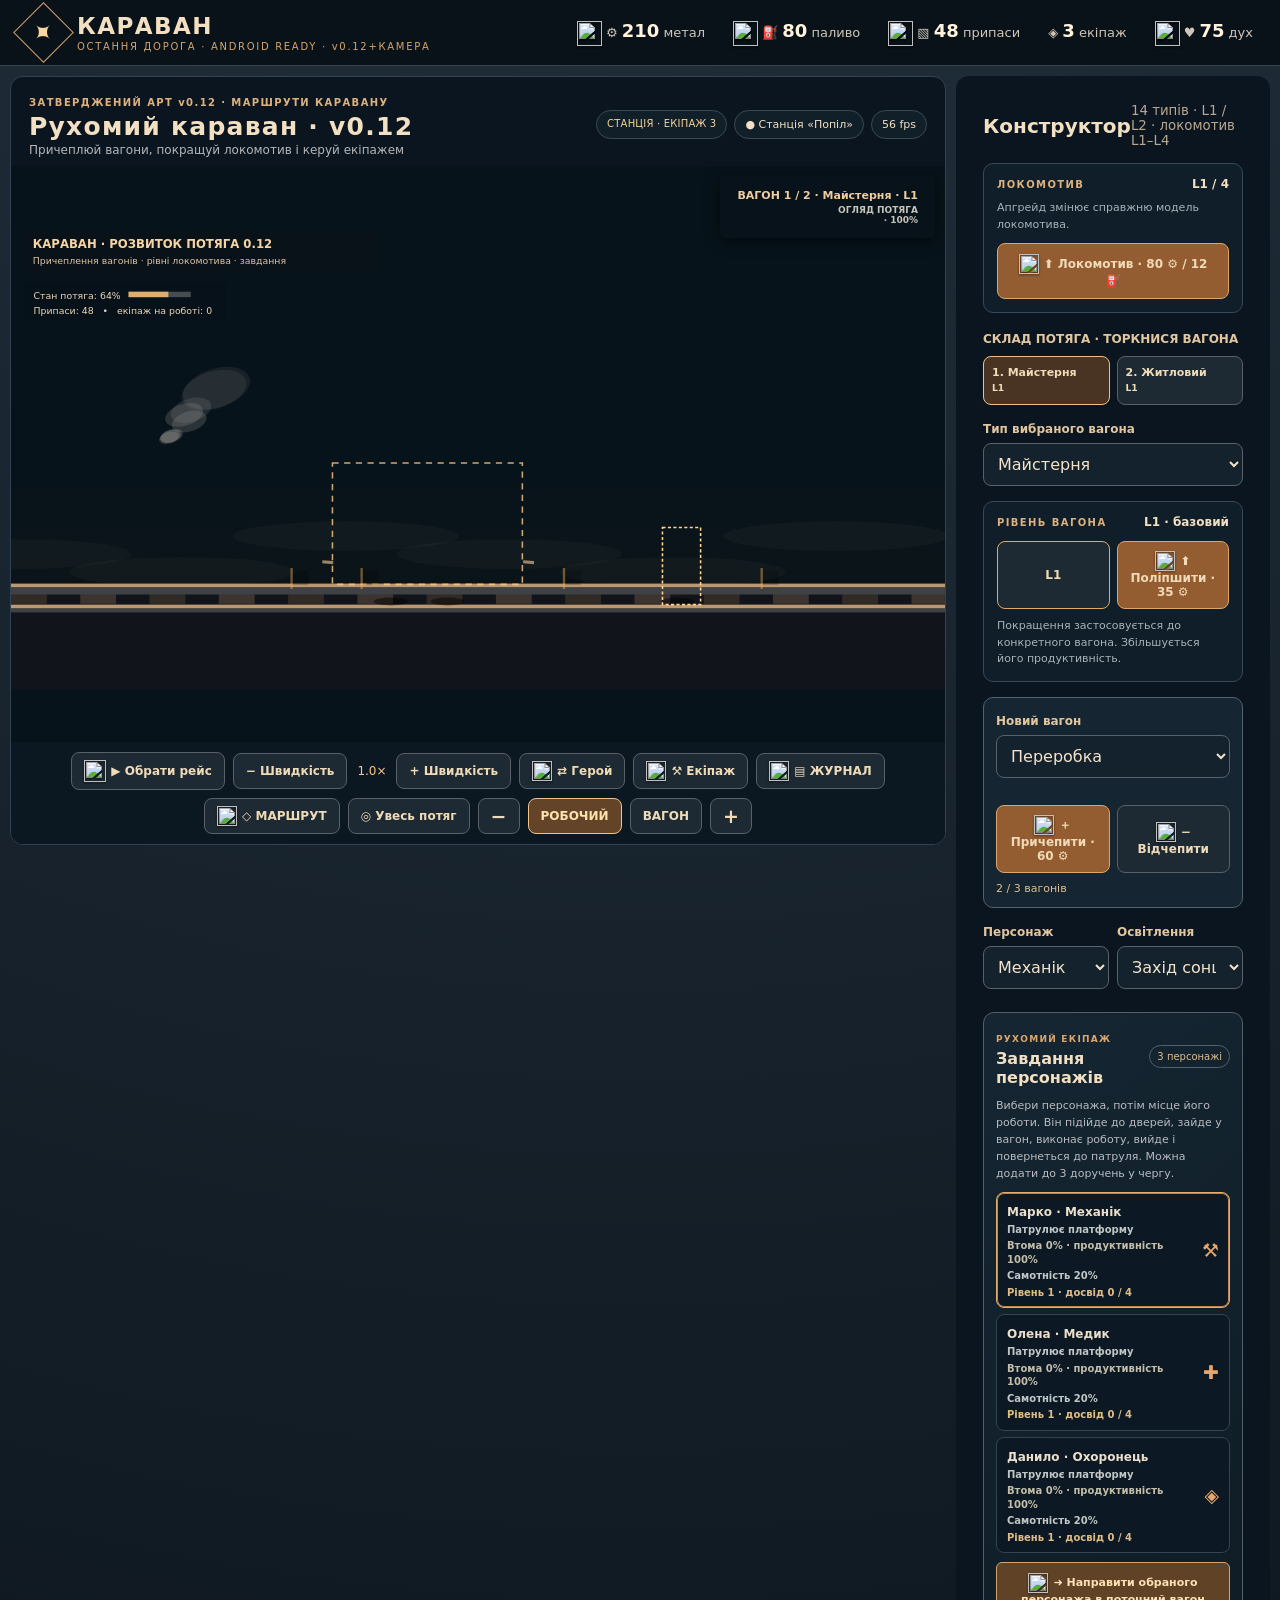
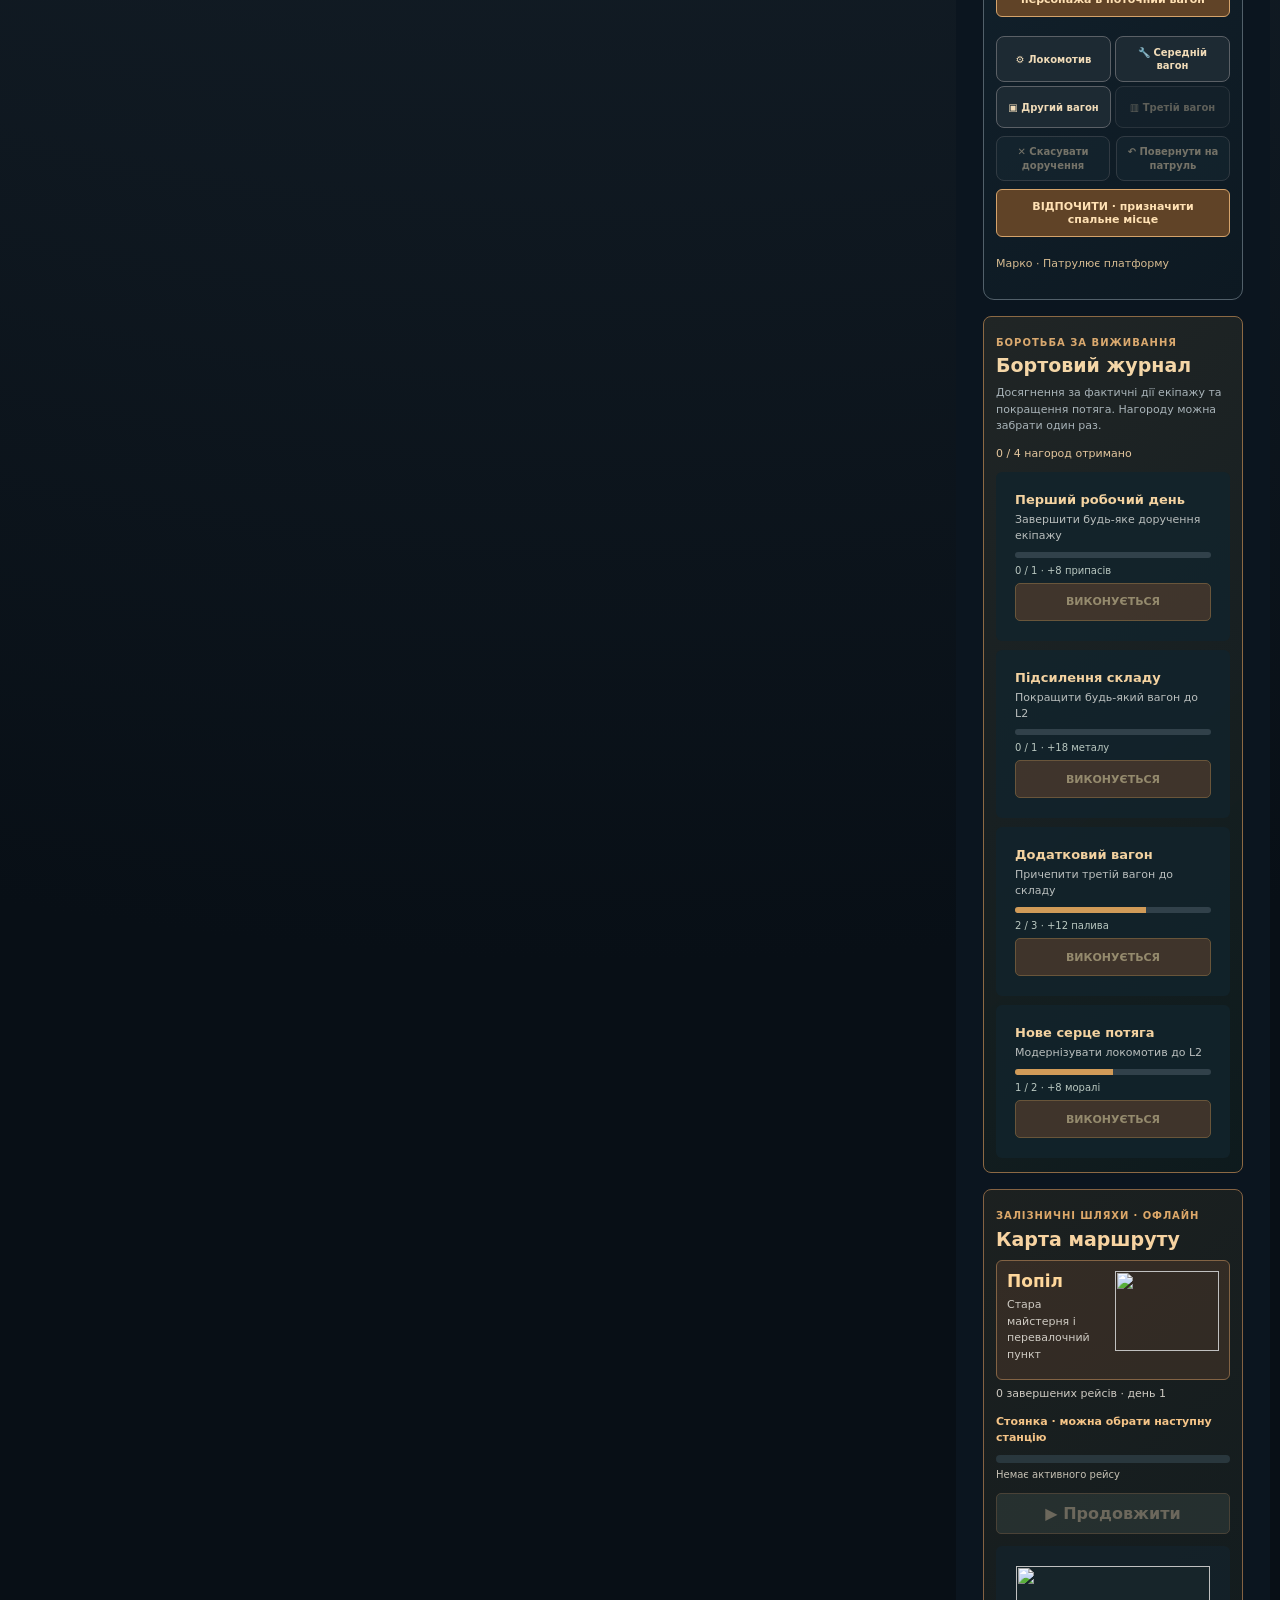
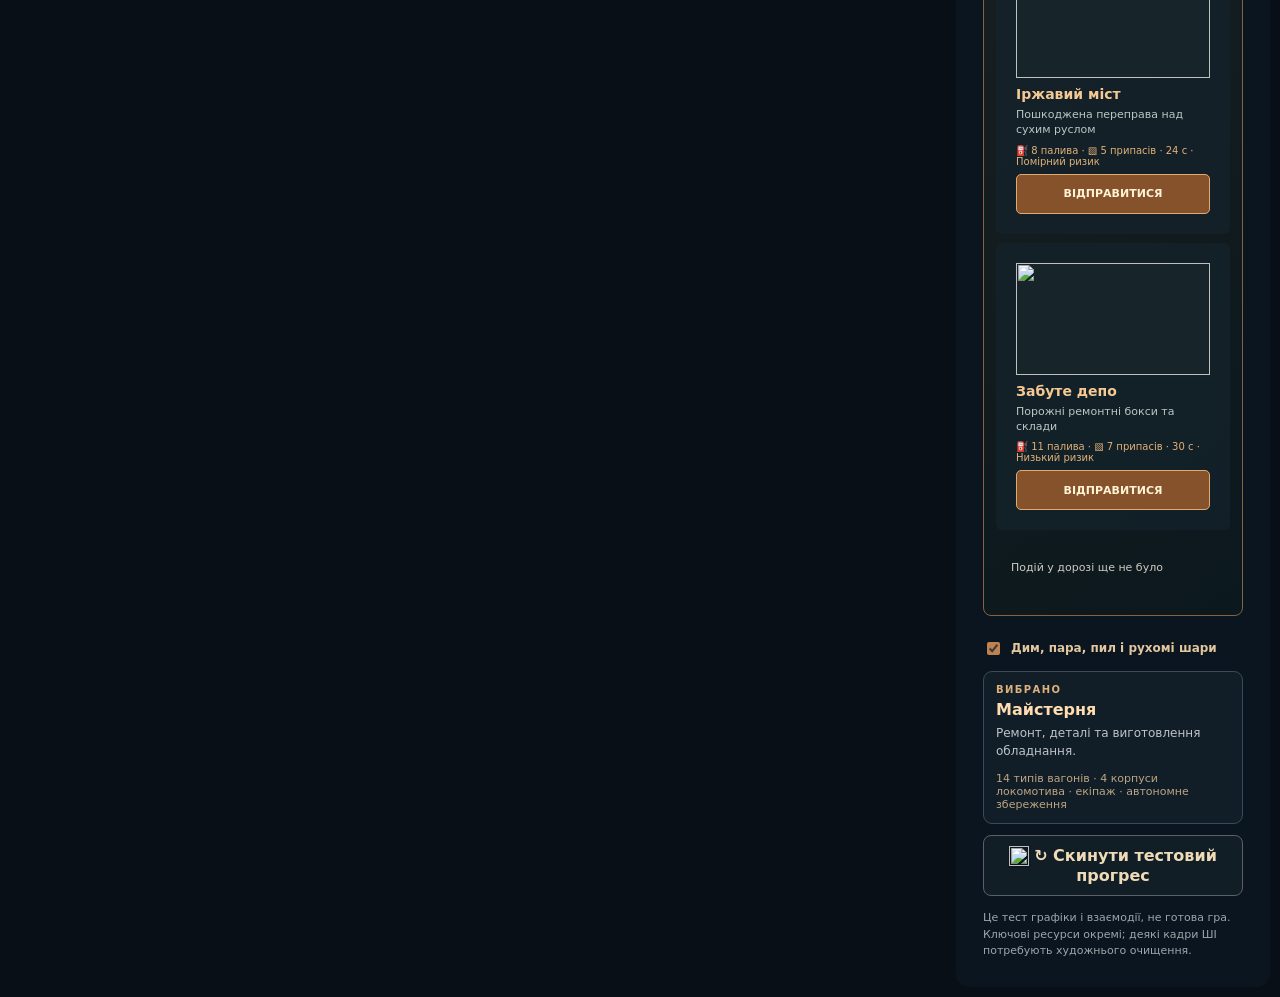
==== game/v012_restored/index.html @ 2c037031 "D6C: on-demand dashboard and include autonomous crew in verified Android bundle" ====
<!doctype html><html lang="uk"><head><meta charset="utf-8"><meta name="viewport" content="width=device-width, initial-scale=1, maximum-scale=1, viewport-fit=cover"><meta name="theme-color" content="#0c151d"><title>КАРАВАН — Модульна сцена v0.12</title><link rel="stylesheet" href="style.css"></head><body>
<header><div class="brand"><span class="emblem">✦</span><span><b>КАРАВАН</b><small>ОСТАННЯ ДОРОГА · ANDROID READY · v0.12+КАМЕРА</small></span></div><div class="topstats"><span>⚙ <b id="metal">210</b> метал</span><span>⛽ <b id="fuel">80</b> паливо</span><span>▧ <b id="supplies">48</b> припаси</span><span>◈ <b>3</b> екіпаж</span><span class="longstat">♥ <b id="morale">75</b> дух</span></div><button class="menu" id="togglePanel" aria-expanded="false">☷ Модулі</button></header>
<main><section class="scene panel"><div class="sceneheading"><div><small>ЗАТВЕРДЖЕНИЙ АРТ v0.12 · МАРШРУТИ КАРАВАНУ</small><h1>Рухомий караван · v0.12</h1><p>Причеплюй вагони, покращуй локомотив і керуй екіпажем</p></div><div class="chips"><span id="crewAboard" aria-live="polite">СТАНЦІЯ · ЕКІПАЖ 3</span><span id="travelState">● Рух ліворуч</span><span id="fpsLabel">— fps</span></div></div><div class="canvaswrap"><canvas id="stage" role="img" aria-label="Інтерактивна сцена: локомотив, два вагони, екіпаж"></canvas><div class="scrim"></div><div class="toast" id="toast" aria-live="polite"></div>
<div class="boarding-overlay" id="boardingNotice" hidden>ПОСАДКА · 0/3 на борту</div>
<button type="button" class="boarding-cancel" id="boardingCancel" hidden>✕ Скасувати посадку</button>
<div id="cameraHud" class="camera-hud" aria-label="Поточний масштаб камери">
  <span id="currentWagon">ВАГОН 1</span>
  <small><span id="cameraMode">ОГЛЯД ПОТЯГА</span> · <b id="cameraZoom">100%</b></small>
</div>
<section id="wagonQuick" class="wagon-quick" aria-label="Швидке керування вагоном" hidden>
 <div class="wagon-quick-head">
  <div><strong id="quickWagonName">Вагон</strong><small id="quickWagonStatus">Оберіть працівника</small></div>
  <button type="button" id="quickWagonClose" aria-label="Закрити швидке керування">×</button>
 </div>
 <div class="wagon-quick-room"><img id="quickRoomPreview" alt="" aria-hidden="true" loading="lazy">
   <span id="quickRoomState" class="quick-room-state" data-room-state="idle">ПРИЗНАЧТЕ ПРАЦІВНИКА</span>
 </div>
 <small id="quickRoomCrewList" class="quick-room-crew-list">У приміщенні поки нікого немає</small>
 <div class="wagon-quick-actions" id="quickWagonCrew"></div>
 <div class="wagon-quick-production">
  <div class="wagon-quick-output"><span id="quickProductionName">Виробництво</span><small id="quickProductionText">Очікування</small></div>
  <div class="wagon-quick-track"><span id="quickProductionProgress"></span></div>
  <button type="button" id="quickCollect" disabled>Немає готових партій</button>
 </div>
 <button type="button" class="wagon-quick-detail" id="quickWagonDetails">Деталі та покращення</button>
</section></div><nav class="playbar"><button id="travel">⏸ Зупинити</button><button id="slower">− Швидкість</button><span id="speedLabel">1.0×</span><button id="faster">+ Швидкість</button><button id="newCrew" title="Перемкнути обраного персонажа">⇄ Герой</button><button id="tasksOpen">⚒ Екіпаж</button><button id="journalOpen" type="button">▤ ЖУРНАЛ</button><button id="routeOpen" type="button">◇ МАРШРУТ</button><button id="fit" type="button" title="Показати весь потяг">◎ Увесь потяг</button>
<button id="cameraOut" type="button" aria-label="Віддалити">−</button>
<button data-view-mode="train" type="button" aria-pressed="true">РОБОЧИЙ</button>
<button data-view-mode="wagon" type="button" aria-pressed="false">ВАГОН</button>
<button id="cameraIn" type="button" aria-label="Наблизити">+</button></nav></section>
<div id="sidebarBackdrop" class="sidebar-backdrop" hidden></div><aside class="panel sidebar" id="sidebar" aria-label="Конструктор потяга"><button type="button" class="close-sidebar" id="closeSidebar" aria-label="Закрити панель конструктора">✕ Закрити панель</button><div class="sidehead"><h2>Конструктор</h2><small>14 типів · L1 / L2 · локомотив L1–L4</small></div><div class="upgrade locomotive-box"><div><span class="smallcaps">ЛОКОМОТИВ</span><strong id="locoLevel">L1 · базовий</strong></div><p class="note">Апгрейд змінює справжню модель локомотива.</p><button class="primary" id="locoUpgrade" type="button">⬆ Локомотив · 80 ⚙ / 12 ⛽</button></div>
<label>СКЛАД ПОТЯГА · ТОРКНИСЯ ВАГОНА</label><div id="carList" class="carlist"></div>
<label for="wagon">Тип вибраного вагона</label><select id="wagon"></select><div class="upgrade"><div><span class="smallcaps">РІВЕНЬ ВАГОНА</span><strong id="levelState">L1 · базовий</strong></div><div class="levelrow"><button id="base">L1</button><button id="upgrade" class="primary">⬆ Поліпшити · 35 ⚙</button></div><p class="note">Покращення застосовується до конкретного вагона. Збільшується його продуктивність.</p></div><div class="attachbox"><label for="newWagon">Новий вагон</label><select id="newWagon"></select><div class="levelrow"><button id="attachCar" class="primary" type="button">＋ Причепити · 60 ⚙</button><button id="detachCar" type="button">− Відчепити</button></div><small id="carCapacity">2 / 3 вагонів</small></div><div class="split"><div><label for="crewRole">Персонаж</label><select id="crewRole"></select></div><div><label for="timeMode">Освітлення</label><select id="timeMode"><option value="sunset">Захід сонця</option><option value="night">Темніша ніч</option></select></div></div><section class="crewpanel" id="crewpanel"><div class="crewtitle"><div><small>РУХОМИЙ ЕКІПАЖ</small><h3>Завдання персонажів</h3></div><span class="crewtag">3 персонажі</span></div><p class="crewhelp">Вибери персонажа, потім місце його роботи. Він підійде до дверей, зайде у вагон, виконає роботу, вийде і повернеться до патруля. Можна додати до 3 доручень у чергу.</p><div id="crewList" class="crewlist"></div><button id="sendCrewToCar" class="assign-to-selected" type="button">➜ Направити обраного персонажа в поточний вагон</button><div class="assignrow"><button type="button" class="assignment" data-target="engine">⚙ Локомотив</button><button type="button" class="assignment" data-target="center">🔧 Середній вагон</button><button type="button" class="assignment" data-target="rear">▣ Другий вагон</button><button type="button" class="assignment" data-target="tail" id="tailAssignment">▥ Третій вагон</button></div><div class="crewactions"><button id="cancelJob" type="button">✕ Скасувати доручення</button><button id="crewHome" type="button">↶ Повернути на патруль</button></div><button id="sendCrewRest" class="assign-to-selected" type="button">ВІДПОЧИТИ · призначити спальне місце</button><div class="crewsummary" id="crewSummary" aria-live="polite">Обраний механік · вільний</div></section><section class="journal-panel" id="journalPanel" aria-label="Бортовий журнал">
  <div class="journal-head"><small>БОРОТЬБА ЗА ВИЖИВАННЯ</small><h3>Бортовий журнал</h3></div>
  <p class="note">Досягнення за фактичні дії екіпажу та покращення потяга. Нагороду можна забрати один раз.</p>
  <div id="journalSummary" class="journal-summary">0 / 4 нагород отримано</div>
  <div id="journalList" class="journal-list"></div>
</section>
<section class="route-panel" id="routePanel" aria-label="Карта маршрутів">
 <div class="route-head"><small>ЗАЛІЗНИЧНІ ШЛЯХИ · ОФЛАЙН</small><h3>Карта маршруту</h3></div>
 <div class="route-station"><img id="stationArt" alt="" aria-hidden="true" loading="lazy">
  <strong id="stationName">Попіл</strong><small id="stationSubtitle">Стара майстерня</small></div>
 <p id="routeCount" class="route-count">0 завершених рейсів</p>
 <p id="routeActive" class="route-active">Стоянка · можна обрати наступну станцію</p>
 <div class="route-progress"><span id="routeProgress"></span></div>
 <small id="routeEta">Немає активного рейсу</small>
 <button id="routePause" type="button" disabled>▶ Продовжити</button>
<button id="boardingCancelRoute" type="button" hidden>✕ Скасувати посадку без витрат</button>
 <div id="routeIncident" class="route-incident" role="group" aria-label="Подія в дорозі" hidden></div>
 <div id="routeList" class="route-list"></div>
 <p id="routeLastEvent" class="route-event">Подій у дорозі ще не було</p>
</section><label class="check"><input type="checkbox" id="effects" checked> Дим, пара, пил і рухомі шари</label><div class="details"><div class="smallcaps">ВИБРАНО</div><strong id="chosenName">Майстерня</strong><div id="chosenDesc">Вагон, у якому екіпаж ремонтує обладнання.</div><div class="asset-count">14 типів вагонів · 4 корпуси локомотива · екіпаж · автономне збереження</div></div><button id="reset" class="soft">↻ Скинути тестовий прогрес</button><p class="foot">Це тест графіки і взаємодії, не готова гра. Ключові ресурси окремі; деякі кадри ШІ потребують художнього очищення.</p></aside></main><script>globalThis.CARAVAN_MANIFEST={"wagon":{"workshop":{"title":"Майстерня","levels":[{"src":"assets/wagons/workshop_L1.png","w":402,"h":188,"bytes":146723,"level":1},{"src":"assets/wagons/workshop_L2.png","w":413,"h":200,"bytes":186866,"level":2}]},"quarters":{"title":"Житловий","levels":[{"src":"assets/wagons/quarters_L1.png","w":403,"h":174,"bytes":144391,"level":1},{"src":"assets/wagons/quarters_L2.png","w":420,"h":189,"bytes":153326,"level":2}]},"cargo":{"title":"Склад","levels":[{"src":"assets/wagons/cargo_L1.png","w":402,"h":200,"bytes":141680,"level":1},{"src":"assets/wagons/cargo_L2.png","w":413,"h":200,"bytes":184698,"level":2}]},"medic":{"title":"Медичний","levels":[{"src":"assets/wagons/medic_L1.png","w":403,"h":200,"bytes":146158,"level":1},{"src":"assets/wagons/medic_L2.png","w":420,"h":188,"bytes":160261,"level":2}]},"recon":{"title":"Розвідка","levels":[{"src":"assets/wagons/recon_L1.png","w":402,"h":218,"bytes":146835,"level":1},{"src":"assets/wagons/recon_L2.png","w":413,"h":218,"bytes":184744,"level":2}]},"guard":{"title":"Охорона","levels":[{"src":"assets/wagons/guard_L1.png","w":403,"h":218,"bytes":145258,"level":1},{"src":"assets/wagons/guard_L2.png","w":420,"h":206,"bytes":162807,"level":2}]},"greenhouse":{"title":"Теплиця","levels":[{"src":"assets/wagons/greenhouse_L1.png","w":402,"h":193,"bytes":146366,"level":1},{"src":"assets/wagons/greenhouse_L2.png","w":413,"h":193,"bytes":178206,"level":2}]},"power":{"title":"Генератор","levels":[{"src":"assets/wagons/power_L1.png","w":403,"h":193,"bytes":152297,"level":1},{"src":"assets/wagons/power_L2.png","w":420,"h":182,"bytes":161384,"level":2}]},"reactor":{"title":"Реактор","levels":[{"src":"assets/wagons/reactor.png","w":720,"h":334,"level":1},{"src":"assets/wagons/reactor.png","w":720,"h":334,"level":2}]},"kitchen":{"title":"Кухня","levels":[{"src":"assets/wagons/kitchen.png","w":731,"h":325,"level":1},{"src":"assets/wagons/kitchen.png","w":731,"h":325,"level":2}]},"barracks":{"title":"Казарма","levels":[{"src":"assets/wagons/barracks.png","w":720,"h":317,"level":1},{"src":"assets/wagons/barracks.png","w":720,"h":317,"level":2}]},"greenhouse_plus":{"title":"Оранжерея","levels":[{"src":"assets/wagons/greenhouse_plus.png","w":735,"h":317,"level":1},{"src":"assets/wagons/greenhouse_plus.png","w":735,"h":317,"level":2}]},"salvage":{"title":"Переробка","levels":[{"src":"assets/wagons/salvage.png","w":720,"h":342,"level":1},{"src":"assets/wagons/salvage.png","w":720,"h":342,"level":2}]},"arsenal":{"title":"Арсенал","levels":[{"src":"assets/wagons/arsenal.png","w":735,"h":342,"level":1},{"src":"assets/wagons/arsenal.png","w":735,"h":342,"level":2}]}},"crew":{"driver":{"title":"Машиніст","walk":[{"src":"assets/crew/driver_walk_00.png","w":64,"h":120,"bytes":16442},{"src":"assets/crew/driver_walk_01.png","w":66,"h":120,"bytes":17305},{"src":"assets/crew/driver_walk_02.png","w":66,"h":120,"bytes":15774},{"src":"assets/crew/driver_walk_03.png","w":66,"h":118,"bytes":15858},{"src":"assets/crew/driver_walk_04.png","w":66,"h":120,"bytes":15723},{"src":"assets/crew/driver_walk_05.png","w":59,"h":119,"bytes":15463}],"idle":[{"src":"assets/crew/driver_idle_00.png","w":68,"h":120,"bytes":17395},{"src":"assets/crew/driver_idle_01.png","w":68,"h":120,"bytes":17988},{"src":"assets/crew/driver_idle_02.png","w":68,"h":120,"bytes":17248}]},"mechanic":{"title":"Механік","walk":[{"src":"assets/crew/mechanic_walk_00.png","w":66,"h":124,"bytes":16648},{"src":"assets/crew/mechanic_walk_01.png","w":66,"h":124,"bytes":17124},{"src":"assets/crew/mechanic_walk_02.png","w":66,"h":122,"bytes":17485},{"src":"assets/crew/mechanic_walk_03.png","w":66,"h":121,"bytes":17323},{"src":"assets/crew/mechanic_walk_04.png","w":66,"h":122,"bytes":18045},{"src":"assets/crew/mechanic_walk_05.png","w":59,"h":122,"bytes":16111}],"idle":[{"src":"assets/crew/mechanic_idle_00.png","w":68,"h":124,"bytes":17114},{"src":"assets/crew/mechanic_idle_01.png","w":68,"h":124,"bytes":17195},{"src":"assets/crew/mechanic_idle_02.png","w":68,"h":121,"bytes":16721}]},"medic":{"title":"Медик","walk":[{"src":"assets/crew/medic_walk_00.png","w":66,"h":118,"bytes":17598},{"src":"assets/crew/medic_walk_01.png","w":66,"h":118,"bytes":17194},{"src":"assets/crew/medic_walk_02.png","w":66,"h":111,"bytes":17224},{"src":"assets/crew/medic_walk_03.png","w":66,"h":111,"bytes":17119},{"src":"assets/crew/medic_walk_04.png","w":66,"h":110,"bytes":17760},{"src":"assets/crew/medic_walk_05.png","w":59,"h":110,"bytes":15437}],"idle":[{"src":"assets/crew/medic_idle_00.png","w":68,"h":118,"bytes":16585},{"src":"assets/crew/medic_idle_01.png","w":68,"h":118,"bytes":16609},{"src":"assets/crew/medic_idle_02.png","w":68,"h":111,"bytes":16581}]},"scout":{"title":"Розвідник","walk":[{"src":"assets/crew/scout_walk_00.png","w":66,"h":123,"bytes":20131},{"src":"assets/crew/scout_walk_01.png","w":66,"h":123,"bytes":18050},{"src":"assets/crew/scout_walk_02.png","w":66,"h":110,"bytes":17717},{"src":"assets/crew/scout_walk_03.png","w":66,"h":111,"bytes":18776},{"src":"assets/crew/scout_walk_04.png","w":66,"h":109,"bytes":17539},{"src":"assets/crew/scout_walk_05.png","w":59,"h":123,"bytes":11801}],"idle":[{"src":"assets/crew/scout_idle_00.png","w":68,"h":123,"bytes":18345},{"src":"assets/crew/scout_idle_01.png","w":68,"h":123,"bytes":17588},{"src":"assets/crew/scout_idle_02.png","w":68,"h":110,"bytes":17820}]},"guard":{"title":"Охоронець","walk":[{"src":"assets/crew/guard_walk_00.png","w":66,"h":112,"bytes":16861},{"src":"assets/crew/guard_walk_01.png","w":66,"h":112,"bytes":15912},{"src":"assets/crew/guard_walk_02.png","w":66,"h":104,"bytes":14925},{"src":"assets/crew/guard_walk_03.png","w":66,"h":104,"bytes":14964},{"src":"assets/crew/guard_walk_04.png","w":66,"h":103,"bytes":15147},{"src":"assets/crew/guard_walk_05.png","w":59,"h":104,"bytes":13598}],"idle":[{"src":"assets/crew/guard_idle_00.png","w":68,"h":112,"bytes":17815},{"src":"assets/crew/guard_idle_01.png","w":68,"h":112,"bytes":16727},{"src":"assets/crew/guard_idle_02.png","w":68,"h":107,"bytes":16536}]},"operator":{"title":"Оператор","walk":[{"src":"assets/crew/operator_walk_00.png","w":66,"h":120,"bytes":15683},{"src":"assets/crew/operator_walk_01.png","w":66,"h":120,"bytes":16718},{"src":"assets/crew/operator_walk_02.png","w":66,"h":120,"bytes":17398},{"src":"assets/crew/operator_walk_03.png","w":66,"h":116,"bytes":17024},{"src":"assets/crew/operator_walk_04.png","w":66,"h":120,"bytes":18237},{"src":"assets/crew/operator_walk_05.png","w":59,"h":119,"bytes":15932}],"idle":[{"src":"assets/crew/operator_idle_00.png","w":68,"h":120,"bytes":15848},{"src":"assets/crew/operator_idle_01.png","w":68,"h":120,"bytes":16041},{"src":"assets/crew/operator_idle_02.png","w":68,"h":120,"bytes":16449}]}},"vfx":{"smoke":[{"src":"assets/vfx/smoke_00.png","w":116,"h":150,"bytes":13347},{"src":"assets/vfx/smoke_01.png","w":132,"h":150,"bytes":22895},{"src":"assets/vfx/smoke_02.png","w":149,"h":150,"bytes":31147},{"src":"assets/vfx/smoke_03.png","w":154,"h":150,"bytes":35997},{"src":"assets/vfx/smoke_04.png","w":152,"h":150,"bytes":41033},{"src":"assets/vfx/smoke_05.png","w":150,"h":150,"bytes":39638}],"wheel":[{"src":"assets/vfx/wheel_00.png","w":142,"h":122,"bytes":30441},{"src":"assets/vfx/wheel_01.png","w":144,"h":122,"bytes":33072},{"src":"assets/vfx/wheel_02.png","w":144,"h":122,"bytes":31475},{"src":"assets/vfx/wheel_03.png","w":144,"h":122,"bytes":34275},{"src":"assets/vfx/wheel_04.png","w":144,"h":122,"bytes":32573},{"src":"assets/vfx/wheel_05.png","w":144,"h":122,"bytes":34004},{"src":"assets/vfx/wheel_06.png","w":144,"h":122,"bytes":33275},{"src":"assets/vfx/wheel_07.png","w":144,"h":122,"bytes":33305},{"src":"assets/vfx/wheel_08.png","w":144,"h":122,"bytes":33899}]},"train":{"locomotive":{"src":"assets/train/locomotive.png","w":500,"h":321,"bytes":278866},"variants":[{"src":"assets/train/locomotive_L1.png","w":731,"h":272},{"src":"assets/train/locomotive_L2.png","w":772,"h":276},{"src":"assets/train/locomotive_L3.png","w":785,"h":262},{"src":"assets/train/locomotive_L4.png","w":860,"h":264}]},"background":{"src":"assets/backdrop.jpg"},"attachments":{"plow_L1":{"src":"assets/attachments/plow_L1.png","w":196,"h":113},"plow_L2":{"src":"assets/attachments/plow_L2.png","w":229,"h":114},"plow_L3":{"src":"assets/attachments/plow_L3.png","w":223,"h":121},"headlamp_L1":{"src":"assets/attachments/headlamp_L1.png","w":117,"h":102},"headlamp_L2":{"src":"assets/attachments/headlamp_L2.png","w":137,"h":97},"headlamp_L3":{"src":"assets/attachments/headlamp_L3.png","w":134,"h":104}}};</script><script src="camera.js"></script><script src="journal.js"></script><script src="routes.js"></script><script src="production.js"></script><script src="crew_transit.js"></script><script src="boarding.js"></script><script src="interior_life.js"></script><script src="internal_transfer.js"></script><script src="crew_wellbeing.js"></script><script src="crew_autonomy.js"></script><script src="ui_icons.js"></script><script src="art_config_v013c.js"></script><script src="art_bridge_v013c.js"></script><script src="app.js"></script></body></html>
---- game/v012_restored/style.css ----
*{box-sizing:border-box}html{color-scheme:dark}body{margin:0;color:#f3e0c3;background:radial-gradient(circle at 50% -20%,#273744,#080f16 67%);font-family:system-ui,Segoe UI,Arial,sans-serif}button,select{font:inherit}button{cursor:pointer;color:#f0dbb8;border:1px solid #5b6066;border-radius:8px;padding:10px 13px;background:#1d2a33;font-weight:650}button:active{transform:translateY(1px)}button:hover,button:focus-visible{border-color:#e8b477}button.primary{background:#945d31;border-color:#dca56a}button.soft{background:#121e26}select{background:#13222d;border:1px solid #59616b;border-radius:8px;color:#f4e3ca;width:100%;padding:10px;margin:6px 0 15px;min-width:0}header{height:66px;display:flex;align-items:center;gap:16px;justify-content:space-between;padding:8px 22px;background:rgba(8,16,23,.92);border-bottom:1px solid #39414a}.brand{display:flex;align-items:center;gap:12px;letter-spacing:.09em}.brand b{display:block;font-size:23px}.brand small{display:block;font-size:10px;color:#d7a56a;margin-top:2px;letter-spacing:.17em}.emblem{width:43px;height:43px;display:grid;place-content:center;border:1px solid #d1a06e;transform:rotate(45deg);color:#fbd6a0;font-size:26px}.emblem::first-letter{transform:rotate(-45deg)}.topstats{display:flex;gap:18px;color:#cfc6b8;font-size:13px}.topstats b{font-size:18px;color:#fff3dd}.menu{display:none}main{max-width:1660px;padding:10px;margin:0 auto;display:grid;grid-template-columns:minmax(0,1fr) 314px;gap:10px}.panel{background:#0b151f;border:1px solid #304253;border-radius:13px;overflow:hidden}.sceneheading{min-height:87px;display:flex;justify-content:space-between;align-items:center;padding:14px 18px 9px}.sceneheading small,.smallcaps{font-size:10px;letter-spacing:.14em;color:#ddb17d;font-weight:800}.sceneheading h1{font-size:25px;letter-spacing:.05em;margin:2px 0}.sceneheading p{font-size:12px;color:#b6b6b8;margin:0}.chips{display:flex;gap:7px}.chips span{background:#111f29;border:1px solid #394957;padding:7px 10px;border-radius:99px;font-size:11px;white-space:nowrap}.canvaswrap{position:relative;background:#050c13;overflow:hidden}#stage{display:block;width:100%;height:clamp(250px,64vh,680px);touch-action:manipulation}.toast{position:absolute;left:50%;top:13%;transform:translateX(-50%);background:rgba(12,22,31,.93);border:1px solid #d39f65;color:#ffe4b0;border-radius:8px;padding:7px 13px;font-size:13px;opacity:0;transition:opacity .2s;pointer-events:none}.toast.show{opacity:1}.playbar{display:flex;justify-content:center;align-items:center;gap:8px;padding:10px;flex-wrap:wrap;background:#0b1721}.playbar button{min-height:36px;padding:7px 12px;font-size:12px}.playbar #speedLabel{font-size:12px;min-width:33px;text-align:center;color:#f9c78a}.sidebar{padding:16px}.sidehead{display:flex;justify-content:space-between;align-items:center;margin-bottom:15px}.sidehead h2{font-size:20px;margin:0}.sidehead small{color:#b8a791}.sidebar label{font-size:12px;font-weight:650;color:#e2c69e}.upgrade{background:#101e29;border:1px solid #35495a;border-radius:10px;padding:13px;margin:0 0 15px}.upgrade>div:first-child{display:flex;justify-content:space-between;align-items:center;gap:8px}.upgrade strong{font-size:12px}.levelrow{display:flex;gap:7px;margin-top:12px}.levelrow button{flex:1;font-size:12px;padding:9px 8px}.note{color:#a8b3b8;font-size:11px;line-height:1.5;margin:9px 0 0}.split{display:grid;grid-template-columns:1fr 1fr;gap:8px}.check{display:flex;align-items:center;gap:8px;padding:7px 0 13px}.check input{accent-color:#be8150}.details{padding:12px;border:1px solid #3a4b57;border-radius:9px;background:#121e27}.details strong{display:block;margin:5px 0;color:#ffddb0}.details div:nth-child(3){font-size:12px;color:#bec3c7;line-height:1.5}.asset-count{margin-top:12px;color:#bca583;font-size:11px}.sidebar>.soft{margin-top:11px;width:100%}.foot{font-size:11px;line-height:1.5;color:#9ca6aa;margin:14px 0 0}@media(max-width:1050px){main{display:block}.sidebar{display:none;margin-top:8px}.sidebar.open{display:block}.menu{display:inline-block;font-size:12px}.topstats{gap:10px}.brand b{font-size:18px}.sceneheading{min-height:64px}.sceneheading h1{font-size:18px}.sceneheading p{display:none}#stage{height:min(66vh,560px)}}@media(max-width:650px){header{padding:5px 9px;height:49px;gap:6px}.brand{gap:7px}.brand b{font-size:14px}.brand small{font-size:7px;letter-spacing:.06em}.emblem{width:25px;height:25px;font-size:13px}.topstats{font-size:9px;gap:5px}.topstats b{font-size:12px}.topstats span:last-child{display:none}.menu{padding:6px;font-size:10px}main{padding:3px}.sceneheading{padding:6px 9px;min-height:52px}.sceneheading h1{font-size:15px}.sceneheading small{font-size:8px}.chips span{padding:5px;font-size:9px}.chips span:last-child{display:none}#stage{height:clamp(190px,54vh,430px)}.playbar{padding:5px;gap:4px}.playbar button{font-size:10px;padding:6px;min-height:30px}.playbar #speedLabel{font-size:10px}.sidebar{padding:11px}}@media(orientation:landscape) and (max-height:520px){.sceneheading{min-height:38px}.sceneheading p{display:none}#stage{height:calc(100vh - 151px);min-height:170px}.playbar{padding:4px}.playbar button{padding:5px 8px;min-height:28px}.sidebar.open{max-height:calc(100vh - 60px);overflow:auto}}
/* v0.8 — інтерактивна панель екіпажу */
main{align-items:start}.scene{align-self:start}
.crewpanel{padding:14px 12px;border:1px solid #52606a;background:linear-gradient(140deg,#152632,#0d1922);border-radius:11px;margin:8px 0 15px}
.crewtitle{display:flex;align-items:center;justify-content:space-between;gap:8px}.crewtitle h3{margin:3px 0 0;font-size:16px}.crewtitle small{letter-spacing:.14em;font-size:9px;color:#dca76f;font-weight:800}.crewtag{border:1px solid #53606d;border-radius:20px;color:#dfbd8f;font-size:10px;padding:5px 7px;white-space:nowrap}.crewhelp{font-size:11px;line-height:1.55;color:#b9bbc0;margin:10px 0}.crewlist{display:grid;gap:6px}.crewitem{display:grid;grid-template-columns:1fr auto;align-items:center;gap:8px;text-align:left;background:#0c1823;color:#ebdfcc;border:1px solid #334454;border-radius:8px;padding:8px 10px;cursor:pointer}.crewitem.active{border-color:#e4ad6b;box-shadow:inset 0 0 0 1px #bf8753}.crewitem strong{font-size:12px}.crewitem small{display:block;font-size:10px;color:#c0c7c6;margin-top:3px}.crewitem .symbol{color:#e6a76f;font-size:19px}.assignrow{display:grid;grid-template-columns:1fr 1fr 1fr;gap:4px;margin-top:10px}.assignrow button{font-size:10px;white-space:normal;line-height:1.3;padding:9px 5px;min-height:42px}.crewsummary{margin-top:9px;color:#d6bb91;line-height:1.5;font-size:11px;min-height:30px}
@media(max-width:1050px){.sidebar.open{max-height:68vh;overflow:auto}}
@media(max-width:650px){.longstat{display:none}.crewpanel{padding:10px}.assignrow button{padding:7px 3px}}

/* v0.9: actionable crew board */
.crewactions{display:grid;grid-template-columns:1fr 1fr;gap:6px;margin-top:8px}.crewactions button{font-size:10px;line-height:1.35;padding:8px 5px;background:#192b35}.crewitem{transition:border-color .16s}.crewitem small{line-height:1.35}.crewitem .progressTrack{display:block;width:100%;height:3px;background:#394552;border-radius:10px;margin-top:5px;overflow:hidden}.crewitem .progressFill{height:100%;background:#e7ad70;display:block}.crewitem .queued{color:#b6a891;font-size:10px}.crewsummary{font-size:11px;line-height:1.55}.sidebar .crewpanel button:disabled{opacity:.45;cursor:not-allowed}

/* v0.12 – wagons as instances, touch-friendly train builder */
.carlist{display:grid;grid-template-columns:1fr 1fr;gap:7px;margin:9px 0 13px}
.carbutton{font-size:11px;line-height:1.35;min-height:49px;padding:8px;text-align:left}
.carbutton.selected{border-color:#ecc18b;background:#493322}
.attachbox{padding:12px;background:#152531;border:1px solid #526170;border-radius:10px;margin-bottom:13px}
.attachbox small{display:block;color:#dfbf8e;font-size:11px;margin-top:9px}
.locomotive-box>button{width:100%;margin-top:10px;font-size:12px}
.locomotive-box button:disabled,.attachbox button:disabled{opacity:.48}
.assignrow{grid-template-columns:repeat(2,minmax(0,1fr))}
#tailAssignment[disabled]{opacity:.35}
@media (orientation:landscape) and (max-height:520px){.canvaswrap{max-height:calc(100dvh - 142px)}#stage{height:clamp(170px,calc(100dvh - 198px),260px);max-height:calc(100dvh - 198px)}.sceneheading{min-height:46px;padding:4px 11px}.sceneheading h1{font-size:16px}.playbar{gap:4px}.playbar button{min-height:30px;padding:4px 7px}}
/* v0.12 mobile UX: overlay constructor, keep train and controls within viewport. */
.sidebar-backdrop[hidden]{display:none!important}.close-sidebar{display:none}
@media(max-width:1050px){html,body{width:100%;height:100%;overflow:hidden;overscroll-behavior:none}body{position:relative}main{height:calc(100dvh - 66px);overflow:hidden;padding:4px;display:block}.scene{display:flex;flex-direction:column;height:100%;min-height:0}.sceneheading{flex:0 0 auto}.canvaswrap{flex:1 1 auto;min-height:0;max-height:none!important}#stage{width:100%;height:100%!important;min-height:0!important;max-height:none!important}.playbar{flex:0 0 auto;flex-wrap:nowrap;overflow-x:auto;justify-content:flex-start;scrollbar-width:thin}.playbar button{white-space:nowrap;flex:0 0 auto;min-height:40px}.sidebar-backdrop{position:fixed;inset:0;background:rgba(0,0,0,.65);z-index:40}.sidebar{position:fixed;z-index:41;top:0;right:0;bottom:0;display:none!important;width:min(420px,92vw);max-height:100dvh!important;margin:0!important;border-radius:12px 0 0 12px;overflow-y:auto!important;overscroll-behavior:contain;box-shadow:-16px 0 38px #000a;padding:12px 16px 22px}.sidebar.open{display:block!important}.close-sidebar{display:block;position:sticky;top:-12px;z-index:2;width:100%;background:#24343d;border-color:#9d754e;color:#f6dbb7;margin-bottom:12px;min-height:40px}.sidebar select,.sidebar button{min-height:42px}}
@media(max-width:650px){main{height:calc(100dvh - 49px)}.sceneheading{min-height:42px}.playbar button{min-height:38px;font-size:11px}}
@media(max-width:1050px) and (orientation:landscape) and (max-height:520px){.sidebar{width:min(470px,94vw)}.canvaswrap{max-height:none!important}}

/* v0.12+ : source-authentic panoramic scene with functional camera controls. */
.canvaswrap{position:relative}
.camera-hud{position:absolute;right:10px;top:10px;pointer-events:none;z-index:5;max-width:min(45%,340px);border:1px solid rgba(224,168,103,.68);border-radius:6px;background:rgba(9,19,27,.88);padding:6px 10px;color:#efcd9f;text-align:right;box-shadow:0 3px 15px #0009;font:600 11px system-ui,sans-serif}
.camera-hud span,.camera-hud small{display:block;overflow:hidden;text-overflow:ellipsis;white-space:nowrap}
.camera-hud small{font-size:9px;color:#c7c4bb;margin-top:3px}
.playbar [data-view-mode][aria-pressed=true]{border-color:#f5c38a;background:#634429;color:#ffe4ad}
.playbar #cameraIn,.playbar #cameraOut{min-width:38px;font-size:19px;line-height:1}
#stage{touch-action:none}
.assign-to-selected{width:100%;margin-top:9px;margin-bottom:9px;padding:10px 8px;background:#604327;color:#ffe1b4;border:1px solid #d5a36b;border-radius:6px;font-weight:700;font-size:11px;min-height:42px}
@media(max-width:1050px) and (orientation:landscape){.camera-hud{right:7px;top:5px;padding:4px 7px;max-width:36%;font-size:9px}.camera-hud small{font-size:8px}.playbar #cameraIn,.playbar #cameraOut{min-width:33px}}

/* Caravan v0.12.3: journal shares the existing dieselpunk sidebar, no art replacement. */
.journal-panel{padding:14px 12px;margin:16px 0;border:1px solid #8c6944;border-radius:8px;
 background:linear-gradient(140deg,rgba(34,39,38,.93),rgba(14,26,29,.97))}
.journal-head small{font:600 10px system-ui,sans-serif;color:#daa96f;letter-spacing:.1em}
.journal-head h3{margin:4px 0 8px;font:700 19px system-ui,sans-serif;color:#f4d6a7}
.journal-summary{font-size:11px;color:#e5c79e;margin:12px 0}
.journal-list{display:grid;gap:9px}
.journal-entry{border:1px solid #49565b;background:#12232bdc;border-radius:6px;padding:11px 10px}
.journal-title{color:#f3d2a0;font-weight:700;font-size:13px}
.journal-entry p{color:#b9bebd;font-size:11px;line-height:1.45;margin:5px 0 8px}
.journal-progress{height:6px;background:#31414a;border-radius:5px;overflow:hidden}
.journal-progress span{height:100%;display:block;background:#d19b58}
.journal-entry small{display:block;margin:7px 0;color:#b9c7c0;font-size:10px}
.journal-entry button{min-height:38px;width:100%;color:#ffdfa5;background:#65442e;
 border:1px solid #b08049;border-radius:5px;font-weight:700;font-size:11px}
.journal-entry button:disabled{opacity:.55}
.journal-entry.claimed{border-color:#58715b}
@media(max-width:1050px){.journal-entry button{min-height:44px}.journal-panel{margin:12px 0}}

/* V0.12.4 route planning panel; existing cutaway artwork is entirely unchanged. */
.route-panel{margin:16px 0;padding:14px 12px;border:1px solid #846243;border-radius:8px;
 background:linear-gradient(140deg,rgba(29,33,32,.96),rgba(11,24,29,.97));color:#e9d4b1}
.route-head small{font:600 10px system-ui,sans-serif;letter-spacing:.09em;color:#dda869}
.route-head h3{font:700 19px system-ui,sans-serif;margin:5px 0 10px;color:#f7d3a1}
.route-station{border:1px solid #836344;border-radius:6px;padding:10px;background:#49372a88}
.route-station strong,.route-station small{display:block}
.route-station strong{font-size:17px;color:#ffd79b}
.route-station small,.route-count,.route-active,.route-event{font-size:11px;line-height:1.5;color:#cfcbc3;margin:6px 0}
.route-active{color:#f5c487;margin-top:11px;font-weight:700}
.route-progress{height:8px;background:#29373d;border-radius:8px;overflow:hidden;margin-top:8px}
.route-progress span{display:block;width:0;height:100%;background:#dba362}
#routeEta{display:block;font-size:10px;margin:6px 0;color:#c6c1b4}
#routePause{width:100%;min-height:40px;margin:7px 0 12px;background:#3d4c48;border:1px solid #96795c;border-radius:5px;color:#ecd6b7;font-weight:700}
#routePause:disabled{opacity:.4}
.route-list{display:grid;gap:9px}
.route-choice{border:1px solid #58615b;border-radius:6px;background:#14232cbb;padding:11px}
.route-location{font-size:14px;font-weight:700;color:#f5c993}
.route-choice p{font-size:11px;color:#bbc7c4;line-height:1.4;margin:5px 0}
.route-choice small{display:block;color:#e2b077;font-size:10px;margin:7px 0}
.route-choice button{width:100%;min-height:40px;border:1px solid #e0ab73;background:#86522c;
 border-radius:5px;color:#fff3d4;font-weight:700;font-size:11px}
.route-choice button:disabled{opacity:.43}
.route-event{padding:9px 6px;border-top:1px solid #53625b;margin-top:12px}
@media(max-width:1050px){.route-choice button,#routePause{min-height:44px}}

/* v0.12.5: road event decision card integrated in original dieselpunk sidebar. */
.route-incident[hidden]{display:none!important}
.route-incident{padding:13px;margin:9px 0 15px;border:1px solid #d8a264;
 border-radius:8px;background:linear-gradient(135deg,#513925,#18232a);box-shadow:0 4px 18px #050e15b8}
.route-incident h4{margin:0 0 8px;color:#ffdb9f;font-size:16px}
.route-incident p{color:#e3d6c0;line-height:1.5;font-size:11px}
.incident-options{display:grid;gap:8px}
.incident-options button{min-height:54px;padding:9px 10px;text-align:left;border:1px solid #b78751;background:#302c29;color:#f5dcba;border-radius:5px}
.incident-options button:disabled{opacity:.42}
.incident-options strong,.incident-options small,.incident-options em{display:block}
.incident-options strong{font-size:12px}
.incident-options small{font-size:10px;color:#cfbda3;margin-top:4px}
.incident-options em{font-style:normal;color:#e5ac76;margin-top:5px;font-size:10px}
@media(max-width:1050px){.incident-options button{min-height:56px}}

/* Source-authentic approved art: small 128px RGBA icons, no visible crop labels. */
.caravan-ui-icon{height:20px;width:20px;display:inline-block;object-fit:contain;flex:0 0 auto;
 vertical-align:middle;margin-right:5px;filter:drop-shadow(0 1px 1px #0009);pointer-events:none}
.caravan-resource-icon{height:25px;width:25px;display:inline-block;object-fit:contain;flex:0 0 auto;
 vertical-align:middle;margin-right:4px;filter:drop-shadow(0 2px 1px #000a);pointer-events:none}
.topstats span{white-space:nowrap}
#travel .caravan-ui-icon{height:22px;width:22px}
@media (max-width:1050px){.caravan-ui-icon{width:17px;height:17px;margin-right:3px}
 .caravan-resource-icon{width:19px;height:19px;margin-right:2px}}
@media (max-height:390px) and (orientation:landscape){.caravan-ui-icon{height:15px;width:15px}
 .caravan-resource-icon{height:17px;width:17px}}

/* Eight independent transparent 9-slice frame textures (candidate UI set).
   Original painterly wagons and crew render unchanged behind these borders. */
.topstats span{border:5px solid transparent;
 border-image-source:url("assets/ui_frames/hud_resource_slot.png");
 border-image-slice:36;border-image-width:5px;border-image-repeat:stretch}
.sidebar{border:11px solid transparent;
 border-image-source:url("assets/ui_frames/sidebar_frame.png");
 border-image-slice:36;border-image-width:11px;border-image-repeat:stretch}
.journal-entry{border:9px solid transparent;
 border-image-source:url("assets/ui_frames/journal_card.png");
 border-image-slice:36;border-image-width:9px;border-image-repeat:stretch}
.route-choice{border:9px solid transparent;
 border-image-source:url("assets/ui_frames/route_card.png");
 border-image-slice:36;border-image-width:9px;border-image-repeat:stretch}
.route-incident{border:10px solid transparent;
 border-image-source:url("assets/ui_frames/incident_frame.png");
 border-image-slice:36;border-image-width:10px;border-image-repeat:stretch}
.camera-hud{border:7px solid transparent;
 border-image-source:url("assets/ui_frames/wagon_context_frame.png");
 border-image-slice:36;border-image-width:7px;border-image-repeat:stretch}
.route-progress{border:2px solid transparent;
 border-image-source:url("assets/ui_frames/progress_track.png");
 border-image-slice:36;border-image-width:2px;border-image-repeat:stretch}
.route-event{border:9px solid transparent;
 border-image-source:url("assets/ui_frames/status_warning_overlay.png");
 border-image-slice:36;border-image-width:9px;border-image-repeat:stretch}
@media(max-width:1050px){
 .topstats span{border-width:3px;border-image-width:3px}
 .sidebar{border-width:7px;border-image-width:7px}
 .route-choice,.journal-entry,.route-event{border-width:6px;border-image-width:6px}
}

/* Compact landscape header: show graphical resources, counts and menu without clipping. */
@media (orientation:landscape) and (min-width:651px) and (max-width:1050px){
 header{gap:5px;padding:4px 8px}
 .brand{gap:7px;flex:0 0 auto;letter-spacing:.035em}
 .brand b{font-size:14px}
 .brand small{font-size:7px;letter-spacing:.045em}
 .emblem{width:27px;height:27px;font-size:15px}
 .topstats{gap:3px;min-width:0;flex:1 1 auto;justify-content:center}
 .topstats span{font-size:0;padding:2px 3px;border-width:2px;border-image-width:2px}
 .topstats b{font-size:12px}
 .topstats .caravan-resource-icon{width:16px;height:16px;margin-right:2px}
 .menu{flex:0 0 auto;font-size:10px;padding:6px 7px}
}

/* v0.13-A: contextual room management keeps the painterly train visible.
   Unlike the old constructor overlay this card is small, closes on selection,
   and does not intercept scene gestures outside its own footprint. */
.wagon-quick[hidden]{display:none!important}
.wagon-quick{
 position:absolute;z-index:7;bottom:7px;left:10px;
 width:min(425px,calc(100% - 20px));padding:7px 9px 8px;
 border:1px solid #b88b58;border-radius:8px;
 background:linear-gradient(135deg,rgba(18,29,33,.97),rgba(45,36,30,.96));
 box-shadow:0 6px 18px #02060aa8;color:#ead6b5
}
.wagon-quick-head{display:flex;justify-content:space-between;align-items:center;gap:6px}
.wagon-quick-head strong,.wagon-quick-head small{display:block}
.wagon-quick-head strong{font-size:12px;line-height:1.3;color:#ffd29a}
.wagon-quick-head small{font-size:10px;color:#bdc1bd;line-height:1.35}
#quickWagonClose{font-size:20px;min-width:30px;min-height:30px;
 margin:0;padding:2px 5px;line-height:1}
.wagon-quick-actions{display:flex;gap:4px;margin-top:5px}
.wagon-quick-actions button{min-height:34px;flex:1;min-width:0;
 padding:4px 3px;border-radius:5px;font-size:10px;
 border-color:#776044;color:#f0d19e;line-height:1.15}
.wagon-quick-actions button:disabled{opacity:.46}
.wagon-quick-actions button[data-state="working"]{border-color:#9db484;color:#e0f2bf}
.wagon-quick-detail{font-size:10px!important;padding:3px 8px!important;
 min-height:27px!important;margin-top:4px;width:100%;background:#36362f}
@media (orientation:landscape) and (max-height:390px){
 .wagon-quick{width:min(350px,calc(100% - 12px));left:6px;bottom:4px;padding:4px 6px}
 .wagon-quick-head strong{font-size:10px}
 .wagon-quick-head small{font-size:9px}
 .wagon-quick-actions button{min-height:30px;font-size:9px}
 .wagon-quick-detail{min-height:24px!important;font-size:9px!important}
}

/* V13-B: real room production, limited to two collected-on-demand batches. */
.wagon-quick-production{margin-top:6px;padding-top:5px;border-top:1px solid #77634e}
.wagon-quick-output{display:flex;justify-content:space-between;gap:5px;align-items:center}
.wagon-quick-output span{font-size:11px;color:#f5d19d;font-weight:650}
.wagon-quick-output small{font-size:10px;color:#bad3be;white-space:nowrap}
.wagon-quick-track{height:5px;border-radius:5px;overflow:hidden;background:#283842;margin-top:5px}
.wagon-quick-track>span{display:block;height:100%;width:0;background:linear-gradient(90deg,#b47a47,#f6c97d)}
#quickCollect{width:100%;min-height:33px!important;padding:4px!important;margin-top:5px;
 background:#70512d;border:1px solid #c8a36d;color:#ffdea7;font-size:11px!important;font-weight:750}
#quickCollect:disabled{opacity:.5}
@media (orientation:landscape) and (max-height:390px){
 .wagon-quick{width:min(360px,calc(100% - 12px));padding:4px 6px}
 .wagon-quick-production{margin-top:4px;padding-top:4px}
 .wagon-quick-output span,.wagon-quick-output small{font-size:9px}
 #quickCollect{min-height:30px!important;font-size:10px!important}
}

/* V13-C painterly station art & room cards, optional review pack with safe fallback. */
.route-landmark-art{width:100%;height:112px;object-fit:contain;display:block;background:#17252a;margin-bottom:8px}
#stationArt{float:right;width:104px;height:80px;object-fit:contain;margin:0 0 6px 8px}
.route-station::after{content:"";display:table;clear:both}
.incident-art{display:block;width:100%;height:112px;object-fit:contain;background:#182329;margin:0 0 8px}
.wagon-quick-room{display:flex;align-items:center;gap:8px;margin:5px 0 3px;padding:3px 5px;
 min-height:44px;border:1px solid #736049;border-radius:4px;background:#151f22}
#quickRoomPreview{width:83px;height:50px;object-fit:contain;flex:0 0 auto}
.quick-room-state{font-size:10px;font-weight:750;letter-spacing:.03em;color:#b9bbac}
.quick-room-state[data-room-state="ready"]{color:#e6c175}
.quick-room-state[data-room-state="full"]{color:#e29b69}
.quick-room-state[data-room-state="active"]{color:#9bc5a0}
@media(max-width:1050px) and (orientation:landscape){
 .route-landmark-art,.incident-art{height:86px}
 #stationArt{width:80px;height:62px}
 .wagon-quick-room{min-height:36px;margin:3px 0;padding:2px 4px}
 #quickRoomPreview{width:68px;height:37px}.quick-room-state{font-size:9px}}

/* v0.13-D1 compact route-aware onboard status. */
#crewAboard{font-size:10px;letter-spacing:.02em;color:#f6d39c;white-space:nowrap}
@media(max-width:1050px) and (orientation:landscape){
 #crewAboard{font-size:9px;white-space:nowrap}
 .sceneheading .chips{gap:3px;flex-wrap:wrap}
}

/* v0.13-D2 animated boarding and reversible pre-departure state. */
.boarding-overlay[hidden],.boarding-cancel[hidden],#boardingCancelRoute[hidden]{display:none!important}
.boarding-overlay{position:absolute;z-index:6;left:12px;top:12px;
 background:rgba(22,34,37,.94);border:1px solid #c39864;color:#ffe0a4;
 border-radius:5px;padding:7px 11px;font-size:12px;font-weight:700;pointer-events:none}
.boarding-cancel{position:absolute;z-index:7;left:12px;top:48px;min-height:32px;
 padding:4px 12px;border:1px solid #a77352;border-radius:5px;
 background:#3d2a25;color:#f8c3a7;font-size:11px}
#boardingCancelRoute{width:100%;margin:5px 0;padding:9px 12px;
 background:#422d29;color:#f6c4aa;border:1px solid #bc8c6b}
@media(max-width:1050px) and (orientation:landscape){
 .boarding-overlay{left:6px;top:5px;padding:3px 6px;font-size:10px}
 .boarding-cancel{left:6px;top:30px;min-height:26px;font-size:9px;padding:3px 7px}
}

/* v0.13-D3 discreet interior worker captions, no extra modal.
   All actor imagery uses immutable v0.12 crew idle frames. */
.quick-room-crew-list{display:block;min-height:12px;color:#c5d2c1;
 font-size:10px;margin:2px 1px 4px;line-height:1.25}
@media(max-width:1050px) and (orientation:landscape){
 .quick-room-crew-list{font-size:9px;min-height:10px;margin:1px 1px 2px}
}

/* D5 internal personnel assignments: in-route transfer buttons use existing
   visual language, without adding modal dialogs or replacing canonical icons. */
.wagon-quick-actions button[data-state="transferring"]{
 border-color:#c49b62;color:#ffddaa;background:#4c3628}

/* D6A text-only fatigue status; original art remains untouched. */
.crewitem .crew-fatigue{font-size:10px;color:#c2bea9}
.crewitem .crew-fatigue-high{color:#edb17b;font-weight:700}

/* D6B: per-person rank and rest controls; keep original art. */
.crewitem .crew-growth{color:#dfbc88;font-size:10px}
#sendCrewRest{width:100%;margin-top:8px;font-size:11px}
#sendCrewRest:disabled{opacity:.45;cursor:not-allowed}
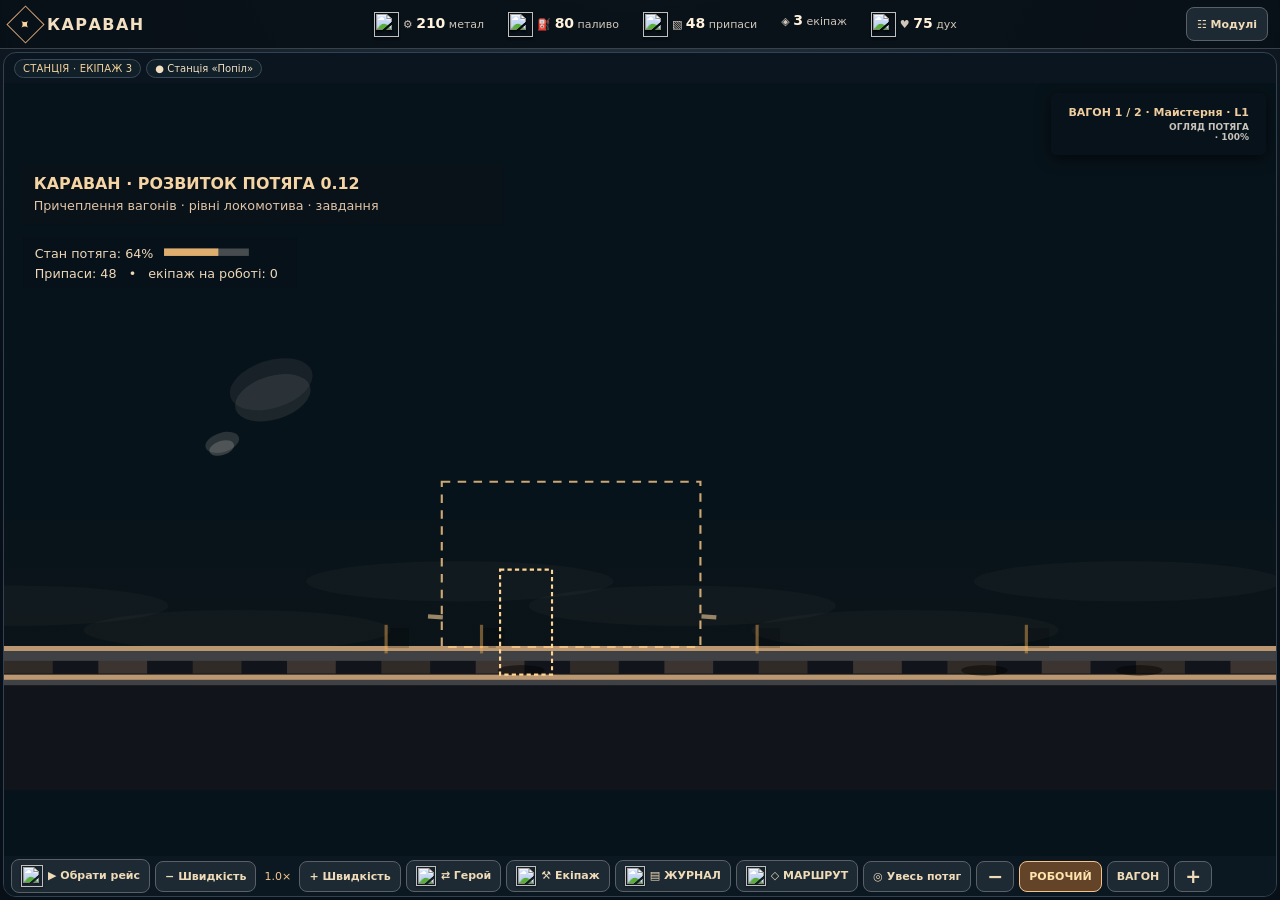
==== commit 64f10970: "D6C: align player-facing Ukrainian UI with living caravan management" ====
--- a/game/v012_restored/index.html
+++ b/game/v012_restored/index.html
@@ -1,6 +1,6 @@
-<!doctype html><html lang="uk"><head><meta charset="utf-8"><meta name="viewport" content="width=device-width, initial-scale=1, maximum-scale=1, viewport-fit=cover"><meta name="theme-color" content="#0c151d"><title>КАРАВАН — Модульна сцена v0.12</title><link rel="stylesheet" href="style.css"></head><body>
-<header><div class="brand"><span class="emblem">✦</span><span><b>КАРАВАН</b><small>ОСТАННЯ ДОРОГА · ANDROID READY · v0.12+КАМЕРА</small></span></div><div class="topstats"><span>⚙ <b id="metal">210</b> метал</span><span>⛽ <b id="fuel">80</b> паливо</span><span>▧ <b id="supplies">48</b> припаси</span><span>◈ <b>3</b> екіпаж</span><span class="longstat">♥ <b id="morale">75</b> дух</span></div><button class="menu" id="togglePanel" aria-expanded="false">☷ Модулі</button></header>
-<main><section class="scene panel"><div class="sceneheading"><div><small>ЗАТВЕРДЖЕНИЙ АРТ v0.12 · МАРШРУТИ КАРАВАНУ</small><h1>Рухомий караван · v0.12</h1><p>Причеплюй вагони, покращуй локомотив і керуй екіпажем</p></div><div class="chips"><span id="crewAboard" aria-live="polite">СТАНЦІЯ · ЕКІПАЖ 3</span><span id="travelState">● Рух ліворуч</span><span id="fpsLabel">— fps</span></div></div><div class="canvaswrap"><canvas id="stage" role="img" aria-label="Інтерактивна сцена: локомотив, два вагони, екіпаж"></canvas><div class="scrim"></div><div class="toast" id="toast" aria-live="polite"></div>
+<!doctype html><html lang="uk"><head><meta charset="utf-8"><meta name="viewport" content="width=device-width, initial-scale=1, maximum-scale=1, viewport-fit=cover"><meta name="theme-color" content="#0c151d"><title>КАРАВАН: ОСТАННЯ ДОРОГА</title><link rel="stylesheet" href="style.css"></head><body>
+<header><div class="brand"><span class="emblem">✦</span><span><b>КАРАВАН</b><small>ОСТАННЯ ДОРОГА · ЖИВИЙ ЕКІПАЖ</small></span></div><div class="topstats"><span>⚙ <b id="metal">210</b> метал</span><span>⛽ <b id="fuel">80</b> паливо</span><span>▧ <b id="supplies">48</b> припаси</span><span>◈ <b>3</b> екіпаж</span><span class="longstat">♥ <b id="morale">75</b> дух</span></div><button class="menu" id="togglePanel" aria-expanded="false">☷ Модулі</button></header>
+<main><section class="scene panel"><div class="sceneheading"><div><small>ЗАТВЕРДЖЕНИЙ АРТ v0.12 · МАРШРУТИ КАРАВАНУ</small><h1>КАРАВАН · ОСТАННЯ ДОРОГА</h1><p>Мандрівний дім, робота й власне життя екіпажу</p></div><div class="chips"><span id="crewAboard" aria-live="polite">СТАНЦІЯ · ЕКІПАЖ 3</span><span id="travelState">● Рух ліворуч</span><span id="fpsLabel">— fps</span></div></div><div class="canvaswrap"><canvas id="stage" role="img" aria-label="Інтерактивна сцена: локомотив, два вагони, екіпаж"></canvas><div class="scrim"></div><div class="toast" id="toast" aria-live="polite"></div>
 <div class="boarding-overlay" id="boardingNotice" hidden>ПОСАДКА · 0/3 на борту</div>
 <button type="button" class="boarding-cancel" id="boardingCancel" hidden>✕ Скасувати посадку</button>
 <div id="cameraHud" class="camera-hud" aria-label="Поточний масштаб камери">
@@ -30,7 +30,7 @@
 <button id="cameraIn" type="button" aria-label="Наблизити">+</button></nav></section>
 <div id="sidebarBackdrop" class="sidebar-backdrop" hidden></div><aside class="panel sidebar" id="sidebar" aria-label="Конструктор потяга"><button type="button" class="close-sidebar" id="closeSidebar" aria-label="Закрити панель конструктора">✕ Закрити панель</button><div class="sidehead"><h2>Конструктор</h2><small>14 типів · L1 / L2 · локомотив L1–L4</small></div><div class="upgrade locomotive-box"><div><span class="smallcaps">ЛОКОМОТИВ</span><strong id="locoLevel">L1 · базовий</strong></div><p class="note">Апгрейд змінює справжню модель локомотива.</p><button class="primary" id="locoUpgrade" type="button">⬆ Локомотив · 80 ⚙ / 12 ⛽</button></div>
 <label>СКЛАД ПОТЯГА · ТОРКНИСЯ ВАГОНА</label><div id="carList" class="carlist"></div>
-<label for="wagon">Тип вибраного вагона</label><select id="wagon"></select><div class="upgrade"><div><span class="smallcaps">РІВЕНЬ ВАГОНА</span><strong id="levelState">L1 · базовий</strong></div><div class="levelrow"><button id="base">L1</button><button id="upgrade" class="primary">⬆ Поліпшити · 35 ⚙</button></div><p class="note">Покращення застосовується до конкретного вагона. Збільшується його продуктивність.</p></div><div class="attachbox"><label for="newWagon">Новий вагон</label><select id="newWagon"></select><div class="levelrow"><button id="attachCar" class="primary" type="button">＋ Причепити · 60 ⚙</button><button id="detachCar" type="button">− Відчепити</button></div><small id="carCapacity">2 / 3 вагонів</small></div><div class="split"><div><label for="crewRole">Персонаж</label><select id="crewRole"></select></div><div><label for="timeMode">Освітлення</label><select id="timeMode"><option value="sunset">Захід сонця</option><option value="night">Темніша ніч</option></select></div></div><section class="crewpanel" id="crewpanel"><div class="crewtitle"><div><small>РУХОМИЙ ЕКІПАЖ</small><h3>Завдання персонажів</h3></div><span class="crewtag">3 персонажі</span></div><p class="crewhelp">Вибери персонажа, потім місце його роботи. Він підійде до дверей, зайде у вагон, виконає роботу, вийде і повернеться до патруля. Можна додати до 3 доручень у чергу.</p><div id="crewList" class="crewlist"></div><button id="sendCrewToCar" class="assign-to-selected" type="button">➜ Направити обраного персонажа в поточний вагон</button><div class="assignrow"><button type="button" class="assignment" data-target="engine">⚙ Локомотив</button><button type="button" class="assignment" data-target="center">🔧 Середній вагон</button><button type="button" class="assignment" data-target="rear">▣ Другий вагон</button><button type="button" class="assignment" data-target="tail" id="tailAssignment">▥ Третій вагон</button></div><div class="crewactions"><button id="cancelJob" type="button">✕ Скасувати доручення</button><button id="crewHome" type="button">↶ Повернути на патруль</button></div><button id="sendCrewRest" class="assign-to-selected" type="button">ВІДПОЧИТИ · призначити спальне місце</button><div class="crewsummary" id="crewSummary" aria-live="polite">Обраний механік · вільний</div></section><section class="journal-panel" id="journalPanel" aria-label="Бортовий журнал">
+<label for="wagon">Тип вибраного вагона</label><select id="wagon"></select><div class="upgrade"><div><span class="smallcaps">РІВЕНЬ ВАГОНА</span><strong id="levelState">L1 · базовий</strong></div><div class="levelrow"><button id="base">L1</button><button id="upgrade" class="primary">⬆ Поліпшити · 35 ⚙</button></div><p class="note">Покращення застосовується до конкретного вагона. Збільшується його продуктивність.</p></div><div class="attachbox"><label for="newWagon">Новий вагон</label><select id="newWagon"></select><div class="levelrow"><button id="attachCar" class="primary" type="button">＋ Причепити · 60 ⚙</button><button id="detachCar" type="button">− Відчепити</button></div><small id="carCapacity">2 / 3 вагонів</small></div><div class="split"><div><label for="crewRole">Персонаж</label><select id="crewRole"></select></div><div><label for="timeMode">Освітлення</label><select id="timeMode"><option value="sunset">Захід сонця</option><option value="night">Темніша ніч</option></select></div></div><section class="crewpanel" id="crewpanel"><div class="crewtitle"><div><small>РУХОМИЙ ЕКІПАЖ</small><h3>Завдання персонажів</h3></div><span class="crewtag">3 персонажі</span></div><p class="crewhelp">Вибери персонажа, потім місце його роботи. На стоянці персонаж іде до свого вагона, під час рейсу переходить усередині потяга. Втома та самотність впливають на самостійні перерви. Після них він повертається до призначеної роботи, якщо місце вільне.</p><div id="crewList" class="crewlist"></div><button id="sendCrewToCar" class="assign-to-selected" type="button">➜ Направити обраного персонажа в поточний вагон</button><div class="assignrow"><button type="button" class="assignment" data-target="engine">⚙ Локомотив</button><button type="button" class="assignment" data-target="center">🔧 Середній вагон</button><button type="button" class="assignment" data-target="rear">▣ Другий вагон</button><button type="button" class="assignment" data-target="tail" id="tailAssignment">▥ Третій вагон</button></div><div class="crewactions"><button id="cancelJob" type="button">✕ Скасувати доручення</button><button id="crewHome" type="button">↶ Повернути на патруль</button></div><button id="sendCrewRest" class="assign-to-selected" type="button">ВІДПОЧИТИ · призначити спальне місце</button><div class="crewsummary" id="crewSummary" aria-live="polite">Обраний механік · вільний</div></section><section class="journal-panel" id="journalPanel" aria-label="Бортовий журнал">
   <div class="journal-head"><small>БОРОТЬБА ЗА ВИЖИВАННЯ</small><h3>Бортовий журнал</h3></div>
   <p class="note">Досягнення за фактичні дії екіпажу та покращення потяга. Нагороду можна забрати один раз.</p>
   <div id="journalSummary" class="journal-summary">0 / 4 нагород отримано</div>
--- a/game/v012_restored/style.css
+++ b/game/v012_restored/style.css
@@ -266,3 +266,63 @@
 .crewitem .crew-growth{color:#dfbc88;font-size:10px}
 #sendCrewRest{width:100%;margin-top:8px;font-size:11px}
 #sendCrewRest:disabled{opacity:.45;cursor:not-allowed}
+
+/* D6C CINEMATIC COMPACT UI: train canvas first, sidebar on demand.
+ * Keep every gameplay control reachable, no art replacements.
+ */
+html,body{height:100%;overflow:hidden}
+header{height:49px;padding:4px 12px;gap:12px}
+.brand{gap:8px}
+.brand b{font-size:16px}
+.brand small{display:none}
+.emblem{width:27px;height:27px;font-size:14px}
+.topstats{gap:clamp(5px,1.3vw,14px);font-size:11px}
+.topstats b{font-size:14px}
+.menu{display:inline-flex;align-items:center;justify-content:center;
+ min-height:34px;padding:5px 10px;font-size:11px}
+main{max-width:none!important;display:block!important;padding:3px;
+ height:calc(100dvh - 49px);overflow:hidden}
+.scene{height:100%;display:flex;flex-direction:column;min-height:0}
+.sceneheading{flex:0 0 30px;min-height:30px!important;height:30px;
+ padding:2px 10px;align-items:center}
+.sceneheading>div:first-child{display:none}
+.sceneheading .chips{gap:5px;flex-wrap:nowrap;min-width:0}
+.sceneheading .chips span{padding:3px 8px;font-size:10px;max-width:49vw;
+ overflow:hidden;text-overflow:ellipsis}
+#fpsLabel{display:none}
+.canvaswrap{flex:1 1 auto;min-height:0!important;max-height:none!important}
+#stage{width:100%;height:100%!important;min-height:0!important;max-height:none!important}
+.playbar{flex:0 0 40px;height:40px;min-height:40px;display:flex;
+ flex-wrap:nowrap;overflow-x:auto;justify-content:flex-start;
+ gap:5px;padding:3px 7px;scrollbar-width:thin}
+.playbar button{white-space:nowrap;min-height:31px!important;
+ padding:5px 9px;font-size:11px;flex:0 0 auto}
+.playbar #speedLabel{font-size:11px}
+.sidebar-backdrop{position:fixed;inset:0;background:rgba(0,0,0,.64);z-index:40}
+.sidebar{position:fixed;z-index:41;top:0;right:0;bottom:0;
+ display:none!important;width:min(410px,94vw);margin:0!important;
+ max-height:100dvh!important;overflow-y:auto!important;
+ border-radius:8px 0 0 8px;padding:10px 14px 22px;
+ overscroll-behavior:contain;box-shadow:-18px 0 40px #000b}
+.sidebar.open{display:block!important}
+.close-sidebar{display:block;position:sticky;top:0;z-index:10;
+ width:100%;margin-bottom:9px;min-height:38px;
+ background:#24343d;border-color:#9d754e;color:#f6dbb7}
+.crewitem .crew-company{color:#b8d6d0;font-size:10px}
+.wagon-quick:not([hidden]){max-height:min(64%,420px);overflow-y:auto;
+ width:min(330px,calc(100% - 12px));padding:6px 8px}
+@media(max-width:650px){
+ header{height:49px!important;padding:4px 7px}
+ .topstats{gap:4px;font-size:9px}
+ .topstats b{font-size:11px}
+ .sceneheading{height:26px;min-height:26px!important;flex-basis:26px}
+ .sceneheading .chips span{font-size:9px;padding:3px 5px}
+ .playbar{height:38px;min-height:38px;flex-basis:38px;padding:2px 5px}
+ .playbar button{min-height:32px!important;padding:4px 7px;font-size:10px}
+ .wagon-quick:not([hidden]){max-height:58%;width:min(292px,calc(100% - 12px))}
+}
+@media(max-height:420px) and (orientation:landscape){
+ .sceneheading{height:22px;min-height:22px!important;flex-basis:22px}
+ .playbar{height:35px;min-height:35px;flex-basis:35px}
+ .wagon-quick:not([hidden]){max-height:75%}
+}
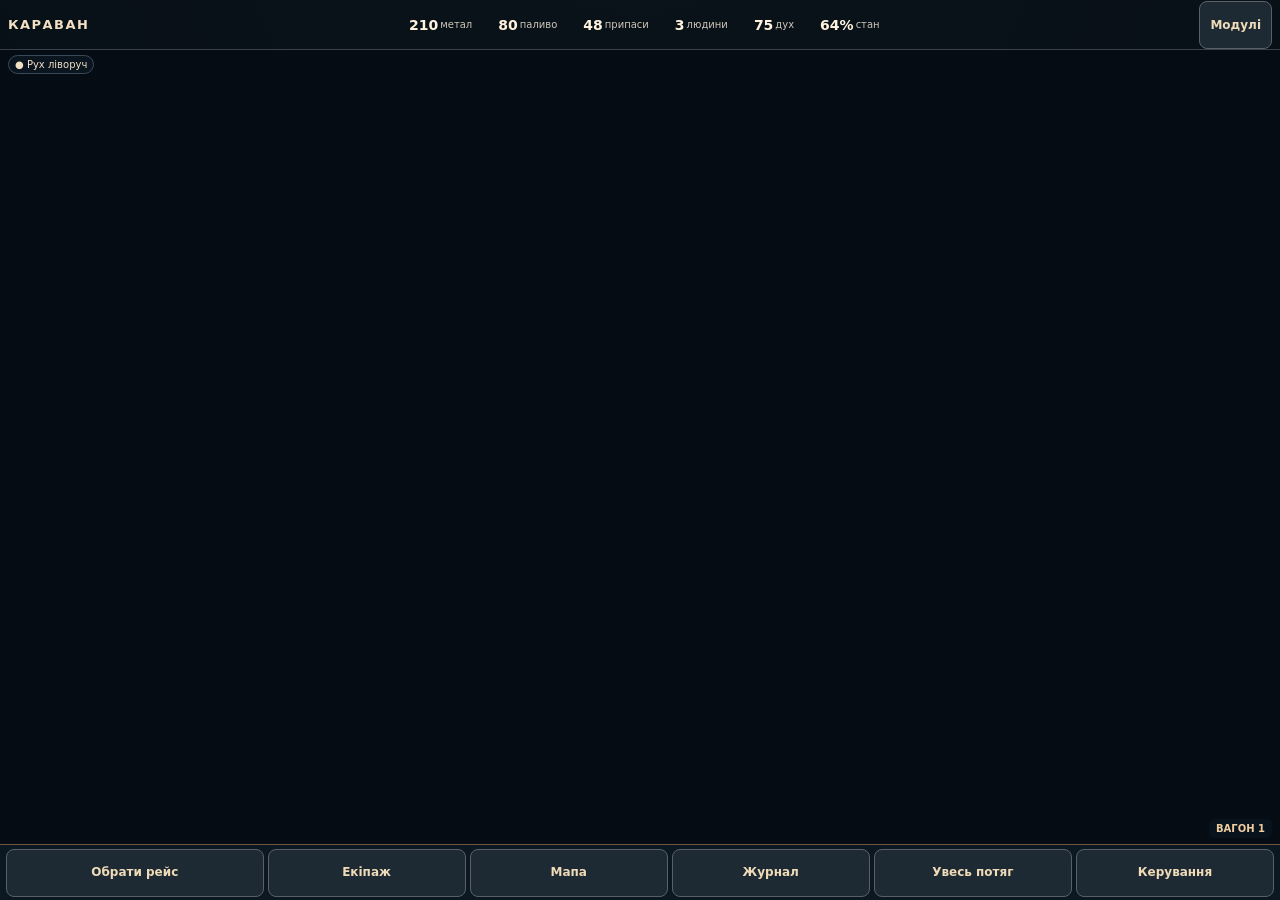
==== commit 9d31fd2b: "Improve Android landscape display, touch controls and in-game back navigation" ====
--- a/game/v012_restored/index.html
+++ b/game/v012_restored/index.html
@@ -1,52 +1,36 @@
-<!doctype html><html lang="uk"><head><meta charset="utf-8"><meta name="viewport" content="width=device-width, initial-scale=1, maximum-scale=1, viewport-fit=cover"><meta name="theme-color" content="#0c151d"><title>КАРАВАН: ОСТАННЯ ДОРОГА</title><link rel="stylesheet" href="style.css"></head><body>
-<header><div class="brand"><span class="emblem">✦</span><span><b>КАРАВАН</b><small>ОСТАННЯ ДОРОГА · ЖИВИЙ ЕКІПАЖ</small></span></div><div class="topstats"><span>⚙ <b id="metal">210</b> метал</span><span>⛽ <b id="fuel">80</b> паливо</span><span>▧ <b id="supplies">48</b> припаси</span><span>◈ <b>3</b> екіпаж</span><span class="longstat">♥ <b id="morale">75</b> дух</span></div><button class="menu" id="togglePanel" aria-expanded="false">☷ Модулі</button></header>
-<main><section class="scene panel"><div class="sceneheading"><div><small>ЗАТВЕРДЖЕНИЙ АРТ v0.12 · МАРШРУТИ КАРАВАНУ</small><h1>КАРАВАН · ОСТАННЯ ДОРОГА</h1><p>Мандрівний дім, робота й власне життя екіпажу</p></div><div class="chips"><span id="crewAboard" aria-live="polite">СТАНЦІЯ · ЕКІПАЖ 3</span><span id="travelState">● Рух ліворуч</span><span id="fpsLabel">— fps</span></div></div><div class="canvaswrap"><canvas id="stage" role="img" aria-label="Інтерактивна сцена: локомотив, два вагони, екіпаж"></canvas><div class="scrim"></div><div class="toast" id="toast" aria-live="polite"></div>
-<div class="boarding-overlay" id="boardingNotice" hidden>ПОСАДКА · 0/3 на борту</div>
-<button type="button" class="boarding-cancel" id="boardingCancel" hidden>✕ Скасувати посадку</button>
-<div id="cameraHud" class="camera-hud" aria-label="Поточний масштаб камери">
-  <span id="currentWagon">ВАГОН 1</span>
-  <small><span id="cameraMode">ОГЛЯД ПОТЯГА</span> · <b id="cameraZoom">100%</b></small>
-</div>
-<section id="wagonQuick" class="wagon-quick" aria-label="Швидке керування вагоном" hidden>
- <div class="wagon-quick-head">
-  <div><strong id="quickWagonName">Вагон</strong><small id="quickWagonStatus">Оберіть працівника</small></div>
-  <button type="button" id="quickWagonClose" aria-label="Закрити швидке керування">×</button>
- </div>
- <div class="wagon-quick-room"><img id="quickRoomPreview" alt="" aria-hidden="true" loading="lazy">
-   <span id="quickRoomState" class="quick-room-state" data-room-state="idle">ПРИЗНАЧТЕ ПРАЦІВНИКА</span>
- </div>
- <small id="quickRoomCrewList" class="quick-room-crew-list">У приміщенні поки нікого немає</small>
- <div class="wagon-quick-actions" id="quickWagonCrew"></div>
- <div class="wagon-quick-production">
-  <div class="wagon-quick-output"><span id="quickProductionName">Виробництво</span><small id="quickProductionText">Очікування</small></div>
-  <div class="wagon-quick-track"><span id="quickProductionProgress"></span></div>
-  <button type="button" id="quickCollect" disabled>Немає готових партій</button>
- </div>
- <button type="button" class="wagon-quick-detail" id="quickWagonDetails">Деталі та покращення</button>
-</section></div><nav class="playbar"><button id="travel">⏸ Зупинити</button><button id="slower">− Швидкість</button><span id="speedLabel">1.0×</span><button id="faster">+ Швидкість</button><button id="newCrew" title="Перемкнути обраного персонажа">⇄ Герой</button><button id="tasksOpen">⚒ Екіпаж</button><button id="journalOpen" type="button">▤ ЖУРНАЛ</button><button id="routeOpen" type="button">◇ МАРШРУТ</button><button id="fit" type="button" title="Показати весь потяг">◎ Увесь потяг</button>
-<button id="cameraOut" type="button" aria-label="Віддалити">−</button>
-<button data-view-mode="train" type="button" aria-pressed="true">РОБОЧИЙ</button>
-<button data-view-mode="wagon" type="button" aria-pressed="false">ВАГОН</button>
-<button id="cameraIn" type="button" aria-label="Наблизити">+</button></nav></section>
-<div id="sidebarBackdrop" class="sidebar-backdrop" hidden></div><aside class="panel sidebar" id="sidebar" aria-label="Конструктор потяга"><button type="button" class="close-sidebar" id="closeSidebar" aria-label="Закрити панель конструктора">✕ Закрити панель</button><div class="sidehead"><h2>Конструктор</h2><small>14 типів · L1 / L2 · локомотив L1–L4</small></div><div class="upgrade locomotive-box"><div><span class="smallcaps">ЛОКОМОТИВ</span><strong id="locoLevel">L1 · базовий</strong></div><p class="note">Апгрейд змінює справжню модель локомотива.</p><button class="primary" id="locoUpgrade" type="button">⬆ Локомотив · 80 ⚙ / 12 ⛽</button></div>
-<label>СКЛАД ПОТЯГА · ТОРКНИСЯ ВАГОНА</label><div id="carList" class="carlist"></div>
-<label for="wagon">Тип вибраного вагона</label><select id="wagon"></select><div class="upgrade"><div><span class="smallcaps">РІВЕНЬ ВАГОНА</span><strong id="levelState">L1 · базовий</strong></div><div class="levelrow"><button id="base">L1</button><button id="upgrade" class="primary">⬆ Поліпшити · 35 ⚙</button></div><p class="note">Покращення застосовується до конкретного вагона. Збільшується його продуктивність.</p></div><div class="attachbox"><label for="newWagon">Новий вагон</label><select id="newWagon"></select><div class="levelrow"><button id="attachCar" class="primary" type="button">＋ Причепити · 60 ⚙</button><button id="detachCar" type="button">− Відчепити</button></div><small id="carCapacity">2 / 3 вагонів</small></div><div class="split"><div><label for="crewRole">Персонаж</label><select id="crewRole"></select></div><div><label for="timeMode">Освітлення</label><select id="timeMode"><option value="sunset">Захід сонця</option><option value="night">Темніша ніч</option></select></div></div><section class="crewpanel" id="crewpanel"><div class="crewtitle"><div><small>РУХОМИЙ ЕКІПАЖ</small><h3>Завдання персонажів</h3></div><span class="crewtag">3 персонажі</span></div><p class="crewhelp">Вибери персонажа, потім місце його роботи. На стоянці персонаж іде до свого вагона, під час рейсу переходить усередині потяга. Втома та самотність впливають на самостійні перерви. Після них він повертається до призначеної роботи, якщо місце вільне.</p><div id="crewList" class="crewlist"></div><button id="sendCrewToCar" class="assign-to-selected" type="button">➜ Направити обраного персонажа в поточний вагон</button><div class="assignrow"><button type="button" class="assignment" data-target="engine">⚙ Локомотив</button><button type="button" class="assignment" data-target="center">🔧 Середній вагон</button><button type="button" class="assignment" data-target="rear">▣ Другий вагон</button><button type="button" class="assignment" data-target="tail" id="tailAssignment">▥ Третій вагон</button></div><div class="crewactions"><button id="cancelJob" type="button">✕ Скасувати доручення</button><button id="crewHome" type="button">↶ Повернути на патруль</button></div><button id="sendCrewRest" class="assign-to-selected" type="button">ВІДПОЧИТИ · призначити спальне місце</button><div class="crewsummary" id="crewSummary" aria-live="polite">Обраний механік · вільний</div></section><section class="journal-panel" id="journalPanel" aria-label="Бортовий журнал">
-  <div class="journal-head"><small>БОРОТЬБА ЗА ВИЖИВАННЯ</small><h3>Бортовий журнал</h3></div>
-  <p class="note">Досягнення за фактичні дії екіпажу та покращення потяга. Нагороду можна забрати один раз.</p>
-  <div id="journalSummary" class="journal-summary">0 / 4 нагород отримано</div>
-  <div id="journalList" class="journal-list"></div>
-</section>
-<section class="route-panel" id="routePanel" aria-label="Карта маршрутів">
- <div class="route-head"><small>ЗАЛІЗНИЧНІ ШЛЯХИ · ОФЛАЙН</small><h3>Карта маршруту</h3></div>
- <div class="route-station"><img id="stationArt" alt="" aria-hidden="true" loading="lazy">
-  <strong id="stationName">Попіл</strong><small id="stationSubtitle">Стара майстерня</small></div>
- <p id="routeCount" class="route-count">0 завершених рейсів</p>
- <p id="routeActive" class="route-active">Стоянка · можна обрати наступну станцію</p>
- <div class="route-progress"><span id="routeProgress"></span></div>
- <small id="routeEta">Немає активного рейсу</small>
- <button id="routePause" type="button" disabled>▶ Продовжити</button>
-<button id="boardingCancelRoute" type="button" hidden>✕ Скасувати посадку без витрат</button>
- <div id="routeIncident" class="route-incident" role="group" aria-label="Подія в дорозі" hidden></div>
- <div id="routeList" class="route-list"></div>
- <p id="routeLastEvent" class="route-event">Подій у дорозі ще не було</p>
-</section><label class="check"><input type="checkbox" id="effects" checked> Дим, пара, пил і рухомі шари</label><div class="details"><div class="smallcaps">ВИБРАНО</div><strong id="chosenName">Майстерня</strong><div id="chosenDesc">Вагон, у якому екіпаж ремонтує обладнання.</div><div class="asset-count">14 типів вагонів · 4 корпуси локомотива · екіпаж · автономне збереження</div></div><button id="reset" class="soft">↻ Скинути тестовий прогрес</button><p class="foot">Це тест графіки і взаємодії, не готова гра. Ключові ресурси окремі; деякі кадри ШІ потребують художнього очищення.</p></aside></main><script>globalThis.CARAVAN_MANIFEST={"wagon":{"workshop":{"title":"Майстерня","levels":[{"src":"assets/wagons/workshop_L1.png","w":402,"h":188,"bytes":146723,"level":1},{"src":"assets/wagons/workshop_L2.png","w":413,"h":200,"bytes":186866,"level":2}]},"quarters":{"title":"Житловий","levels":[{"src":"assets/wagons/quarters_L1.png","w":403,"h":174,"bytes":144391,"level":1},{"src":"assets/wagons/quarters_L2.png","w":420,"h":189,"bytes":153326,"level":2}]},"cargo":{"title":"Склад","levels":[{"src":"assets/wagons/cargo_L1.png","w":402,"h":200,"bytes":141680,"level":1},{"src":"assets/wagons/cargo_L2.png","w":413,"h":200,"bytes":184698,"level":2}]},"medic":{"title":"Медичний","levels":[{"src":"assets/wagons/medic_L1.png","w":403,"h":200,"bytes":146158,"level":1},{"src":"assets/wagons/medic_L2.png","w":420,"h":188,"bytes":160261,"level":2}]},"recon":{"title":"Розвідка","levels":[{"src":"assets/wagons/recon_L1.png","w":402,"h":218,"bytes":146835,"level":1},{"src":"assets/wagons/recon_L2.png","w":413,"h":218,"bytes":184744,"level":2}]},"guard":{"title":"Охорона","levels":[{"src":"assets/wagons/guard_L1.png","w":403,"h":218,"bytes":145258,"level":1},{"src":"assets/wagons/guard_L2.png","w":420,"h":206,"bytes":162807,"level":2}]},"greenhouse":{"title":"Теплиця","levels":[{"src":"assets/wagons/greenhouse_L1.png","w":402,"h":193,"bytes":146366,"level":1},{"src":"assets/wagons/greenhouse_L2.png","w":413,"h":193,"bytes":178206,"level":2}]},"power":{"title":"Генератор","levels":[{"src":"assets/wagons/power_L1.png","w":403,"h":193,"bytes":152297,"level":1},{"src":"assets/wagons/power_L2.png","w":420,"h":182,"bytes":161384,"level":2}]},"reactor":{"title":"Реактор","levels":[{"src":"assets/wagons/reactor.png","w":720,"h":334,"level":1},{"src":"assets/wagons/reactor.png","w":720,"h":334,"level":2}]},"kitchen":{"title":"Кухня","levels":[{"src":"assets/wagons/kitchen.png","w":731,"h":325,"level":1},{"src":"assets/wagons/kitchen.png","w":731,"h":325,"level":2}]},"barracks":{"title":"Казарма","levels":[{"src":"assets/wagons/barracks.png","w":720,"h":317,"level":1},{"src":"assets/wagons/barracks.png","w":720,"h":317,"level":2}]},"greenhouse_plus":{"title":"Оранжерея","levels":[{"src":"assets/wagons/greenhouse_plus.png","w":735,"h":317,"level":1},{"src":"assets/wagons/greenhouse_plus.png","w":735,"h":317,"level":2}]},"salvage":{"title":"Переробка","levels":[{"src":"assets/wagons/salvage.png","w":720,"h":342,"level":1},{"src":"assets/wagons/salvage.png","w":720,"h":342,"level":2}]},"arsenal":{"title":"Арсенал","levels":[{"src":"assets/wagons/arsenal.png","w":735,"h":342,"level":1},{"src":"assets/wagons/arsenal.png","w":735,"h":342,"level":2}]}},"crew":{"driver":{"title":"Машиніст","walk":[{"src":"assets/crew/driver_walk_00.png","w":64,"h":120,"bytes":16442},{"src":"assets/crew/driver_walk_01.png","w":66,"h":120,"bytes":17305},{"src":"assets/crew/driver_walk_02.png","w":66,"h":120,"bytes":15774},{"src":"assets/crew/driver_walk_03.png","w":66,"h":118,"bytes":15858},{"src":"assets/crew/driver_walk_04.png","w":66,"h":120,"bytes":15723},{"src":"assets/crew/driver_walk_05.png","w":59,"h":119,"bytes":15463}],"idle":[{"src":"assets/crew/driver_idle_00.png","w":68,"h":120,"bytes":17395},{"src":"assets/crew/driver_idle_01.png","w":68,"h":120,"bytes":17988},{"src":"assets/crew/driver_idle_02.png","w":68,"h":120,"bytes":17248}]},"mechanic":{"title":"Механік","walk":[{"src":"assets/crew/mechanic_walk_00.png","w":66,"h":124,"bytes":16648},{"src":"assets/crew/mechanic_walk_01.png","w":66,"h":124,"bytes":17124},{"src":"assets/crew/mechanic_walk_02.png","w":66,"h":122,"bytes":17485},{"src":"assets/crew/mechanic_walk_03.png","w":66,"h":121,"bytes":17323},{"src":"assets/crew/mechanic_walk_04.png","w":66,"h":122,"bytes":18045},{"src":"assets/crew/mechanic_walk_05.png","w":59,"h":122,"bytes":16111}],"idle":[{"src":"assets/crew/mechanic_idle_00.png","w":68,"h":124,"bytes":17114},{"src":"assets/crew/mechanic_idle_01.png","w":68,"h":124,"bytes":17195},{"src":"assets/crew/mechanic_idle_02.png","w":68,"h":121,"bytes":16721}]},"medic":{"title":"Медик","walk":[{"src":"assets/crew/medic_walk_00.png","w":66,"h":118,"bytes":17598},{"src":"assets/crew/medic_walk_01.png","w":66,"h":118,"bytes":17194},{"src":"assets/crew/medic_walk_02.png","w":66,"h":111,"bytes":17224},{"src":"assets/crew/medic_walk_03.png","w":66,"h":111,"bytes":17119},{"src":"assets/crew/medic_walk_04.png","w":66,"h":110,"bytes":17760},{"src":"assets/crew/medic_walk_05.png","w":59,"h":110,"bytes":15437}],"idle":[{"src":"assets/crew/medic_idle_00.png","w":68,"h":118,"bytes":16585},{"src":"assets/crew/medic_idle_01.png","w":68,"h":118,"bytes":16609},{"src":"assets/crew/medic_idle_02.png","w":68,"h":111,"bytes":16581}]},"scout":{"title":"Розвідник","walk":[{"src":"assets/crew/scout_walk_00.png","w":66,"h":123,"bytes":20131},{"src":"assets/crew/scout_walk_01.png","w":66,"h":123,"bytes":18050},{"src":"assets/crew/scout_walk_02.png","w":66,"h":110,"bytes":17717},{"src":"assets/crew/scout_walk_03.png","w":66,"h":111,"bytes":18776},{"src":"assets/crew/scout_walk_04.png","w":66,"h":109,"bytes":17539},{"src":"assets/crew/scout_walk_05.png","w":59,"h":123,"bytes":11801}],"idle":[{"src":"assets/crew/scout_idle_00.png","w":68,"h":123,"bytes":18345},{"src":"assets/crew/scout_idle_01.png","w":68,"h":123,"bytes":17588},{"src":"assets/crew/scout_idle_02.png","w":68,"h":110,"bytes":17820}]},"guard":{"title":"Охоронець","walk":[{"src":"assets/crew/guard_walk_00.png","w":66,"h":112,"bytes":16861},{"src":"assets/crew/guard_walk_01.png","w":66,"h":112,"bytes":15912},{"src":"assets/crew/guard_walk_02.png","w":66,"h":104,"bytes":14925},{"src":"assets/crew/guard_walk_03.png","w":66,"h":104,"bytes":14964},{"src":"assets/crew/guard_walk_04.png","w":66,"h":103,"bytes":15147},{"src":"assets/crew/guard_walk_05.png","w":59,"h":104,"bytes":13598}],"idle":[{"src":"assets/crew/guard_idle_00.png","w":68,"h":112,"bytes":17815},{"src":"assets/crew/guard_idle_01.png","w":68,"h":112,"bytes":16727},{"src":"assets/crew/guard_idle_02.png","w":68,"h":107,"bytes":16536}]},"operator":{"title":"Оператор","walk":[{"src":"assets/crew/operator_walk_00.png","w":66,"h":120,"bytes":15683},{"src":"assets/crew/operator_walk_01.png","w":66,"h":120,"bytes":16718},{"src":"assets/crew/operator_walk_02.png","w":66,"h":120,"bytes":17398},{"src":"assets/crew/operator_walk_03.png","w":66,"h":116,"bytes":17024},{"src":"assets/crew/operator_walk_04.png","w":66,"h":120,"bytes":18237},{"src":"assets/crew/operator_walk_05.png","w":59,"h":119,"bytes":15932}],"idle":[{"src":"assets/crew/operator_idle_00.png","w":68,"h":120,"bytes":15848},{"src":"assets/crew/operator_idle_01.png","w":68,"h":120,"bytes":16041},{"src":"assets/crew/operator_idle_02.png","w":68,"h":120,"bytes":16449}]}},"vfx":{"smoke":[{"src":"assets/vfx/smoke_00.png","w":116,"h":150,"bytes":13347},{"src":"assets/vfx/smoke_01.png","w":132,"h":150,"bytes":22895},{"src":"assets/vfx/smoke_02.png","w":149,"h":150,"bytes":31147},{"src":"assets/vfx/smoke_03.png","w":154,"h":150,"bytes":35997},{"src":"assets/vfx/smoke_04.png","w":152,"h":150,"bytes":41033},{"src":"assets/vfx/smoke_05.png","w":150,"h":150,"bytes":39638}],"wheel":[{"src":"assets/vfx/wheel_00.png","w":142,"h":122,"bytes":30441},{"src":"assets/vfx/wheel_01.png","w":144,"h":122,"bytes":33072},{"src":"assets/vfx/wheel_02.png","w":144,"h":122,"bytes":31475},{"src":"assets/vfx/wheel_03.png","w":144,"h":122,"bytes":34275},{"src":"assets/vfx/wheel_04.png","w":144,"h":122,"bytes":32573},{"src":"assets/vfx/wheel_05.png","w":144,"h":122,"bytes":34004},{"src":"assets/vfx/wheel_06.png","w":144,"h":122,"bytes":33275},{"src":"assets/vfx/wheel_07.png","w":144,"h":122,"bytes":33305},{"src":"assets/vfx/wheel_08.png","w":144,"h":122,"bytes":33899}]},"train":{"locomotive":{"src":"assets/train/locomotive.png","w":500,"h":321,"bytes":278866},"variants":[{"src":"assets/train/locomotive_L1.png","w":731,"h":272},{"src":"assets/train/locomotive_L2.png","w":772,"h":276},{"src":"assets/train/locomotive_L3.png","w":785,"h":262},{"src":"assets/train/locomotive_L4.png","w":860,"h":264}]},"background":{"src":"assets/backdrop.jpg"},"attachments":{"plow_L1":{"src":"assets/attachments/plow_L1.png","w":196,"h":113},"plow_L2":{"src":"assets/attachments/plow_L2.png","w":229,"h":114},"plow_L3":{"src":"assets/attachments/plow_L3.png","w":223,"h":121},"headlamp_L1":{"src":"assets/attachments/headlamp_L1.png","w":117,"h":102},"headlamp_L2":{"src":"assets/attachments/headlamp_L2.png","w":137,"h":97},"headlamp_L3":{"src":"assets/attachments/headlamp_L3.png","w":134,"h":104}}};</script><script src="camera.js"></script><script src="journal.js"></script><script src="routes.js"></script><script src="production.js"></script><script src="crew_transit.js"></script><script src="boarding.js"></script><script src="interior_life.js"></script><script src="internal_transfer.js"></script><script src="crew_wellbeing.js"></script><script src="crew_autonomy.js"></script><script src="ui_icons.js"></script><script src="art_config_v013c.js"></script><script src="art_bridge_v013c.js"></script><script src="app.js"></script></body></html>+<!doctype html><html lang="uk"><head><meta charset="utf-8"><meta name="viewport" content="width=device-width, initial-scale=1, maximum-scale=1, viewport-fit=cover"><meta name="theme-color" content="#0c151d"><title>КАРАВАН: ОСТАННЯ ДОРОГА</title><link rel="stylesheet" href="style.css"><link rel="stylesheet" href="android.css"></head><body class="android-ui">
+<header aria-label="Ресурси каравану"><div class="brand"><b>КАРАВАН</b></div><div class="topstats"><span><b id="metal">210</b><span class="stat-name"> метал</span></span><span><b id="fuel">80</b><span class="stat-name"> паливо</span></span><span><b id="supplies">48</b><span class="stat-name"> припаси</span></span><span aria-label="Екіпаж: 3"><b>3</b> <span class="stat-name">людини</span></span><span class="longstat"><b id="morale">75</b><span class="stat-name"> дух</span></span><span title="Стан потяга"><b id="condition">64%</b><span class="stat-name"> стан</span></span></div><button class="menu" id="togglePanel" aria-expanded="false" aria-controls="sidebar">Модулі</button></header>
+<main><section class="scene panel"><div class="sceneheading"><div><small>ЗАТВЕРДЖЕНИЙ АРТ v0.12 · МАРШРУТИ КАРАВАНУ</small><h1>КАРАВАН · ОСТАННЯ ДОРОГА</h1><p>Мандрівний дім, робота й власне життя екіпажу</p></div><div class="chips"><span id="crewAboard" aria-live="polite">СТАНЦІЯ · ЕКІПАЖ 3</span><span id="travelState">● Рух ліворуч</span><span id="fpsLabel">— fps</span></div></div><div class="canvaswrap"><div id="assignmentHint" class="assignment-hint" hidden><span id="assignmentText"></span><button id="cancelAssignment" type="button" aria-label="Скасувати вибір персонажа">×</button></div><canvas id="stage" role="img" aria-label="Інтерактивна сцена: потяг та екіпаж"></canvas><div class="scrim"></div><div class="toast" id="toast" aria-live="polite"></div>
+<div class="boarding-overlay" id="boardingNotice" hidden>ПОСАДКА · 0/3 на борту</div>
+<button type="button" class="boarding-cancel" id="boardingCancel" hidden>✕ Скасувати посадку</button>
+<div id="cameraHud" class="camera-hud" aria-label="Поточний масштаб камери">
+  <span id="currentWagon">ВАГОН 1</span>
+  <small><span id="cameraMode">ОГЛЯД ПОТЯГА</span> · <b id="cameraZoom">100%</b></small>
+</div>
+<section id="wagonQuick" class="wagon-quick" aria-label="Швидке керування вагоном" hidden>
+ <div class="wagon-quick-head">
+  <div><strong id="quickWagonName">Вагон</strong><small id="quickWagonStatus">Оберіть працівника</small></div>
+  <button type="button" id="quickWagonClose" aria-label="Закрити швидке керування">×</button>
+ </div>
+ <div class="wagon-quick-room"><img id="quickRoomPreview" alt="" aria-hidden="true" loading="lazy">
+   <span id="quickRoomState" class="quick-room-state" data-room-state="idle">ПРИЗНАЧТЕ ПРАЦІВНИКА</span>
+ </div>
+ <small id="quickRoomCrewList" class="quick-room-crew-list">У приміщенні поки нікого немає</small>
+ <div class="wagon-quick-actions" id="quickWagonCrew"></div>
+ <div class="wagon-quick-production">
+  <div class="wagon-quick-output"><span id="quickProductionName">Виробництво</span><small id="quickProductionText">Очікування</small></div>
+  <div class="wagon-quick-track"><span id="quickProductionProgress"></span></div>
+  <button type="button" id="quickCollect" disabled>Немає готових партій</button>
+ </div>
+ <button type="button" class="wagon-quick-detail" id="quickWagonDetails">Деталі та покращення</button>
+</section></div><nav class="playbar" aria-label="Основні дії">
+<button id="travel" type="button">Обрати рейс</button>
+<button id="tasksOpen" type="button">Екіпаж</button>
+<button id="routeOpen" type="button">Мапа</button>
+<button id="journalOpen" type="button">Журнал</button>
+<button id="fit" type="button" title="Показати весь потяг">Увесь потяг</button>
+<button id="controlsOpen" type="button" aria-expanded="false" aria-controls="controlsPanel">Керування</button>
+</nav>
+<section id="controlsPanel" class="controls-panel" aria-label="Керування камерою та швидкістю" hidden>
+<div class="controls-head"><strong>Керування</strong><button id="controlsClose" type="button" aria-label="Закрити керування">×</button></div>
+<p>Один палець — рух сцени. Два — масштаб. Торк":1},{"src":"assets/wagons/quarters_L2.png","w":420,"h":189,"bytes":153326,"level":2}]},"cargo":{"title":"Склад","levels":[{"src":"assets/wagons/cargo_L1.png","w":402,"h":200,"bytes":141680,"level":1},{"src":"assets/wagons/cargo_L2.png","w":413,"h":200,"bytes":184698,"level":2}]},"medic":{"title":"Медичний","levels":[{"src":"assets/wagons/medic_L1.png","w":403,"h":200,"bytes":146158,"level":1},{"src":"assets/wagons/medic_L2.png","w":420,"h":188,"bytes":160261,"level":2}]},"recon":{"title":"Розвідка","levels":[{"src":"assets/wagons/recon_L1.png","w":402,"h":218,"bytes":146835,"level":1},{"src":"assets/wagons/recon_L2.png","w":413,"h":218,"bytes":184744,"level":2}]},"guard":{"title":"Охорона","levels":[{"src":"assets/wagons/guard_L1.png","w":403,"h":218,"bytes":145258,"level":1},{"src":"assets/wagons/guard_L2.png","w":420,"h":206,"bytes":162807,"level":2}]},"greenhouse":{"title":"Теплиця","levels":[{"src":"assets/wagons/greenhouse_L1.png","w":402,"h":193,"bytes":146366,"level":1},{"src":"assets/wagons/greenhouse_L2.png","w":413,"h":193,"bytes":178206,"level":2}]},"power":{"title":"Генератор","levels":[{"src":"assets/wagons/power_L1.png","w":403,"h":193,"bytes":152297,"level":1},{"src":"assets/wagons/power_L2.png","w":420,"h":182,"bytes":161384,"level":2}]},"reactor":{"title":"Реактор","levels":[{"src":"assets/wagons/reactor.png","w":720,"h":334,"level":1},{"src":"assets/wagons/reactor.png","w":720,"h":334,"level":2}]},"kitchen":{"title":"Кухня","levels":[{"src":"assets/wagons/kitchen.png","w":731,"h":325,"level":1},{"src":"assets/wagons/kitchen.png","w":731,"h":325,"level":2}]},"barracks":{"title":"Казарма","levels":[{"src":"assets/wagons/barracks.png","w":720,"h":317,"level":1},{"src":"assets/wagons/barracks.png","w":720,"h":317,"level":2}]},"greenhouse_plus":{"title":"Оранжерея","levels":[{"src":"assets/wagons/greenhouse_plus.png","w":735,"h":317,"level":1},{"src":"assets/wagons/greenhouse_plus.png","w":735,"h":317,"level":2}]},"salvage":{"title":"Переробка","levels":[{"src":"assets/wagons/salvage.png","w":720,"h":342,"level":1},{"src":"assets/wagons/salvage.png","w":720,"h":342,"level":2}]},"arsenal":{"title":"Арсенал","levels":[{"src":"assets/wagons/arsenal.png","w":735,"h":342,"level":1},{"src":"assets/wagons/arsenal.png","w":735,"h":342,"level":2}]}},"crew":{"driver":{"title":"Машиніст","walk":[{"src":"assets/crew/driver_walk_00.png","w":64,"h":120,"bytes":16442},{"src":"assets/crew/driver_walk_01.png","w":66,"h":120,"bytes":17305},{"src":"assets/crew/driver_walk_02.png","w":66,"h":120,"bytes":15774},{"src":"assets/crew/driver_walk_03.png","w":66,"h":118,"bytes":15858},{"src":"assets/crew/driver_walk_04.png","w":66,"h":120,"bytes":15723},{"src":"assets/crew/driver_walk_05.png","w":59,"h":119,"bytes":15463}],"idle":[{"src":"assets/crew/driver_idle_00.png","w":68,"h":120,"bytes":17395},{"src":"assets/crew/driver_idle_01.png","w":68,"h":120,"bytes":17988},{"src":"assets/crew/driver_idle_02.png","w":68,"h":120,"bytes":17248}]},"mechanic":{"title":"Механік","walk":[{"src":"assets/crew/mechanic_walk_00.png","w":66,"h":124,"bytes":16648},{"src":"assets/crew/mechanic_walk_01.png","w":66,"h":124,"bytes":17124},{"src":"assets/crew/mechanic_walk_02.png","w":66,"h":122,"bytes":17485},{"src":"assets/crew/mechanic_walk_03.png","w":66,"h":121,"bytes":17323},{"src":"assets/crew/mechanic_walk_04.png","w":66,"h":122,"bytes":18045},{"src":"assets/crew/mechanic_walk_05.png","w":59,"h":122,"bytes":16111}],"idle":[{"src":"assets/crew/mechanic_idle_00.png","w":68,"h":124,"bytes":17114},{"src":"assets/crew/mechanic_idle_01.png","w":68,"h":124,"bytes":17195},{"src":"assets/crew/mechanic_idle_02.png","w":68,"h":121,"bytes":16721}]},"medic":{"title":"Медик","walk":[{"src":"assets/crew/medic_walk_00.png","w":66,"h":118,"bytes":17598},{"src":"assets/crew/medic_walk_01.png","w":66,"h":118,"bytes":17194},{"src":"assets/crew/medic_walk_02.png","w":66,"h":111,"bytes":17224},{"src":"assets/crew/medic_walk_03.png","w":66,"h":111,"bytes":17119},{"src":"assets/crew/medic_walk_04.png","w":66,"h":110,"bytes":17760},{"src":"assets/crew/medic_walk_05.png","w":59,"h":110,"bytes":15437}],"idle":[{"src":"assets/crew/medic_idle_00.png","w":68,"h":118,"bytes":16585},{"src":"assets/crew/medic_idle_01.png","w":68,"h":118,"bytes":16609},{"src":"assets/crew/medic_idle_02.png","w":68,"h":111,"bytes":16581}]},"scout":{"title":"Розвідник","walk":[{"src":"assets/crew/scout_walk_00.png","w":66,"h":123,"bytes":20131},{"src":"assets/crew/scout_walk_01.png","w":66,"h":123,"bytes":18050},{"src":"assets/crew/scout_walk_02.png","w":66,"h":110,"bytes":17717},{"src":"assets/crew/scout_walk_03.png","w":66,"h":111,"bytes":18776},{"src":"assets/crew/scout_walk_04.png","w":66,"h":109,"bytes":17539},{"src":"assets/crew/scout_walk_05.png","w":59,"h":123,"bytes":11801}],"idle":[{"src":"assets/crew/scout_idle_00.png","w":68,"h":123,"bytes":18345},{"src":"assets/crew/scout_idle_01.png","w":68,"h":123,"bytes":17588},{"src":"assets/crew/scout_idle_02.png","w":68,"h":110,"bytes":17820}]},"guard":{"title":"Охоронець","walk":[{"src":"assets/crew/guard_walk_00.png","w":66,"h":112,"bytes":16861},{"src":"assets/crew/guard_walk_01.png","w":66,"h":112,"bytes":15912},{"src":"assets/crew/guard_walk_02.png","w":66,"h":104,"bytes":14925},{"src":"assets/crew/guard_walk_03.png","w":66,"h":104,"bytes":14964},{"src":"assets/crew/guard_walk_04.png","w":66,"h":103,"bytes":15147},{"src":"assets/crew/guard_walk_05.png","w":59,"h":104,"bytes":13598}],"idle":[{"src":"assets/crew/guard_idle_00.png","w":68,"h":112,"bytes":17815},{"src":"assets/crew/guard_idle_01.png","w":68,"h":112,"bytes":16727},{"src":"assets/crew/guard_idle_02.png","w":68,"h":107,"bytes":16536}]},"operator":{"title":"Оператор","walk":[{"src":"assets/crew/operator_walk_00.png","w":66,"h":120,"bytes":15683},{"src":"assets/crew/operator_walk_01.png","w":66,"h":120,"bytes":16718},{"src":"assets/crew/operator_walk_02.png","w":66,"h":120,"bytes":17398},{"src":"assets/crew/operator_walk_03.png","w":66,"h":116,"bytes":17024},{"src":"assets/crew/operator_walk_04.png","w":66,"h":120,"bytes":18237},{"src":"assets/crew/operator_walk_05.png","w":59,"h":119,"bytes":15932}],"idle":[{"src":"assets/crew/operator_idle_00.png","w":68,"h":120,"bytes":15848},{"src":"assets/crew/operator_idle_01.png","w":68,"h":120,"bytes":16041},{"src":"assets/crew/operator_idle_02.png","w":68,"h":120,"bytes":16449}]}},"vfx":{"smoke":[{"src":"assets/vfx/smoke_00.png","w":116,"h":150,"bytes":13347},{"src":"assets/vfx/smoke_01.png","w":132,"h":150,"bytes":22895},{"src":"assets/vfx/smoke_02.png","w":149,"h":150,"bytes":31147},{"src":"assets/vfx/smoke_03.png","w":154,"h":150,"bytes":35997},{"src":"assets/vfx/smoke_04.png","w":152,"h":150,"bytes":41033},{"src":"assets/vfx/smoke_05.png","w":150,"h":150,"bytes":39638}],"wheel":[{"src":"assets/vfx/wheel_00.png","w":142,"h":122,"bytes":30441},{"src":"assets/vfx/wheel_01.png","w":144,"h":122,"bytes":33072},{"src":"assets/vfx/wheel_02.png","w":144,"h":122,"bytes":31475},{"src":"assets/vfx/wheel_03.png","w":144,"h":122,"bytes":34275},{"src":"assets/vfx/wheel_04.png","w":144,"h":122,"bytes":32573},{"src":"assets/vfx/wheel_05.png","w":144,"h":122,"bytes":34004},{"src":"assets/vfx/wheel_06.png","w":144,"h":122,"bytes":33275},{"src":"assets/vfx/wheel_07.png","w":144,"h":122,"bytes":33305},{"src":"assets/vfx/wheel_08.png","w":144,"h":122,"bytes":33899}]},"train":{"locomotive":{"src":"assets/train/locomotive.png","w":500,"h":321,"bytes":278866},"variants":[{"src":"assets/train/locomotive_L1.png","w":731,"h":272},{"src":"assets/train/locomotive_L2.png","w":772,"h":276},{"src":"assets/train/locomotive_L3.png","w":785,"h":262},{"src":"assets/train/locomotive_L4.png","w":860,"h":264}]},"background":{"src":"assets/backdrop.jpg"},"attachments":{"plow_L1":{"src":"assets/attachments/plow_L1.png","w":196,"h":113},"plow_L2":{"src":"assets/attachments/plow_L2.png","w":229,"h":114},"plow_L3":{"src":"assets/attachments/plow_L3.png","w":223,"h":121},"headlamp_L1":{"src":"assets/attachments/headlamp_L1.png","w":117,"h":102},"headlamp_L2":{"src":"assets/attachments/headlamp_L2.png","w":137,"h":97},"headlamp_L3":{"src":"assets/attachments/headlamp_L3.png","w":134,"h":104}}};</script><script src="camera.js"></script><script src="journal.js"></script><script src="routes.js"></script><script src="production.js"></script><script src="crew_transit.js"></script><script src="boarding.js"></script><script src="interior_life.js"></script><script src="internal_transfer.js"></script><script src="crew_wellbeing.js"></script><script src="crew_autonomy.js"></script><script src="ui_icons.js"></script><script src="art_config_v013c.js"></script><script src="art_bridge_v013c.js"></script><script src="app.js"></script></body></html>
--- a/game/v012_restored/android.css
+++ b/game/v012_restored/android.css
@@ -0,0 +1,83 @@
+/* Android landscape: safe edges, thumb-sized actions, scene-first layout. */
+.android-ui{--room-width:clamp(256px,35vw,310px);box-sizing:border-box;
+ height:100vh;height:100dvh;display:flex;flex-direction:column;
+ padding:env(safe-area-inset-top,0px) env(safe-area-inset-right,0px) env(safe-area-inset-bottom,0px) env(safe-area-inset-left,0px);
+ overscroll-behavior:none;-webkit-user-select:none;user-select:none;-webkit-tap-highlight-color:transparent}
+.android-ui header{flex:0 0 50px;height:50px!important;min-width:0;padding:0 8px!important;gap:8px}
+.android-ui .brand{flex:0 0 auto}.android-ui .brand b{font-size:13px}
+.android-ui .topstats{flex:1;justify-content:center;gap:4px;font-size:11px;min-width:0}
+.android-ui .topstats>span{display:flex!important;align-items:center;gap:2px;padding:4px 6px;white-space:nowrap}
+.android-ui .topstats b{font-size:14px;font-variant-numeric:tabular-nums}
+.android-ui .topstats .stat-name{display:inline;border:0;background:none;padding:0;font-size:10px}
+.android-ui main{height:auto;min-height:0;flex:1;padding:0!important;width:100%}
+.android-ui .scene{position:relative;border:0;border-radius:0;overflow:hidden}
+.android-ui .sceneheading{position:absolute;top:5px;left:8px;right:8px;height:auto;min-height:0!important;
+ padding:0;z-index:5;pointer-events:none;flex-basis:auto;justify-content:flex-start}
+.android-ui .sceneheading .chips{gap:5px;max-width:100%}
+.android-ui .sceneheading .chips span{max-width:60vw;font-size:10px;background:#0b1721d9;padding:3px 6px}
+.android-ui #crewAboard{display:none}
+.android-ui .canvaswrap{flex:1;min-height:0;transition:none}
+.android-ui .canvaswrap.quick-open{padding-right:var(--room-width)}
+.android-ui #stage{width:100%;height:100%!important;min-height:0!important;max-height:none!important;touch-action:none}
+.android-ui .camera-hud{top:auto;bottom:6px;right:8px;max-width:65%;border:0;box-shadow:none;background:#0b1721ba;padding:4px 7px;font-size:10px}
+.android-ui .camera-hud small{display:none}
+.android-ui .quick-open .camera-hud{display:none}
+.android-ui button,.android-ui select{min-height:48px!important;min-width:48px;font-size:12px;touch-action:manipulation}
+.android-ui .playbar{flex:0 0 56px;height:56px;min-height:56px;display:grid;
+ grid-template-columns:1.3fr repeat(5,minmax(0,1fr));gap:4px;padding:4px 6px;
+ overflow:hidden;align-items:stretch;background:#0b1721;border-top:1px solid #6d573f}
+.android-ui .playbar button{min-width:0;padding:3px 5px;white-space:normal;font-size:12px;line-height:1.15}
+.android-ui .playbar .caravan-ui-icon{width:20px;height:20px;margin-right:3px}
+.android-ui .wagon-quick:not([hidden]){left:auto;right:0;top:0;bottom:0;width:var(--room-width);
+ max-height:100%;padding:6px 8px;border-radius:0;box-shadow:none;overflow-y:auto;overscroll-behavior:contain;touch-action:pan-y}
+.android-ui .wagon-quick-head{gap:4px;min-height:48px}
+.android-ui .wagon-quick-head strong{font-size:12px}.android-ui .wagon-quick-head small{font-size:11px}
+.android-ui #quickWagonClose{flex:0 0 48px;font-size:24px;padding:0}
+.android-ui .wagon-quick-room{display:none}
+.android-ui .quick-room-crew-list{font-size:11px;margin:4px 0;line-height:1.3}
+.android-ui .wagon-quick-actions{gap:4px}
+.android-ui .wagon-quick-actions button{font-size:11px;padding:3px 2px}
+.android-ui .wagon-quick-actions small{font-size:9px}
+.android-ui .wagon-quick-production{padding-top:5px;margin-top:6px}
+.android-ui .wagon-quick-output{flex-wrap:wrap;gap:2px}
+.android-ui .wagon-quick-output span,.android-ui .wagon-quick-output small{font-size:11px}
+.android-ui #quickCollect,.android-ui .wagon-quick-detail{font-size:12px!important;min-height:48px!important}
+.android-ui .sidebar{width:min(420px,76vw);top:env(safe-area-inset-top,0px);bottom:env(safe-area-inset-bottom,0px);
+ right:env(safe-area-inset-right,0px);padding:8px 10px 16px;max-height:none!important;touch-action:pan-y}
+.android-ui .sidebar-backdrop{background:#0007}
+.android-ui .close-sidebar{top:-8px;margin-bottom:8px;font-size:13px}
+.android-ui .sidebar-section{display:none}
+.android-ui .sidebar[data-section="modules"] .sidebar-section[data-section="modules"],
+.android-ui .sidebar[data-section="crew"] .sidebar-section[data-section="crew"],
+.android-ui .sidebar[data-section="journal"] .sidebar-section[data-section="journal"],
+.android-ui .sidebar[data-section="routes"] .sidebar-section[data-section="routes"]{display:block}
+.android-ui .crewpanel,.android-ui .journal-panel,.android-ui .route-panel{margin:0;padding:10px 8px}
+.android-ui .controls-panel[hidden],.android-ui .assignment-hint[hidden]{display:none}
+.android-ui .controls-panel{position:absolute;z-index:20;right:6px;bottom:60px;width:min(330px,85vw);
+ max-height:calc(100% - 66px);overflow-y:auto;overscroll-behavior:contain;touch-action:pan-y;
+ padding:8px 10px;background:#14232bf5;border:1px solid #b48a58;border-radius:8px;box-shadow:0 6px 20px #000a}
+.android-ui .controls-head,.android-ui .controls-row{display:flex;align-items:center;justify-content:space-between;gap:6px;margin-bottom:4px}
+.android-ui .controls-head strong{font-size:14px;color:#f3d09b}
+.android-ui .controls-head button{font-size:24px}
+.android-ui .controls-panel p{font-size:12px;line-height:1.5;color:#d6c4aa;margin:4px 0 10px}
+.android-ui .controls-row span{font-size:12px;text-align:center}
+.android-ui .controls-row [data-view-mode]{flex:1}
+.android-ui .controls-panel #newCrew{width:100%;margin-top:4px}
+.android-ui [aria-pressed="true"],.android-ui #controlsOpen[aria-expanded="true"]{border-color:#e8b97c;background:#62452d}
+.android-ui .assignment-hint{position:absolute;z-index:8;left:8px;top:30px;max-width:calc(100% - 16px);
+ display:flex;align-items:center;gap:8px;padding:4px 4px 4px 10px;background:#192d35ee;border:1px solid #cba165;border-radius:6px;font-size:12px}
+.android-ui .assignment-hint button{font-size:22px}
+.android-ui .toast{top:auto;bottom:10px;max-width:90%;width:max-content;white-space:normal;font-size:12px;z-index:9}
+.android-ui .boarding-overlay{left:8px;top:34px;font-size:12px}
+.android-ui .boarding-cancel{left:8px;top:65px;font-size:12px}
+@media(max-width:760px){
+ .android-ui .brand{display:none}
+ .android-ui .topstats .stat-name{display:none}
+ .android-ui .playbar button{font-size:11px}
+ .android-ui .playbar .caravan-ui-icon{display:block;margin:0 auto 1px;width:18px;height:18px}
+}
+@media(max-height:370px){
+ .android-ui .quick-room-crew-list{display:none}
+ .android-ui .wagon-quick:not([hidden]){padding-top:3px;padding-bottom:3px}
+ .android-ui .wagon-quick-head small{font-size:10px}
+}
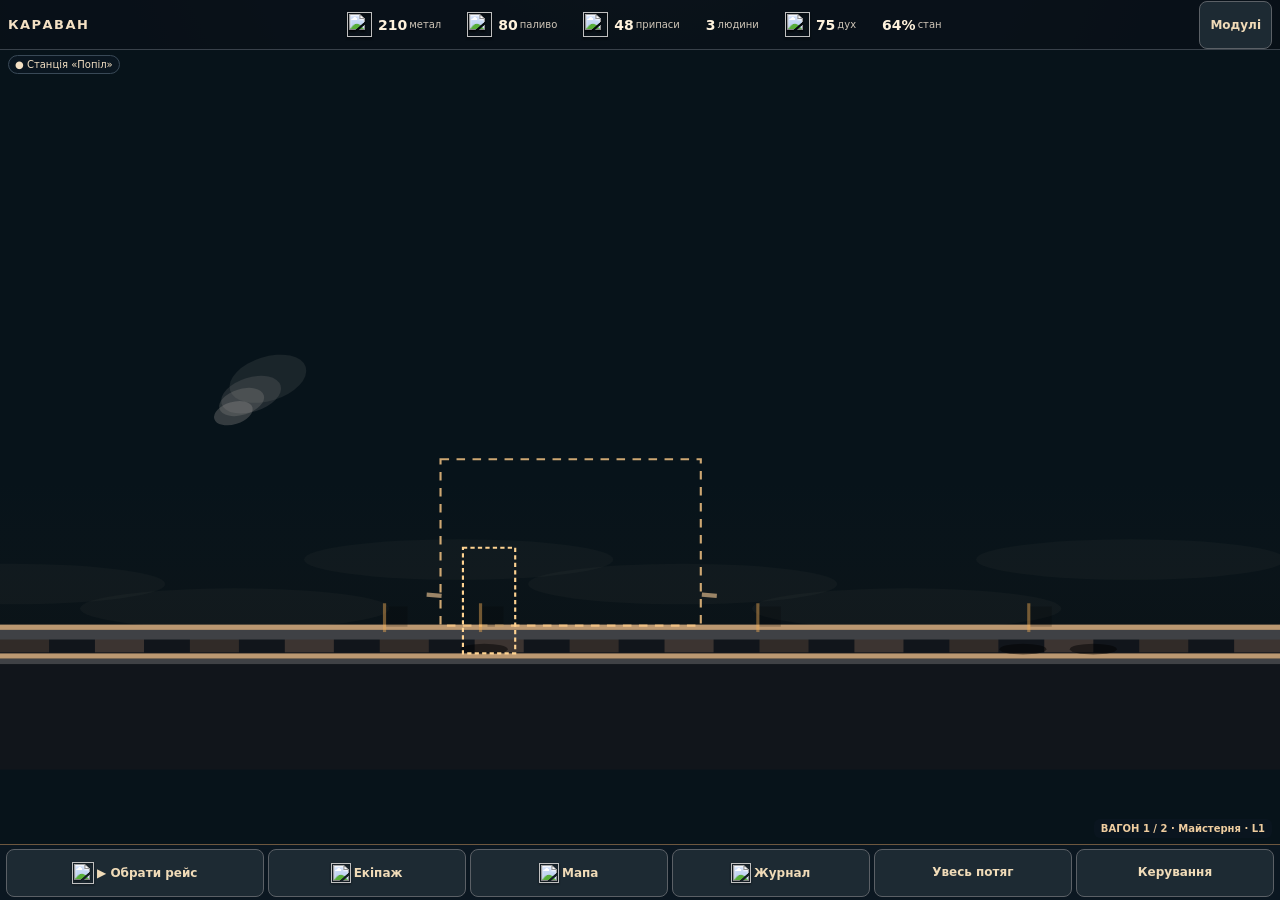
==== commit 438fb6df: "Publish complete source with checksums matching tested Android checkout" ====
--- a/game/v012_restored/index.html
+++ b/game/v012_restored/index.html
@@ -1,36 +1,63 @@
-<!doctype html><html lang="uk"><head><meta charset="utf-8"><meta name="viewport" content="width=device-width, initial-scale=1, maximum-scale=1, viewport-fit=cover"><meta name="theme-color" content="#0c151d"><title>КАРАВАН: ОСТАННЯ ДОРОГА</title><link rel="stylesheet" href="style.css"><link rel="stylesheet" href="android.css"></head><body class="android-ui">
-<header aria-label="Ресурси каравану"><div class="brand"><b>КАРАВАН</b></div><div class="topstats"><span><b id="metal">210</b><span class="stat-name"> метал</span></span><span><b id="fuel">80</b><span class="stat-name"> паливо</span></span><span><b id="supplies">48</b><span class="stat-name"> припаси</span></span><span aria-label="Екіпаж: 3"><b>3</b> <span class="stat-name">людини</span></span><span class="longstat"><b id="morale">75</b><span class="stat-name"> дух</span></span><span title="Стан потяга"><b id="condition">64%</b><span class="stat-name"> стан</span></span></div><button class="menu" id="togglePanel" aria-expanded="false" aria-controls="sidebar">Модулі</button></header>
-<main><section class="scene panel"><div class="sceneheading"><div><small>ЗАТВЕРДЖЕНИЙ АРТ v0.12 · МАРШРУТИ КАРАВАНУ</small><h1>КАРАВАН · ОСТАННЯ ДОРОГА</h1><p>Мандрівний дім, робота й власне життя екіпажу</p></div><div class="chips"><span id="crewAboard" aria-live="polite">СТАНЦІЯ · ЕКІПАЖ 3</span><span id="travelState">● Рух ліворуч</span><span id="fpsLabel">— fps</span></div></div><div class="canvaswrap"><div id="assignmentHint" class="assignment-hint" hidden><span id="assignmentText"></span><button id="cancelAssignment" type="button" aria-label="Скасувати вибір персонажа">×</button></div><canvas id="stage" role="img" aria-label="Інтерактивна сцена: потяг та екіпаж"></canvas><div class="scrim"></div><div class="toast" id="toast" aria-live="polite"></div>
-<div class="boarding-overlay" id="boardingNotice" hidden>ПОСАДКА · 0/3 на борту</div>
-<button type="button" class="boarding-cancel" id="boardingCancel" hidden>✕ Скасувати посадку</button>
-<div id="cameraHud" class="camera-hud" aria-label="Поточний масштаб камери">
-  <span id="currentWagon">ВАГОН 1</span>
-  <small><span id="cameraMode">ОГЛЯД ПОТЯГА</span> · <b id="cameraZoom">100%</b></small>
-</div>
-<section id="wagonQuick" class="wagon-quick" aria-label="Швидке керування вагоном" hidden>
- <div class="wagon-quick-head">
-  <div><strong id="quickWagonName">Вагон</strong><small id="quickWagonStatus">Оберіть працівника</small></div>
-  <button type="button" id="quickWagonClose" aria-label="Закрити швидке керування">×</button>
- </div>
- <div class="wagon-quick-room"><img id="quickRoomPreview" alt="" aria-hidden="true" loading="lazy">
-   <span id="quickRoomState" class="quick-room-state" data-room-state="idle">ПРИЗНАЧТЕ ПРАЦІВНИКА</span>
- </div>
- <small id="quickRoomCrewList" class="quick-room-crew-list">У приміщенні поки нікого немає</small>
- <div class="wagon-quick-actions" id="quickWagonCrew"></div>
- <div class="wagon-quick-production">
-  <div class="wagon-quick-output"><span id="quickProductionName">Виробництво</span><small id="quickProductionText">Очікування</small></div>
-  <div class="wagon-quick-track"><span id="quickProductionProgress"></span></div>
-  <button type="button" id="quickCollect" disabled>Немає готових партій</button>
- </div>
- <button type="button" class="wagon-quick-detail" id="quickWagonDetails">Деталі та покращення</button>
-</section></div><nav class="playbar" aria-label="Основні дії">
-<button id="travel" type="button">Обрати рейс</button>
-<button id="tasksOpen" type="button">Екіпаж</button>
-<button id="routeOpen" type="button">Мапа</button>
-<button id="journalOpen" type="button">Журнал</button>
-<button id="fit" type="button" title="Показати весь потяг">Увесь потяг</button>
-<button id="controlsOpen" type="button" aria-expanded="false" aria-controls="controlsPanel">Керування</button>
-</nav>
-<section id="controlsPanel" class="controls-panel" aria-label="Керування камерою та швидкістю" hidden>
-<div class="controls-head"><strong>Керування</strong><button id="controlsClose" type="button" aria-label="Закрити керування">×</button></div>
-<p>Один палець — рух сцени. Два — масштаб. Торк":1},{"src":"assets/wagons/quarters_L2.png","w":420,"h":189,"bytes":153326,"level":2}]},"cargo":{"title":"Склад","levels":[{"src":"assets/wagons/cargo_L1.png","w":402,"h":200,"bytes":141680,"level":1},{"src":"assets/wagons/cargo_L2.png","w":413,"h":200,"bytes":184698,"level":2}]},"medic":{"title":"Медичний","levels":[{"src":"assets/wagons/medic_L1.png","w":403,"h":200,"bytes":146158,"level":1},{"src":"assets/wagons/medic_L2.png","w":420,"h":188,"bytes":160261,"level":2}]},"recon":{"title":"Розвідка","levels":[{"src":"assets/wagons/recon_L1.png","w":402,"h":218,"bytes":146835,"level":1},{"src":"assets/wagons/recon_L2.png","w":413,"h":218,"bytes":184744,"level":2}]},"guard":{"title":"Охорона","levels":[{"src":"assets/wagons/guard_L1.png","w":403,"h":218,"bytes":145258,"level":1},{"src":"assets/wagons/guard_L2.png","w":420,"h":206,"bytes":162807,"level":2}]},"greenhouse":{"title":"Теплиця","levels":[{"src":"assets/wagons/greenhouse_L1.png","w":402,"h":193,"bytes":146366,"level":1},{"src":"assets/wagons/greenhouse_L2.png","w":413,"h":193,"bytes":178206,"level":2}]},"power":{"title":"Генератор","levels":[{"src":"assets/wagons/power_L1.png","w":403,"h":193,"bytes":152297,"level":1},{"src":"assets/wagons/power_L2.png","w":420,"h":182,"bytes":161384,"level":2}]},"reactor":{"title":"Реактор","levels":[{"src":"assets/wagons/reactor.png","w":720,"h":334,"level":1},{"src":"assets/wagons/reactor.png","w":720,"h":334,"level":2}]},"kitchen":{"title":"Кухня","levels":[{"src":"assets/wagons/kitchen.png","w":731,"h":325,"level":1},{"src":"assets/wagons/kitchen.png","w":731,"h":325,"level":2}]},"barracks":{"title":"Казарма","levels":[{"src":"assets/wagons/barracks.png","w":720,"h":317,"level":1},{"src":"assets/wagons/barracks.png","w":720,"h":317,"level":2}]},"greenhouse_plus":{"title":"Оранжерея","levels":[{"src":"assets/wagons/greenhouse_plus.png","w":735,"h":317,"level":1},{"src":"assets/wagons/greenhouse_plus.png","w":735,"h":317,"level":2}]},"salvage":{"title":"Переробка","levels":[{"src":"assets/wagons/salvage.png","w":720,"h":342,"level":1},{"src":"assets/wagons/salvage.png","w":720,"h":342,"level":2}]},"arsenal":{"title":"Арсенал","levels":[{"src":"assets/wagons/arsenal.png","w":735,"h":342,"level":1},{"src":"assets/wagons/arsenal.png","w":735,"h":342,"level":2}]}},"crew":{"driver":{"title":"Машиніст","walk":[{"src":"assets/crew/driver_walk_00.png","w":64,"h":120,"bytes":16442},{"src":"assets/crew/driver_walk_01.png","w":66,"h":120,"bytes":17305},{"src":"assets/crew/driver_walk_02.png","w":66,"h":120,"bytes":15774},{"src":"assets/crew/driver_walk_03.png","w":66,"h":118,"bytes":15858},{"src":"assets/crew/driver_walk_04.png","w":66,"h":120,"bytes":15723},{"src":"assets/crew/driver_walk_05.png","w":59,"h":119,"bytes":15463}],"idle":[{"src":"assets/crew/driver_idle_00.png","w":68,"h":120,"bytes":17395},{"src":"assets/crew/driver_idle_01.png","w":68,"h":120,"bytes":17988},{"src":"assets/crew/driver_idle_02.png","w":68,"h":120,"bytes":17248}]},"mechanic":{"title":"Механік","walk":[{"src":"assets/crew/mechanic_walk_00.png","w":66,"h":124,"bytes":16648},{"src":"assets/crew/mechanic_walk_01.png","w":66,"h":124,"bytes":17124},{"src":"assets/crew/mechanic_walk_02.png","w":66,"h":122,"bytes":17485},{"src":"assets/crew/mechanic_walk_03.png","w":66,"h":121,"bytes":17323},{"src":"assets/crew/mechanic_walk_04.png","w":66,"h":122,"bytes":18045},{"src":"assets/crew/mechanic_walk_05.png","w":59,"h":122,"bytes":16111}],"idle":[{"src":"assets/crew/mechanic_idle_00.png","w":68,"h":124,"bytes":17114},{"src":"assets/crew/mechanic_idle_01.png","w":68,"h":124,"bytes":17195},{"src":"assets/crew/mechanic_idle_02.png","w":68,"h":121,"bytes":16721}]},"medic":{"title":"Медик","walk":[{"src":"assets/crew/medic_walk_00.png","w":66,"h":118,"bytes":17598},{"src":"assets/crew/medic_walk_01.png","w":66,"h":118,"bytes":17194},{"src":"assets/crew/medic_walk_02.png","w":66,"h":111,"bytes":17224},{"src":"assets/crew/medic_walk_03.png","w":66,"h":111,"bytes":17119},{"src":"assets/crew/medic_walk_04.png","w":66,"h":110,"bytes":17760},{"src":"assets/crew/medic_walk_05.png","w":59,"h":110,"bytes":15437}],"idle":[{"src":"assets/crew/medic_idle_00.png","w":68,"h":118,"bytes":16585},{"src":"assets/crew/medic_idle_01.png","w":68,"h":118,"bytes":16609},{"src":"assets/crew/medic_idle_02.png","w":68,"h":111,"bytes":16581}]},"scout":{"title":"Розвідник","walk":[{"src":"assets/crew/scout_walk_00.png","w":66,"h":123,"bytes":20131},{"src":"assets/crew/scout_walk_01.png","w":66,"h":123,"bytes":18050},{"src":"assets/crew/scout_walk_02.png","w":66,"h":110,"bytes":17717},{"src":"assets/crew/scout_walk_03.png","w":66,"h":111,"bytes":18776},{"src":"assets/crew/scout_walk_04.png","w":66,"h":109,"bytes":17539},{"src":"assets/crew/scout_walk_05.png","w":59,"h":123,"bytes":11801}],"idle":[{"src":"assets/crew/scout_idle_00.png","w":68,"h":123,"bytes":18345},{"src":"assets/crew/scout_idle_01.png","w":68,"h":123,"bytes":17588},{"src":"assets/crew/scout_idle_02.png","w":68,"h":110,"bytes":17820}]},"guard":{"title":"Охоронець","walk":[{"src":"assets/crew/guard_walk_00.png","w":66,"h":112,"bytes":16861},{"src":"assets/crew/guard_walk_01.png","w":66,"h":112,"bytes":15912},{"src":"assets/crew/guard_walk_02.png","w":66,"h":104,"bytes":14925},{"src":"assets/crew/guard_walk_03.png","w":66,"h":104,"bytes":14964},{"src":"assets/crew/guard_walk_04.png","w":66,"h":103,"bytes":15147},{"src":"assets/crew/guard_walk_05.png","w":59,"h":104,"bytes":13598}],"idle":[{"src":"assets/crew/guard_idle_00.png","w":68,"h":112,"bytes":17815},{"src":"assets/crew/guard_idle_01.png","w":68,"h":112,"bytes":16727},{"src":"assets/crew/guard_idle_02.png","w":68,"h":107,"bytes":16536}]},"operator":{"title":"Оператор","walk":[{"src":"assets/crew/operator_walk_00.png","w":66,"h":120,"bytes":15683},{"src":"assets/crew/operator_walk_01.png","w":66,"h":120,"bytes":16718},{"src":"assets/crew/operator_walk_02.png","w":66,"h":120,"bytes":17398},{"src":"assets/crew/operator_walk_03.png","w":66,"h":116,"bytes":17024},{"src":"assets/crew/operator_walk_04.png","w":66,"h":120,"bytes":18237},{"src":"assets/crew/operator_walk_05.png","w":59,"h":119,"bytes":15932}],"idle":[{"src":"assets/crew/operator_idle_00.png","w":68,"h":120,"bytes":15848},{"src":"assets/crew/operator_idle_01.png","w":68,"h":120,"bytes":16041},{"src":"assets/crew/operator_idle_02.png","w":68,"h":120,"bytes":16449}]}},"vfx":{"smoke":[{"src":"assets/vfx/smoke_00.png","w":116,"h":150,"bytes":13347},{"src":"assets/vfx/smoke_01.png","w":132,"h":150,"bytes":22895},{"src":"assets/vfx/smoke_02.png","w":149,"h":150,"bytes":31147},{"src":"assets/vfx/smoke_03.png","w":154,"h":150,"bytes":35997},{"src":"assets/vfx/smoke_04.png","w":152,"h":150,"bytes":41033},{"src":"assets/vfx/smoke_05.png","w":150,"h":150,"bytes":39638}],"wheel":[{"src":"assets/vfx/wheel_00.png","w":142,"h":122,"bytes":30441},{"src":"assets/vfx/wheel_01.png","w":144,"h":122,"bytes":33072},{"src":"assets/vfx/wheel_02.png","w":144,"h":122,"bytes":31475},{"src":"assets/vfx/wheel_03.png","w":144,"h":122,"bytes":34275},{"src":"assets/vfx/wheel_04.png","w":144,"h":122,"bytes":32573},{"src":"assets/vfx/wheel_05.png","w":144,"h":122,"bytes":34004},{"src":"assets/vfx/wheel_06.png","w":144,"h":122,"bytes":33275},{"src":"assets/vfx/wheel_07.png","w":144,"h":122,"bytes":33305},{"src":"assets/vfx/wheel_08.png","w":144,"h":122,"bytes":33899}]},"train":{"locomotive":{"src":"assets/train/locomotive.png","w":500,"h":321,"bytes":278866},"variants":[{"src":"assets/train/locomotive_L1.png","w":731,"h":272},{"src":"assets/train/locomotive_L2.png","w":772,"h":276},{"src":"assets/train/locomotive_L3.png","w":785,"h":262},{"src":"assets/train/locomotive_L4.png","w":860,"h":264}]},"background":{"src":"assets/backdrop.jpg"},"attachments":{"plow_L1":{"src":"assets/attachments/plow_L1.png","w":196,"h":113},"plow_L2":{"src":"assets/attachments/plow_L2.png","w":229,"h":114},"plow_L3":{"src":"assets/attachments/plow_L3.png","w":223,"h":121},"headlamp_L1":{"src":"assets/attachments/headlamp_L1.png","w":117,"h":102},"headlamp_L2":{"src":"assets/attachments/headlamp_L2.png","w":137,"h":97},"headlamp_L3":{"src":"assets/attachments/headlamp_L3.png","w":134,"h":104}}};</script><script src="camera.js"></script><script src="journal.js"></script><script src="routes.js"></script><script src="production.js"></script><script src="crew_transit.js"></script><script src="boarding.js"></script><script src="interior_life.js"></script><script src="internal_transfer.js"></script><script src="crew_wellbeing.js"></script><script src="crew_autonomy.js"></script><script src="ui_icons.js"></script><script src="art_config_v013c.js"></script><script src="art_bridge_v013c.js"></script><script src="app.js"></script></body></html>
+<!doctype html><html lang="uk"><head><meta charset="utf-8"><meta name="viewport" content="width=device-width, initial-scale=1, maximum-scale=1, viewport-fit=cover"><meta name="theme-color" content="#0c151d"><title>КАРАВАН: ОСТАННЯ ДОРОГА</title><link rel="stylesheet" href="style.css"><link rel="stylesheet" href="android.css"></head><body class="android-ui">
+<header aria-label="Ресурси каравану"><div class="brand"><b>КАРАВАН</b></div><div class="topstats"><span><b id="metal">210</b><span class="stat-name"> метал</span></span><span><b id="fuel">80</b><span class="stat-name"> паливо</span></span><span><b id="supplies">48</b><span class="stat-name"> припаси</span></span><span aria-label="Екіпаж: 3"><b>3</b> <span class="stat-name">людини</span></span><span class="longstat"><b id="morale">75</b><span class="stat-name"> дух</span></span><span title="Стан потяга"><b id="condition">64%</b><span class="stat-name"> стан</span></span></div><button class="menu" id="togglePanel" aria-expanded="false" aria-controls="sidebar">Модулі</button></header>
+<main><section class="scene panel"><div class="sceneheading"><div><small>ЗАТВЕРДЖЕНИЙ АРТ v0.12 · МАРШРУТИ КАРАВАНУ</small><h1>КАРАВАН · ОСТАННЯ ДОРОГА</h1><p>Мандрівний дім, робота й власне життя екіпажу</p></div><div class="chips"><span id="crewAboard" aria-live="polite">СТАНЦІЯ · ЕКІПАЖ 3</span><span id="travelState">● Рух ліворуч</span><span id="fpsLabel">— fps</span></div></div><div class="canvaswrap"><div id="assignmentHint" class="assignment-hint" hidden><span id="assignmentText"></span><button id="cancelAssignment" type="button" aria-label="Скасувати вибір персонажа">×</button></div><canvas id="stage" role="img" aria-label="Інтерактивна сцена: потяг та екіпаж"></canvas><div class="scrim"></div><div class="toast" id="toast" aria-live="polite"></div>
+<div class="boarding-overlay" id="boardingNotice" hidden>ПОСАДКА · 0/3 на борту</div>
+<button type="button" class="boarding-cancel" id="boardingCancel" hidden>✕ Скасувати посадку</button>
+<div id="cameraHud" class="camera-hud" aria-label="Поточний масштаб камери">
+  <span id="currentWagon">ВАГОН 1</span>
+  <small><span id="cameraMode">ОГЛЯД ПОТЯГА</span> · <b id="cameraZoom">100%</b></small>
+</div>
+<section id="wagonQuick" class="wagon-quick" aria-label="Швидке керування вагоном" hidden>
+ <div class="wagon-quick-head">
+  <div><strong id="quickWagonName">Вагон</strong><small id="quickWagonStatus">Оберіть працівника</small></div>
+  <button type="button" id="quickWagonClose" aria-label="Закрити швидке керування">×</button>
+ </div>
+ <div class="wagon-quick-room"><img id="quickRoomPreview" alt="" aria-hidden="true" loading="lazy">
+   <span id="quickRoomState" class="quick-room-state" data-room-state="idle">ПРИЗНАЧТЕ ПРАЦІВНИКА</span>
+ </div>
+ <small id="quickRoomCrewList" class="quick-room-crew-list">У приміщенні поки нікого немає</small>
+ <div class="wagon-quick-actions" id="quickWagonCrew"></div>
+ <div class="wagon-quick-production">
+  <div class="wagon-quick-output"><span id="quickProductionName">Виробництво</span><small id="quickProductionText">Очікування</small></div>
+  <div class="wagon-quick-track"><span id="quickProductionProgress"></span></div>
+  <button type="button" id="quickCollect" disabled>Немає готових партій</button>
+ </div>
+ <button type="button" class="wagon-quick-detail" id="quickWagonDetails">Деталі та покращення</button>
+</section></div><nav class="playbar" aria-label="Основні дії">
+<button id="travel" type="button">Обрати рейс</button>
+<button id="tasksOpen" type="button">Екіпаж</button>
+<button id="routeOpen" type="button">Мапа</button>
+<button id="journalOpen" type="button">Журнал</button>
+<button id="fit" type="button" title="Показати весь потяг">Увесь потяг</button>
+<button id="controlsOpen" type="button" aria-expanded="false" aria-controls="controlsPanel">Керування</button>
+</nav>
+<section id="controlsPanel" class="controls-panel" aria-label="Керування камерою та швидкістю" hidden>
+<div class="controls-head"><strong>Керування</strong><button id="controlsClose" type="button" aria-label="Закрити керування">×</button></div>
+<p>Один палець — рух сцени. Два — масштаб. Торкніться вагона для роботи з ним.</p>
+<div class="controls-row"><button id="slower" type="button" aria-label="Зменшити швидкість">−</button><span>Швидкість <b id="speedLabel">1.0×</b></span><button id="faster" type="button" aria-label="Збільшити швидкість">+</button></div>
+<div class="controls-row"><button id="cameraOut" type="button" aria-label="Віддалити">−</button><span>Масштаб сцени</span><button id="cameraIn" type="button" aria-label="Наблизити">+</button></div>
+<div class="controls-row"><button data-view-mode="train" type="button" aria-pressed="true">Потяг</button><button data-view-mode="wagon" type="button" aria-pressed="false">Обраний вагон</button></div>
+<button id="newCrew" type="button">Обрати наступного члена екіпажу</button>
+</section></section>
+<div id="sidebarBackdrop" class="sidebar-backdrop" hidden></div><aside class="panel sidebar" id="sidebar" role="dialog" aria-modal="true" aria-label="Конструктор потяга" data-section="modules"><button type="button" class="close-sidebar" id="closeSidebar" aria-label="Закрити панель конструктора">✕ Закрити панель</button><div class="sidebar-section" data-section="modules"><div class="sidehead"><h2>Конструктор</h2><small>14 типів · L1 / L2 · локомотив L1–L4</small></div><div class="upgrade locomotive-box"><div><span class="smallcaps">ЛОКОМОТИВ</span><strong id="locoLevel">L1 · базовий</strong></div><p class="note">Апгрейд змінює справжню модель локомотива.</p><button class="primary" id="locoUpgrade" type="button">⬆ Локомотив · 80 ⚙ / 12 ⛽</button></div>
+<label>СКЛАД ПОТЯГА · ТОРКНИСЯ ВАГОНА</label><div id="carList" class="carlist"></div>
+<label for="wagon">Тип вибраного вагона</label><select id="wagon"></select><div class="upgrade"><div><span class="smallcaps">РІВЕНЬ ВАГОНА</span><strong id="levelState">L1 · базовий</strong></div><div class="levelrow"><button id="base">L1</button><button id="upgrade" class="primary">⬆ Поліпшити · 35 ⚙</button></div><p class="note">Покращення застосовується до конкретного вагона. Збільшується його продуктивність.</p></div><div class="attachbox"><label for="newWagon">Новий вагон</label><select id="newWagon"></select><div class="levelrow"><button id="attachCar" class="primary" type="button">＋ Причепити · 60 ⚙</button><button id="detachCar" type="button">− Відчепити</button></div><small id="carCapacity">2 / 3 вагонів</small></div><div class="split"><div><label for="crewRole">Персонаж</label><select id="crewRole"></select></div><div><label for="timeMode">Освітлення</label><select id="timeMode"><option value="sunset">Захід сонця</option><option value="night">Темніша ніч</option></select></div></div></div><section class="crewpanel sidebar-section" data-section="crew" id="crewpanel"><div class="crewtitle"><div><small>РУХОМИЙ ЕКІПАЖ</small><h3>Завдання персонажів</h3></div><span class="crewtag">3 персонажі</span></div><p class="crewhelp">Вибери персонажа, потім місце його роботи. На стоянці персонаж іде до свого вагона, під час рейсу переходить усередині потяга. Втома та самотність впливають на самостійні перерви. Після них він повертається до призначеної роботи, якщо місце вільне.</p><div id="crewList" class="crewlist"></div><button id="pickCrewWagon" class="assign-to-selected" type="button">Обрати вагон на сцені</button><button id="sendCrewToCar" class="assign-to-selected" type="button">➜ Направити обраного персонажа в поточний вагон</button><div class="assignrow"><button type="button" class="assignment" data-target="engine">⚙ Локомотив</button><button type="button" class="assignment" data-target="center">🔧 Середній вагон</button><button type="button" class="assignment" data-target="rear">▣ Другий вагон</button><button type="button" class="assignment" data-target="tail" id="tailAssignment">▥ Третій вагон</button></div><div class="crewactions"><button id="cancelJob" type="button">✕ Скасувати доручення</button><button id="crewHome" type="button">↶ Повернути на патруль</button></div><button id="sendCrewRest" class="assign-to-selected" type="button">ВІДПОЧИТИ · призначити спальне місце</button><div class="crewsummary" id="crewSummary" aria-live="polite">Обраний механік · вільний</div></section><section class="journal-panel sidebar-section" data-section="journal" id="journalPanel" aria-label="Бортовий журнал">
+  <div class="journal-head"><small>БОРОТЬБА ЗА ВИЖИВАННЯ</small><h3>Бортовий журнал</h3></div>
+  <p class="note">Досягнення за фактичні дії екіпажу та покращення потяга. Нагороду можна забрати один раз.</p>
+  <div id="journalSummary" class="journal-summary">0 / 4 нагород отримано</div>
+  <div id="journalList" class="journal-list"></div>
+</section>
+<section class="route-panel sidebar-section" data-section="routes" id="routePanel" aria-label="Карта маршрутів">
+ <div class="route-head"><small>ЗАЛІЗНИЧНІ ШЛЯХИ · ОФЛАЙН</small><h3>Карта маршруту</h3></div>
+ <div class="route-station"><img id="stationArt" alt="" aria-hidden="true" loading="lazy">
+  <strong id="stationName">Попіл</strong><small id="stationSubtitle">Стара майстерня</small></div>
+ <p id="routeCount" class="route-count">0 завершених рейсів</p>
+ <p id="routeActive" class="route-active">Стоянка · можна обрати наступну станцію</p>
+ <div class="route-progress"><span id="routeProgress"></span></div>
+ <small id="routeEta">Немає активного рейсу</small>
+ <button id="routePause" type="button" disabled>▶ Продовжити</button>
+<button id="boardingCancelRoute" type="button" hidden>✕ Скасувати посадку без витрат</button>
+ <div id="routeIncident" class="route-incident" role="group" aria-label="Подія в дорозі" hidden></div>
+ <div id="routeList" class="route-list"></div>
+ <p id="routeLastEvent" class="route-event">Подій у дорозі ще не було</p>
+</section><div class="sidebar-section" data-section="modules"><label class="check"><input type="checkbox" id="effects" checked> Дим, пара, пил і рухомі шари</label><div class="details"><div class="smallcaps">ВИБРАНО</div><strong id="chosenName">Майстерня</strong><div id="chosenDesc">Вагон, у якому екіпаж ремонтує обладнання.</div><div class="asset-count">14 типів вагонів · 4 корпуси локомотива · екіпаж · автономне збереження</div></div><button id="reset" class="soft">↻ Скинути тестовий прогрес</button><p class="foot">Це тест графіки і взаємодії, не готова гра. Ключові ресурси окремі; деякі кадри ШІ потребують художнього очищення.</p></div></aside></main><script>globalThis.CARAVAN_MANIFEST={"wagon":{"workshop":{"title":"Майстерня","levels":[{"src":"assets/wagons/workshop_L1.png","w":402,"h":188,"bytes":146723,"level":1},{"src":"assets/wagons/workshop_L2.png","w":413,"h":200,"bytes":186866,"level":2}]},"quarters":{"title":"Житловий","levels":[{"src":"assets/wagons/quarters_L1.png","w":403,"h":174,"bytes":144391,"level":1},{"src":"assets/wagons/quarters_L2.png","w":420,"h":189,"bytes":153326,"level":2}]},"cargo":{"title":"Склад","levels":[{"src":"assets/wagons/cargo_L1.png","w":402,"h":200,"bytes":141680,"level":1},{"src":"assets/wagons/cargo_L2.png","w":413,"h":200,"bytes":184698,"level":2}]},"medic":{"title":"Медичний","levels":[{"src":"assets/wagons/medic_L1.png","w":403,"h":200,"bytes":146158,"level":1},{"src":"assets/wagons/medic_L2.png","w":420,"h":188,"bytes":160261,"level":2}]},"recon":{"title":"Розвідка","levels":[{"src":"assets/wagons/recon_L1.png","w":402,"h":218,"bytes":146835,"level":1},{"src":"assets/wagons/recon_L2.png","w":413,"h":218,"bytes":184744,"level":2}]},"guard":{"title":"Охорона","levels":[{"src":"assets/wagons/guard_L1.png","w":403,"h":218,"bytes":145258,"level":1},{"src":"assets/wagons/guard_L2.png","w":420,"h":206,"bytes":162807,"level":2}]},"greenhouse":{"title":"Теплиця","levels":[{"src":"assets/wagons/greenhouse_L1.png","w":402,"h":193,"bytes":146366,"level":1},{"src":"assets/wagons/greenhouse_L2.png","w":413,"h":193,"bytes":178206,"level":2}]},"power":{"title":"Генератор","levels":[{"src":"assets/wagons/power_L1.png","w":403,"h":193,"bytes":152297,"level":1},{"src":"assets/wagons/power_L2.png","w":420,"h":182,"bytes":161384,"level":2}]},"reactor":{"title":"Реактор","levels":[{"src":"assets/wagons/reactor.png","w":720,"h":334,"level":1},{"src":"assets/wagons/reactor.png","w":720,"h":334,"level":2}]},"kitchen":{"title":"Кухня","levels":[{"src":"assets/wagons/kitchen.png","w":731,"h":325,"level":1},{"src":"assets/wagons/kitchen.png","w":731,"h":325,"level":2}]},"barracks":{"title":"Казарма","levels":[{"src":"assets/wagons/barracks.png","w":720,"h":317,"level":1},{"src":"assets/wagons/barracks.png","w":720,"h":317,"level":2}]},"greenhouse_plus":{"title":"Оранжерея","levels":[{"src":"assets/wagons/greenhouse_plus.png","w":735,"h":317,"level":1},{"src":"assets/wagons/greenhouse_plus.png","w":735,"h":317,"level":2}]},"salvage":{"title":"Переробка","levels":[{"src":"assets/wagons/salvage.png","w":720,"h":342,"level":1},{"src":"assets/wagons/salvage.png","w":720,"h":342,"level":2}]},"arsenal":{"title":"Арсенал","levels":[{"src":"assets/wagons/arsenal.png","w":735,"h":342,"level":1},{"src":"assets/wagons/arsenal.png","w":735,"h":342,"level":2}]}},"crew":{"driver":{"title":"Машиніст","walk":[{"src":"assets/crew/driver_walk_00.png","w":64,"h":120,"bytes":16442},{"src":"assets/crew/driver_walk_01.png","w":66,"h":120,"bytes":17305},{"src":"assets/crew/driver_walk_02.png","w":66,"h":120,"bytes":15774},{"src":"assets/crew/driver_walk_03.png","w":66,"h":118,"bytes":15858},{"src":"assets/crew/driver_walk_04.png","w":66,"h":120,"bytes":15723},{"src":"assets/crew/driver_walk_05.png","w":59,"h":119,"bytes":15463}],"idle":[{"src":"assets/crew/driver_idle_00.png","w":68,"h":120,"bytes":17395},{"src":"assets/crew/driver_idle_01.png","w":68,"h":120,"bytes":17988},{"src":"assets/crew/driver_idle_02.png","w":68,"h":120,"bytes":17248}]},"mechanic":{"title":"Механік","walk":[{"src":"assets/crew/mechanic_walk_00.png","w":66,"h":124,"bytes":16648},{"src":"assets/crew/mechanic_walk_01.png","w":66,"h":124,"bytes":17124},{"src":"assets/crew/mechanic_walk_02.png","w":66,"h":122,"bytes":17485},{"src":"assets/crew/mechanic_walk_03.png","w":66,"h":121,"bytes":17323},{"src":"assets/crew/mechanic_walk_04.png","w":66,"h":122,"bytes":18045},{"src":"assets/crew/mechanic_walk_05.png","w":59,"h":122,"bytes":16111}],"idle":[{"src":"assets/crew/mechanic_idle_00.png","w":68,"h":124,"bytes":17114},{"src":"assets/crew/mechanic_idle_01.png","w":68,"h":124,"bytes":17195},{"src":"assets/crew/mechanic_idle_02.png","w":68,"h":121,"bytes":16721}]},"medic":{"title":"Медик","walk":[{"src":"assets/crew/medic_walk_00.png","w":66,"h":118,"bytes":17598},{"src":"assets/crew/medic_walk_01.png","w":66,"h":118,"bytes":17194},{"src":"assets/crew/medic_walk_02.png","w":66,"h":111,"bytes":17224},{"src":"assets/crew/medic_walk_03.png","w":66,"h":111,"bytes":17119},{"src":"assets/crew/medic_walk_04.png","w":66,"h":110,"bytes":17760},{"src":"assets/crew/medic_walk_05.png","w":59,"h":110,"bytes":15437}],"idle":[{"src":"assets/crew/medic_idle_00.png","w":68,"h":118,"bytes":16585},{"src":"assets/crew/medic_idle_01.png","w":68,"h":118,"bytes":16609},{"src":"assets/crew/medic_idle_02.png","w":68,"h":111,"bytes":16581}]},"scout":{"title":"Розвідник","walk":[{"src":"assets/crew/scout_walk_00.png","w":66,"h":123,"bytes":20131},{"src":"assets/crew/scout_walk_01.png","w":66,"h":123,"bytes":18050},{"src":"assets/crew/scout_walk_02.png","w":66,"h":110,"bytes":17717},{"src":"assets/crew/scout_walk_03.png","w":66,"h":111,"bytes":18776},{"src":"assets/crew/scout_walk_04.png","w":66,"h":109,"bytes":17539},{"src":"assets/crew/scout_walk_05.png","w":59,"h":123,"bytes":11801}],"idle":[{"src":"assets/crew/scout_idle_00.png","w":68,"h":123,"bytes":18345},{"src":"assets/crew/scout_idle_01.png","w":68,"h":123,"bytes":17588},{"src":"assets/crew/scout_idle_02.png","w":68,"h":110,"bytes":17820}]},"guard":{"title":"Охоронець","walk":[{"src":"assets/crew/guard_walk_00.png","w":66,"h":112,"bytes":16861},{"src":"assets/crew/guard_walk_01.png","w":66,"h":112,"bytes":15912},{"src":"assets/crew/guard_walk_02.png","w":66,"h":104,"bytes":14925},{"src":"assets/crew/guard_walk_03.png","w":66,"h":104,"bytes":14964},{"src":"assets/crew/guard_walk_04.png","w":66,"h":103,"bytes":15147},{"src":"assets/crew/guard_walk_05.png","w":59,"h":104,"bytes":13598}],"idle":[{"src":"assets/crew/guard_idle_00.png","w":68,"h":112,"bytes":17815},{"src":"assets/crew/guard_idle_01.png","w":68,"h":112,"bytes":16727},{"src":"assets/crew/guard_idle_02.png","w":68,"h":107,"bytes":16536}]},"operator":{"title":"Оператор","walk":[{"src":"assets/crew/operator_walk_00.png","w":66,"h":120,"bytes":15683},{"src":"assets/crew/operator_walk_01.png","w":66,"h":120,"bytes":16718},{"src":"assets/crew/operator_walk_02.png","w":66,"h":120,"bytes":17398},{"src":"assets/crew/operator_walk_03.png","w":66,"h":116,"bytes":17024},{"src":"assets/crew/operator_walk_04.png","w":66,"h":120,"bytes":18237},{"src":"assets/crew/operator_walk_05.png","w":59,"h":119,"bytes":15932}],"idle":[{"src":"assets/crew/operator_idle_00.png","w":68,"h":120,"bytes":15848},{"src":"assets/crew/operator_idle_01.png","w":68,"h":120,"bytes":16041},{"src":"assets/crew/operator_idle_02.png","w":68,"h":120,"bytes":16449}]}},"vfx":{"smoke":[{"src":"assets/vfx/smoke_00.png","w":116,"h":150,"bytes":13347},{"src":"assets/vfx/smoke_01.png","w":132,"h":150,"bytes":22895},{"src":"assets/vfx/smoke_02.png","w":149,"h":150,"bytes":31147},{"src":"assets/vfx/smoke_03.png","w":154,"h":150,"bytes":35997},{"src":"assets/vfx/smoke_04.png","w":152,"h":150,"bytes":41033},{"src":"assets/vfx/smoke_05.png","w":150,"h":150,"bytes":39638}],"wheel":[{"src":"assets/vfx/wheel_00.png","w":142,"h":122,"bytes":30441},{"src":"assets/vfx/wheel_01.png","w":144,"h":122,"bytes":33072},{"src":"assets/vfx/wheel_02.png","w":144,"h":122,"bytes":31475},{"src":"assets/vfx/wheel_03.png","w":144,"h":122,"bytes":34275},{"src":"assets/vfx/wheel_04.png","w":144,"h":122,"bytes":32573},{"src":"assets/vfx/wheel_05.png","w":144,"h":122,"bytes":34004},{"src":"assets/vfx/wheel_06.png","w":144,"h":122,"bytes":33275},{"src":"assets/vfx/wheel_07.png","w":144,"h":122,"bytes":33305},{"src":"assets/vfx/wheel_08.png","w":144,"h":122,"bytes":33899}]},"train":{"locomotive":{"src":"assets/train/locomotive.png","w":500,"h":321,"bytes":278866},"variants":[{"src":"assets/train/locomotive_L1.png","w":731,"h":272},{"src":"assets/train/locomotive_L2.png","w":772,"h":276},{"src":"assets/train/locomotive_L3.png","w":785,"h":262},{"src":"assets/train/locomotive_L4.png","w":860,"h":264}]},"background":{"src":"assets/backdrop.jpg"},"attachments":{"plow_L1":{"src":"assets/attachments/plow_L1.png","w":196,"h":113},"plow_L2":{"src":"assets/attachments/plow_L2.png","w":229,"h":114},"plow_L3":{"src":"assets/attachments/plow_L3.png","w":223,"h":121},"headlamp_L1":{"src":"assets/attachments/headlamp_L1.png","w":117,"h":102},"headlamp_L2":{"src":"assets/attachments/headlamp_L2.png","w":137,"h":97},"headlamp_L3":{"src":"assets/attachments/headlamp_L3.png","w":134,"h":104}}};</script><script src="camera.js"></script><script src="journal.js"></script><script src="routes.js"></script><script src="production.js"></script><script src="crew_transit.js"></script><script src="boarding.js"></script><script src="interior_life.js"></script><script src="internal_transfer.js"></script><script src="crew_wellbeing.js"></script><script src="crew_autonomy.js"></script><script src="ui_icons.js"></script><script src="art_config_v013c.js"></script><script src="art_bridge_v013c.js"></script><script src="app.js"></script></body></html>
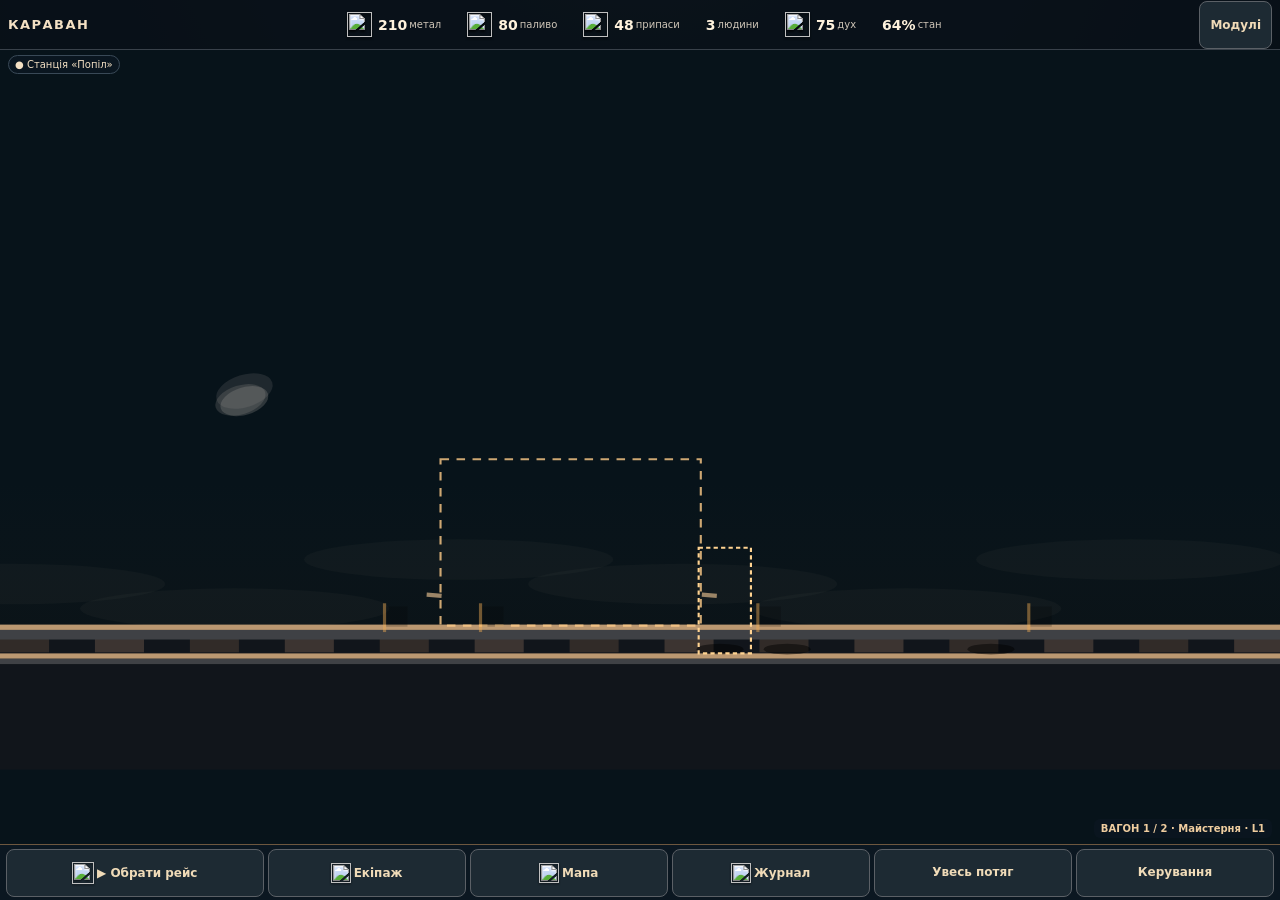
==== commit b0313636: "D7: compact Android scene and contextual rest availability text" ====
--- a/game/v012_restored/index.html
+++ b/game/v012_restored/index.html
@@ -41,7 +41,7 @@
 </section></section>
 <div id="sidebarBackdrop" class="sidebar-backdrop" hidden></div><aside class="panel sidebar" id="sidebar" role="dialog" aria-modal="true" aria-label="Конструктор потяга" data-section="modules"><button type="button" class="close-sidebar" id="closeSidebar" aria-label="Закрити панель конструктора">✕ Закрити панель</button><div class="sidebar-section" data-section="modules"><div class="sidehead"><h2>Конструктор</h2><small>14 типів · L1 / L2 · локомотив L1–L4</small></div><div class="upgrade locomotive-box"><div><span class="smallcaps">ЛОКОМОТИВ</span><strong id="locoLevel">L1 · базовий</strong></div><p class="note">Апгрейд змінює справжню модель локомотива.</p><button class="primary" id="locoUpgrade" type="button">⬆ Локомотив · 80 ⚙ / 12 ⛽</button></div>
 <label>СКЛАД ПОТЯГА · ТОРКНИСЯ ВАГОНА</label><div id="carList" class="carlist"></div>
-<label for="wagon">Тип вибраного вагона</label><select id="wagon"></select><div class="upgrade"><div><span class="smallcaps">РІВЕНЬ ВАГОНА</span><strong id="levelState">L1 · базовий</strong></div><div class="levelrow"><button id="base">L1</button><button id="upgrade" class="primary">⬆ Поліпшити · 35 ⚙</button></div><p class="note">Покращення застосовується до конкретного вагона. Збільшується його продуктивність.</p></div><div class="attachbox"><label for="newWagon">Новий вагон</label><select id="newWagon"></select><div class="levelrow"><button id="attachCar" class="primary" type="button">＋ Причепити · 60 ⚙</button><button id="detachCar" type="button">− Відчепити</button></div><small id="carCapacity">2 / 3 вагонів</small></div><div class="split"><div><label for="crewRole">Персонаж</label><select id="crewRole"></select></div><div><label for="timeMode">Освітлення</label><select id="timeMode"><option value="sunset">Захід сонця</option><option value="night">Темніша ніч</option></select></div></div></div><section class="crewpanel sidebar-section" data-section="crew" id="crewpanel"><div class="crewtitle"><div><small>РУХОМИЙ ЕКІПАЖ</small><h3>Завдання персонажів</h3></div><span class="crewtag">3 персонажі</span></div><p class="crewhelp">Вибери персонажа, потім місце його роботи. На стоянці персонаж іде до свого вагона, під час рейсу переходить усередині потяга. Втома та самотність впливають на самостійні перерви. Після них він повертається до призначеної роботи, якщо місце вільне.</p><div id="crewList" class="crewlist"></div><button id="pickCrewWagon" class="assign-to-selected" type="button">Обрати вагон на сцені</button><button id="sendCrewToCar" class="assign-to-selected" type="button">➜ Направити обраного персонажа в поточний вагон</button><div class="assignrow"><button type="button" class="assignment" data-target="engine">⚙ Локомотив</button><button type="button" class="assignment" data-target="center">🔧 Середній вагон</button><button type="button" class="assignment" data-target="rear">▣ Другий вагон</button><button type="button" class="assignment" data-target="tail" id="tailAssignment">▥ Третій вагон</button></div><div class="crewactions"><button id="cancelJob" type="button">✕ Скасувати доручення</button><button id="crewHome" type="button">↶ Повернути на патруль</button></div><button id="sendCrewRest" class="assign-to-selected" type="button">ВІДПОЧИТИ · призначити спальне місце</button><div class="crewsummary" id="crewSummary" aria-live="polite">Обраний механік · вільний</div></section><section class="journal-panel sidebar-section" data-section="journal" id="journalPanel" aria-label="Бортовий журнал">
+<label for="wagon">Тип вибраного вагона</label><select id="wagon"></select><div class="upgrade"><div><span class="smallcaps">РІВЕНЬ ВАГОНА</span><strong id="levelState">L1 · базовий</strong></div><div class="levelrow"><button id="base">L1</button><button id="upgrade" class="primary">⬆ Поліпшити · 35 ⚙</button></div><p class="note">Покращення застосовується до конкретного вагона. Збільшується його продуктивність.</p></div><div class="attachbox"><label for="newWagon">Новий вагон</label><select id="newWagon"></select><div class="levelrow"><button id="attachCar" class="primary" type="button">＋ Причепити · 60 ⚙</button><button id="detachCar" type="button">− Відчепити</button></div><small id="carCapacity">2 / 3 вагонів</small></div><div class="split"><div><label for="crewRole">Персонаж</label><select id="crewRole"></select></div><div><label for="timeMode">Освітлення</label><select id="timeMode"><option value="sunset">Захід сонця</option><option value="night">Темніша ніч</option></select></div></div></div><section class="crewpanel sidebar-section" data-section="crew" id="crewpanel"><div class="crewtitle"><div><small>РУХОМИЙ ЕКІПАЖ</small><h3>Завдання персонажів</h3></div><span class="crewtag">3 персонажі</span></div><p class="crewhelp">Вибери персонажа, потім місце його роботи. На стоянці персонаж іде до свого вагона, під час рейсу переходить усередині потяга. Втома та самотність впливають на самостійні перерви. Після них він повертається до призначеної роботи, якщо місце вільне.</p><div id="crewList" class="crewlist"></div><button id="pickCrewWagon" class="assign-to-selected" type="button">Обрати вагон на сцені</button><button id="sendCrewToCar" class="assign-to-selected" type="button">➜ Направити обраного персонажа в поточний вагон</button><div class="assignrow"><button type="button" class="assignment" data-target="engine">⚙ Локомотив</button><button type="button" class="assignment" data-target="center">🔧 Середній вагон</button><button type="button" class="assignment" data-target="rear">▣ Другий вагон</button><button type="button" class="assignment" data-target="tail" id="tailAssignment">▥ Третій вагон</button></div><div class="crewactions"><button id="cancelJob" type="button">✕ Скасувати доручення</button><button id="crewHome" type="button">↶ Повернути на патруль</button></div><button id="sendCrewRest" class="assign-to-selected" type="button">ВІДПОЧИТИ · призначити спальне місце</button><small id="restHelp" class="rest-help" role="status">Виберіть місце для відпочинку</small><div class="crewsummary" id="crewSummary" aria-live="polite">Обраний механік · вільний</div></section><section class="journal-panel sidebar-section" data-section="journal" id="journalPanel" aria-label="Бортовий журнал">
   <div class="journal-head"><small>БОРОТЬБА ЗА ВИЖИВАННЯ</small><h3>Бортовий журнал</h3></div>
   <p class="note">Досягнення за фактичні дії екіпажу та покращення потяга. Нагороду можна забрати один раз.</p>
   <div id="journalSummary" class="journal-summary">0 / 4 нагород отримано</div>
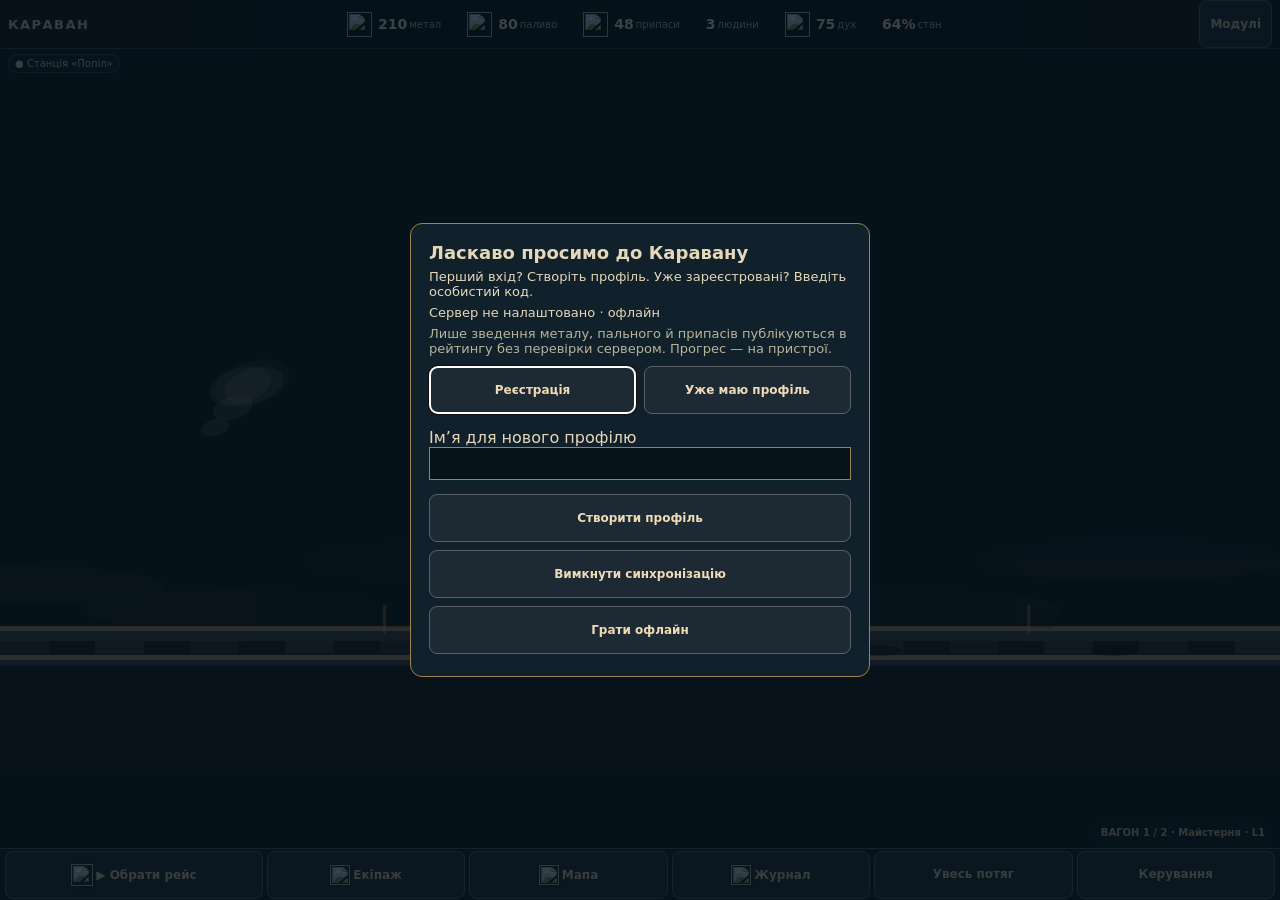
==== commit 03e741c2: "Connect D7A game to resource API with entry registration and offline-first auth" ====
--- a/game/v012_restored/index.html
+++ b/game/v012_restored/index.html
@@ -60,4 +60,12 @@
  <div id="routeIncident" class="route-incident" role="group" aria-label="Подія в дорозі" hidden></div>
  <div id="routeList" class="route-list"></div>
  <p id="routeLastEvent" class="route-event">Подій у дорозі ще не було</p>
-</section><div class="sidebar-section" data-section="modules"><label class="check"><input type="checkbox" id="effects" checked> Дим, пара, пил і рухомі шари</label><div class="details"><div class="smallcaps">ВИБРАНО</div><strong id="chosenName">Майстерня</strong><div id="chosenDesc">Вагон, у якому екіпаж ремонтує обладнання.</div><div class="asset-count">14 типів вагонів · 4 корпуси локомотива · екіпаж · автономне збереження</div></div><button id="reset" class="soft">↻ Скинути тестовий прогрес</button><p class="foot">Це тест графіки і взаємодії, не готова гра. Ключові ресурси окремі; деякі кадри ШІ потребують художнього очищення.</p></div></aside></main><script>globalThis.CARAVAN_MANIFEST={"wagon":{"workshop":{"title":"Майстерня","levels":[{"src":"assets/wagons/workshop_L1.png","w":402,"h":188,"bytes":146723,"level":1},{"src":"assets/wagons/workshop_L2.png","w":413,"h":200,"bytes":186866,"level":2}]},"quarters":{"title":"Житловий","levels":[{"src":"assets/wagons/quarters_L1.png","w":403,"h":174,"bytes":144391,"level":1},{"src":"assets/wagons/quarters_L2.png","w":420,"h":189,"bytes":153326,"level":2}]},"cargo":{"title":"Склад","levels":[{"src":"assets/wagons/cargo_L1.png","w":402,"h":200,"bytes":141680,"level":1},{"src":"assets/wagons/cargo_L2.png","w":413,"h":200,"bytes":184698,"level":2}]},"medic":{"title":"Медичний","levels":[{"src":"assets/wagons/medic_L1.png","w":403,"h":200,"bytes":146158,"level":1},{"src":"assets/wagons/medic_L2.png","w":420,"h":188,"bytes":160261,"level":2}]},"recon":{"title":"Розвідка","levels":[{"src":"assets/wagons/recon_L1.png","w":402,"h":218,"bytes":146835,"level":1},{"src":"assets/wagons/recon_L2.png","w":413,"h":218,"bytes":184744,"level":2}]},"guard":{"title":"Охорона","levels":[{"src":"assets/wagons/guard_L1.png","w":403,"h":218,"bytes":145258,"level":1},{"src":"assets/wagons/guard_L2.png","w":420,"h":206,"bytes":162807,"level":2}]},"greenhouse":{"title":"Теплиця","levels":[{"src":"assets/wagons/greenhouse_L1.png","w":402,"h":193,"bytes":146366,"level":1},{"src":"assets/wagons/greenhouse_L2.png","w":413,"h":193,"bytes":178206,"level":2}]},"power":{"title":"Генератор","levels":[{"src":"assets/wagons/power_L1.png","w":403,"h":193,"bytes":152297,"level":1},{"src":"assets/wagons/power_L2.png","w":420,"h":182,"bytes":161384,"level":2}]},"reactor":{"title":"Реактор","levels":[{"src":"assets/wagons/reactor.png","w":720,"h":334,"level":1},{"src":"assets/wagons/reactor.png","w":720,"h":334,"level":2}]},"kitchen":{"title":"Кухня","levels":[{"src":"assets/wagons/kitchen.png","w":731,"h":325,"level":1},{"src":"assets/wagons/kitchen.png","w":731,"h":325,"level":2}]},"barracks":{"title":"Казарма","levels":[{"src":"assets/wagons/barracks.png","w":720,"h":317,"level":1},{"src":"assets/wagons/barracks.png","w":720,"h":317,"level":2}]},"greenhouse_plus":{"title":"Оранжерея","levels":[{"src":"assets/wagons/greenhouse_plus.png","w":735,"h":317,"level":1},{"src":"assets/wagons/greenhouse_plus.png","w":735,"h":317,"level":2}]},"salvage":{"title":"Переробка","levels":[{"src":"assets/wagons/salvage.png","w":720,"h":342,"level":1},{"src":"assets/wagons/salvage.png","w":720,"h":342,"level":2}]},"arsenal":{"title":"Арсенал","levels":[{"src":"assets/wagons/arsenal.png","w":735,"h":342,"level":1},{"src":"assets/wagons/arsenal.png","w":735,"h":342,"level":2}]}},"crew":{"driver":{"title":"Машиніст","walk":[{"src":"assets/crew/driver_walk_00.png","w":64,"h":120,"bytes":16442},{"src":"assets/crew/driver_walk_01.png","w":66,"h":120,"bytes":17305},{"src":"assets/crew/driver_walk_02.png","w":66,"h":120,"bytes":15774},{"src":"assets/crew/driver_walk_03.png","w":66,"h":118,"bytes":15858},{"src":"assets/crew/driver_walk_04.png","w":66,"h":120,"bytes":15723},{"src":"assets/crew/driver_walk_05.png","w":59,"h":119,"bytes":15463}],"idle":[{"src":"assets/crew/driver_idle_00.png","w":68,"h":120,"bytes":17395},{"src":"assets/crew/driver_idle_01.png","w":68,"h":120,"bytes":17988},{"src":"assets/crew/driver_idle_02.png","w":68,"h":120,"bytes":17248}]},"mechanic":{"title":"Механік","walk":[{"src":"assets/crew/mechanic_walk_00.png","w":66,"h":124,"bytes":16648},{"src":"assets/crew/mechanic_walk_01.png","w":66,"h":124,"bytes":17124},{"src":"assets/crew/mechanic_walk_02.png","w":66,"h":122,"bytes":17485},{"src":"assets/crew/mechanic_walk_03.png","w":66,"h":121,"bytes":17323},{"src":"assets/crew/mechanic_walk_04.png","w":66,"h":122,"bytes":18045},{"src":"assets/crew/mechanic_walk_05.png","w":59,"h":122,"bytes":16111}],"idle":[{"src":"assets/crew/mechanic_idle_00.png","w":68,"h":124,"bytes":17114},{"src":"assets/crew/mechanic_idle_01.png","w":68,"h":124,"bytes":17195},{"src":"assets/crew/mechanic_idle_02.png","w":68,"h":121,"bytes":16721}]},"medic":{"title":"Медик","walk":[{"src":"assets/crew/medic_walk_00.png","w":66,"h":118,"bytes":17598},{"src":"assets/crew/medic_walk_01.png","w":66,"h":118,"bytes":17194},{"src":"assets/crew/medic_walk_02.png","w":66,"h":111,"bytes":17224},{"src":"assets/crew/medic_walk_03.png","w":66,"h":111,"bytes":17119},{"src":"assets/crew/medic_walk_04.png","w":66,"h":110,"bytes":17760},{"src":"assets/crew/medic_walk_05.png","w":59,"h":110,"bytes":15437}],"idle":[{"src":"assets/crew/medic_idle_00.png","w":68,"h":118,"bytes":16585},{"src":"assets/crew/medic_idle_01.png","w":68,"h":118,"bytes":16609},{"src":"assets/crew/medic_idle_02.png","w":68,"h":111,"bytes":16581}]},"scout":{"title":"Розвідник","walk":[{"src":"assets/crew/scout_walk_00.png","w":66,"h":123,"bytes":20131},{"src":"assets/crew/scout_walk_01.png","w":66,"h":123,"bytes":18050},{"src":"assets/crew/scout_walk_02.png","w":66,"h":110,"bytes":17717},{"src":"assets/crew/scout_walk_03.png","w":66,"h":111,"bytes":18776},{"src":"assets/crew/scout_walk_04.png","w":66,"h":109,"bytes":17539},{"src":"assets/crew/scout_walk_05.png","w":59,"h":123,"bytes":11801}],"idle":[{"src":"assets/crew/scout_idle_00.png","w":68,"h":123,"bytes":18345},{"src":"assets/crew/scout_idle_01.png","w":68,"h":123,"bytes":17588},{"src":"assets/crew/scout_idle_02.png","w":68,"h":110,"bytes":17820}]},"guard":{"title":"Охоронець","walk":[{"src":"assets/crew/guard_walk_00.png","w":66,"h":112,"bytes":16861},{"src":"assets/crew/guard_walk_01.png","w":66,"h":112,"bytes":15912},{"src":"assets/crew/guard_walk_02.png","w":66,"h":104,"bytes":14925},{"src":"assets/crew/guard_walk_03.png","w":66,"h":104,"bytes":14964},{"src":"assets/crew/guard_walk_04.png","w":66,"h":103,"bytes":15147},{"src":"assets/crew/guard_walk_05.png","w":59,"h":104,"bytes":13598}],"idle":[{"src":"assets/crew/guard_idle_00.png","w":68,"h":112,"bytes":17815},{"src":"assets/crew/guard_idle_01.png","w":68,"h":112,"bytes":16727},{"src":"assets/crew/guard_idle_02.png","w":68,"h":107,"bytes":16536}]},"operator":{"title":"Оператор","walk":[{"src":"assets/crew/operator_walk_00.png","w":66,"h":120,"bytes":15683},{"src":"assets/crew/operator_walk_01.png","w":66,"h":120,"bytes":16718},{"src":"assets/crew/operator_walk_02.png","w":66,"h":120,"bytes":17398},{"src":"assets/crew/operator_walk_03.png","w":66,"h":116,"bytes":17024},{"src":"assets/crew/operator_walk_04.png","w":66,"h":120,"bytes":18237},{"src":"assets/crew/operator_walk_05.png","w":59,"h":119,"bytes":15932}],"idle":[{"src":"assets/crew/operator_idle_00.png","w":68,"h":120,"bytes":15848},{"src":"assets/crew/operator_idle_01.png","w":68,"h":120,"bytes":16041},{"src":"assets/crew/operator_idle_02.png","w":68,"h":120,"bytes":16449}]}},"vfx":{"smoke":[{"src":"assets/vfx/smoke_00.png","w":116,"h":150,"bytes":13347},{"src":"assets/vfx/smoke_01.png","w":132,"h":150,"bytes":22895},{"src":"assets/vfx/smoke_02.png","w":149,"h":150,"bytes":31147},{"src":"assets/vfx/smoke_03.png","w":154,"h":150,"bytes":35997},{"src":"assets/vfx/smoke_04.png","w":152,"h":150,"bytes":41033},{"src":"assets/vfx/smoke_05.png","w":150,"h":150,"bytes":39638}],"wheel":[{"src":"assets/vfx/wheel_00.png","w":142,"h":122,"bytes":30441},{"src":"assets/vfx/wheel_01.png","w":144,"h":122,"bytes":33072},{"src":"assets/vfx/wheel_02.png","w":144,"h":122,"bytes":31475},{"src":"assets/vfx/wheel_03.png","w":144,"h":122,"bytes":34275},{"src":"assets/vfx/wheel_04.png","w":144,"h":122,"bytes":32573},{"src":"assets/vfx/wheel_05.png","w":144,"h":122,"bytes":34004},{"src":"assets/vfx/wheel_06.png","w":144,"h":122,"bytes":33275},{"src":"assets/vfx/wheel_07.png","w":144,"h":122,"bytes":33305},{"src":"assets/vfx/wheel_08.png","w":144,"h":122,"bytes":33899}]},"train":{"locomotive":{"src":"assets/train/locomotive.png","w":500,"h":321,"bytes":278866},"variants":[{"src":"assets/train/locomotive_L1.png","w":731,"h":272},{"src":"assets/train/locomotive_L2.png","w":772,"h":276},{"src":"assets/train/locomotive_L3.png","w":785,"h":262},{"src":"assets/train/locomotive_L4.png","w":860,"h":264}]},"background":{"src":"assets/backdrop.jpg"},"attachments":{"plow_L1":{"src":"assets/attachments/plow_L1.png","w":196,"h":113},"plow_L2":{"src":"assets/attachments/plow_L2.png","w":229,"h":114},"plow_L3":{"src":"assets/attachments/plow_L3.png","w":223,"h":121},"headlamp_L1":{"src":"assets/attachments/headlamp_L1.png","w":117,"h":102},"headlamp_L2":{"src":"assets/attachments/headlamp_L2.png","w":137,"h":97},"headlamp_L3":{"src":"assets/attachments/headlamp_L3.png","w":134,"h":104}}};</script><script src="camera.js"></script><script src="journal.js"></script><script src="routes.js"></script><script src="production.js"></script><script src="crew_transit.js"></script><script src="boarding.js"></script><script src="interior_life.js"></script><script src="internal_transfer.js"></script><script src="crew_wellbeing.js"></script><script src="crew_autonomy.js"></script><script src="ui_icons.js"></script><script src="art_config_v013c.js"></script><script src="art_bridge_v013c.js"></script><script src="app.js"></script></body></html>
+</section><div class="sidebar-section" data-section="modules"><label class="check"><input type="checkbox" id="effects" checked> Дим, пара, пил і рухомі шари</label><div class="details"><div class="smallcaps">ВИБРАНО</div><strong id="chosenName">Майстерня</strong><div id="chosenDesc">Вагон, у якому екіпаж ремонтує обладнання.</div><div class="asset-count">14 типів вагонів · 4 корпуси локомотива · екіпаж · автономне збереження</div></div><button id="syncOpen" type="button">Профіль і зв’язок</button><p id="syncLinkStatus" role="status">Сервер не налаштовано · офлайн</p><button id="reset" class="soft">↻ Скинути тестовий прогрес</button><p class="foot">Це тест графіки і взаємодії, не готова гра. Ключові ресурси окремі; деякі кадри ШІ потребують художнього очищення.</p></div></aside></main><dialog id="syncAuth" aria-labelledby="syncTitle"><h2 id="syncTitle">Ласкаво просимо до Каравану</h2><p>Перший вхід? Створіть профіль. Уже зареєстровані? Введіть особистий код.</p>
+<p id="syncStatus" role="status" aria-live="polite">Сервер не налаштовано · офлайн</p>
+<p class="sync-privacy">Лише зведення металу, пального й припасів публікуються в рейтингу без перевірки сервером. Прогрес — на пристрої.</p>
+<div class="sync-tabs"><button id="syncShowRegister" type="button">Реєстрація</button><button id="syncShowLogin" type="button">Уже маю профіль</button></div><section id="syncRegistration"><label>Ім’я для нового профілю <input id="syncNickname" maxlength="24" autocomplete="off"></label>
+<button id="syncRegister" type="button" disabled>Створити профіль</button></section><section id="syncLogin" hidden>
+<label>Особистий код доступу <input id="syncCode" type="password" autocomplete="off" spellcheck="false"></label>
+<button id="syncReveal" type="button">Показати / приховати код</button><p>Після реєстрації збережіть код із цього поля у менеджері паролів. Він дає доступ до профілю.</p>
+<button id="syncConnect" type="button" disabled>Увійти за кодом</button></section>
+<button id="syncDisconnect" type="button">Вимкнути синхронізацію</button><button id="syncContinue" type="button" hidden>Продовжити гру</button><button id="syncOffline" type="button">Грати офлайн</button></dialog><script>globalThis.CARAVAN_MANIFEST={"wagon":{"workshop":{"title":"Майстерня","levels":[{"src":"assets/wagons/workshop_L1.png","w":402,"h":188,"bytes":146723,"level":1},{"src":"assets/wagons/workshop_L2.png","w":413,"h":200,"bytes":186866,"level":2}]},"quarters":{"title":"Житловий","levels":[{"src":"assets/wagons/quarters_L1.png","w":403,"h":174,"bytes":144391,"level":1},{"src":"assets/wagons/quarters_L2.png","w":420,"h":189,"bytes":153326,"level":2}]},"cargo":{"title":"Склад","levels":[{"src":"assets/wagons/cargo_L1.png","w":402,"h":200,"bytes":141680,"level":1},{"src":"assets/wagons/cargo_L2.png","w":413,"h":200,"bytes":184698,"level":2}]},"medic":{"title":"Медичний","levels":[{"src":"assets/wagons/medic_L1.png","w":403,"h":200,"bytes":146158,"level":1},{"src":"assets/wagons/medic_L2.png","w":420,"h":188,"bytes":160261,"level":2}]},"recon":{"title":"Розвідка","levels":[{"src":"assets/wagons/recon_L1.png","w":402,"h":218,"bytes":146835,"level":1},{"src":"assets/wagons/recon_L2.png","w":413,"h":218,"bytes":184744,"level":2}]},"guard":{"title":"Охорона","levels":[{"src":"assets/wagons/guard_L1.png","w":403,"h":218,"bytes":145258,"level":1},{"src":"assets/wagons/guard_L2.png","w":420,"h":206,"bytes":162807,"level":2}]},"greenhouse":{"title":"Теплиця","levels":[{"src":"assets/wagons/greenhouse_L1.png","w":402,"h":193,"bytes":146366,"level":1},{"src":"assets/wagons/greenhouse_L2.png","w":413,"h":193,"bytes":178206,"level":2}]},"power":{"title":"Генератор","levels":[{"src":"assets/wagons/power_L1.png","w":403,"h":193,"bytes":152297,"level":1},{"src":"assets/wagons/power_L2.png","w":420,"h":182,"bytes":161384,"level":2}]},"reactor":{"title":"Реактор","levels":[{"src":"assets/wagons/reactor.png","w":720,"h":334,"level":1},{"src":"assets/wagons/reactor.png","w":720,"h":334,"level":2}]},"kitchen":{"title":"Кухня","levels":[{"src":"assets/wagons/kitchen.png","w":731,"h":325,"level":1},{"src":"assets/wagons/kitchen.png","w":731,"h":325,"level":2}]},"barracks":{"title":"Казарма","levels":[{"src":"assets/wagons/barracks.png","w":720,"h":317,"level":1},{"src":"assets/wagons/barracks.png","w":720,"h":317,"level":2}]},"greenhouse_plus":{"title":"Оранжерея","levels":[{"src":"assets/wagons/greenhouse_plus.png","w":735,"h":317,"level":1},{"src":"assets/wagons/greenhouse_plus.png","w":735,"h":317,"level":2}]},"salvage":{"title":"Переробка","levels":[{"src":"assets/wagons/salvage.png","w":720,"h":342,"level":1},{"src":"assets/wagons/salvage.png","w":720,"h":342,"level":2}]},"arsenal":{"title":"Арсенал","levels":[{"src":"assets/wagons/arsenal.png","w":735,"h":342,"level":1},{"src":"assets/wagons/arsenal.png","w":735,"h":342,"level":2}]}},"crew":{"driver":{"title":"Машиніст","walk":[{"src":"assets/crew/driver_walk_00.png","w":64,"h":120,"bytes":16442},{"src":"assets/crew/driver_walk_01.png","w":66,"h":120,"bytes":17305},{"src":"assets/crew/driver_walk_02.png","w":66,"h":120,"bytes":15774},{"src":"assets/crew/driver_walk_03.png","w":66,"h":118,"bytes":15858},{"src":"assets/crew/driver_walk_04.png","w":66,"h":120,"bytes":15723},{"src":"assets/crew/driver_walk_05.png","w":59,"h":119,"bytes":15463}],"idle":[{"src":"assets/crew/driver_idle_00.png","w":68,"h":120,"bytes":17395},{"src":"assets/crew/driver_idle_01.png","w":68,"h":120,"bytes":17988},{"src":"assets/crew/driver_idle_02.png","w":68,"h":120,"bytes":17248}]},"mechanic":{"title":"Механік","walk":[{"src":"assets/crew/mechanic_walk_00.png","w":66,"h":124,"bytes":16648},{"src":"assets/crew/mechanic_walk_01.png","w":66,"h":124,"bytes":17124},{"src":"assets/crew/mechanic_walk_02.png","w":66,"h":122,"bytes":17485},{"src":"assets/crew/mechanic_walk_03.png","w":66,"h":121,"bytes":17323},{"src":"assets/crew/mechanic_walk_04.png","w":66,"h":122,"bytes":18045},{"src":"assets/crew/mechanic_walk_05.png","w":59,"h":122,"bytes":16111}],"idle":[{"src":"assets/crew/mechanic_idle_00.png","w":68,"h":124,"bytes":17114},{"src":"assets/crew/mechanic_idle_01.png","w":68,"h":124,"bytes":17195},{"src":"assets/crew/mechanic_idle_02.png","w":68,"h":121,"bytes":16721}]},"medic":{"title":"Медик","walk":[{"src":"assets/crew/medic_walk_00.png","w":66,"h":118,"bytes":17598},{"src":"assets/crew/medic_walk_01.png","w":66,"h":118,"bytes":17194},{"src":"assets/crew/medic_walk_02.png","w":66,"h":111,"bytes":17224},{"src":"assets/crew/medic_walk_03.png","w":66,"h":111,"bytes":17119},{"src":"assets/crew/medic_walk_04.png","w":66,"h":110,"bytes":17760},{"src":"assets/crew/medic_walk_05.png","w":59,"h":110,"bytes":15437}],"idle":[{"src":"assets/crew/medic_idle_00.png","w":68,"h":118,"bytes":16585},{"src":"assets/crew/medic_idle_01.png","w":68,"h":118,"bytes":16609},{"src":"assets/crew/medic_idle_02.png","w":68,"h":111,"bytes":16581}]},"scout":{"title":"Розвідник","walk":[{"src":"assets/crew/scout_walk_00.png","w":66,"h":123,"bytes":20131},{"src":"assets/crew/scout_walk_01.png","w":66,"h":123,"bytes":18050},{"src":"assets/crew/scout_walk_02.png","w":66,"h":110,"bytes":17717},{"src":"assets/crew/scout_walk_03.png","w":66,"h":111,"bytes":18776},{"src":"assets/crew/scout_walk_04.png","w":66,"h":109,"bytes":17539},{"src":"assets/crew/scout_walk_05.png","w":59,"h":123,"bytes":11801}],"idle":[{"src":"assets/crew/scout_idle_00.png","w":68,"h":123,"bytes":18345},{"src":"assets/crew/scout_idle_01.png","w":68,"h":123,"bytes":17588},{"src":"assets/crew/scout_idle_02.png","w":68,"h":110,"bytes":17820}]},"guard":{"title":"Охоронець","walk":[{"src":"assets/crew/guard_walk_00.png","w":66,"h":112,"bytes":16861},{"src":"assets/crew/guard_walk_01.png","w":66,"h":112,"bytes":15912},{"src":"assets/crew/guard_walk_02.png","w":66,"h":104,"bytes":14925},{"src":"assets/crew/guard_walk_03.png","w":66,"h":104,"bytes":14964},{"src":"assets/crew/guard_walk_04.png","w":66,"h":103,"bytes":15147},{"src":"assets/crew/guard_walk_05.png","w":59,"h":104,"bytes":13598}],"idle":[{"src":"assets/crew/guard_idle_00.png","w":68,"h":112,"bytes":17815},{"src":"assets/crew/guard_idle_01.png","w":68,"h":112,"bytes":16727},{"src":"assets/crew/guard_idle_02.png","w":68,"h":107,"bytes":16536}]},"operator":{"title":"Оператор","walk":[{"src":"assets/crew/operator_walk_00.png","w":66,"h":120,"bytes":15683},{"src":"assets/crew/operator_walk_01.png","w":66,"h":120,"bytes":16718},{"src":"assets/crew/operator_walk_02.png","w":66,"h":120,"bytes":17398},{"src":"assets/crew/operator_walk_03.png","w":66,"h":116,"bytes":17024},{"src":"assets/crew/operator_walk_04.png","w":66,"h":120,"bytes":18237},{"src":"assets/crew/operator_walk_05.png","w":59,"h":119,"bytes":15932}],"idle":[{"src":"assets/crew/operator_idle_00.png","w":68,"h":120,"bytes":15848},{"src":"assets/crew/operator_idle_01.png","w":68,"h":120,"bytes":16041},{"src":"assets/crew/operator_idle_02.png","w":68,"h":120,"bytes":16449}]}},"vfx":{"smoke":[{"src":"assets/vfx/smoke_00.png","w":116,"h":150,"bytes":13347},{"src":"assets/vfx/smoke_01.png","w":132,"h":150,"bytes":22895},{"src":"assets/vfx/smoke_02.png","w":149,"h":150,"bytes":31147},{"src":"assets/vfx/smoke_03.png","w":154,"h":150,"bytes":35997},{"src":"assets/vfx/smoke_04.png","w":152,"h":150,"bytes":41033},{"src":"assets/vfx/smoke_05.png","w":150,"h":150,"bytes":39638}],"wheel":[{"src":"assets/vfx/wheel_00.png","w":142,"h":122,"bytes":30441},{"src":"assets/vfx/wheel_01.png","w":144,"h":122,"bytes":33072},{"src":"assets/vfx/wheel_02.png","w":144,"h":122,"bytes":31475},{"src":"assets/vfx/wheel_03.png","w":144,"h":122,"bytes":34275},{"src":"assets/vfx/wheel_04.png","w":144,"h":122,"bytes":32573},{"src":"assets/vfx/wheel_05.png","w":144,"h":122,"bytes":34004},{"src":"assets/vfx/wheel_06.png","w":144,"h":122,"bytes":33275},{"src":"assets/vfx/wheel_07.png","w":144,"h":122,"bytes":33305},{"src":"assets/vfx/wheel_08.png","w":144,"h":122,"bytes":33899}]},"train":{"locomotive":{"src":"assets/train/locomotive.png","w":500,"h":321,"bytes":278866},"variants":[{"src":"assets/train/locomotive_L1.png","w":731,"h":272},{"src":"assets/train/locomotive_L2.png","w":772,"h":276},{"src":"assets/train/locomotive_L3.png","w":785,"h":262},{"src":"assets/train/locomotive_L4.png","w":860,"h":264}]},"background":{"src":"assets/backdrop.jpg"},"attachments":{"plow_L1":{"src":"assets/attachments/plow_L1.png","w":196,"h":113},"plow_L2":{"src":"assets/attachments/plow_L2.png","w":229,"h":114},"plow_L3":{"src":"assets/attachments/plow_L3.png","w":223,"h":121},"headlamp_L1":{"src":"assets/attachments/headlamp_L1.png","w":117,"h":102},"headlamp_L2":{"src":"assets/attachments/headlamp_L2.png","w":137,"h":97},"headlamp_L3":{"src":"assets/attachments/headlamp_L3.png","w":134,"h":104}}};</script><script src="camera.js"></script><script src="journal.js"></script><script src="routes.js"></script><script src="production.js"></script><script src="crew_transit.js"></script><script src="boarding.js"></script><script src="interior_life.js"></script><script src="internal_transfer.js"></script><script src="crew_wellbeing.js"></script><script src="crew_autonomy.js"></script><script src="ui_icons.js"></script><script src="art_config_v013c.js"></script><script src="art_bridge_v013c.js"></script><script src="app.js"></script><script src="server_sync.js"></script><script src="server_sync_ui.js"></script></body></html>
--- a/game/v012_restored/style.css
+++ b/game/v012_restored/style.css
@@ -326,3 +326,8 @@
  .playbar{height:35px;min-height:35px;flex-basis:35px}
  .wagon-quick:not([hidden]){max-height:75%}
 }
+
+/* Entry authorization uses existing palette and leaves approved scene art intact. */
+#syncAuth{background:#10212b;color:#e5d8b9;border:1px solid #a0824a;border-radius:12px;max-width:460px;width:calc(100% - 40px);max-height:85dvh;overflow:auto;padding:18px}#syncAuth::backdrop{background:#06121bc9}#syncAuth label{display:block;margin:10px 0}#syncAuth input{display:block;box-sizing:border-box;width:100%;padding:8px;color:inherit;background:#07131a;border:1px solid #a0824a}#syncAuth button{margin:4px 0;width:100%}
+
+#syncAuth [hidden]{display:none!important}#syncAuth h2{font-size:18px;margin:0 0 6px}#syncAuth p{font-size:13px;margin:6px 0}#syncAuth .sync-tabs{display:flex;gap:8px}#syncAuth .sync-tabs button{width:50%}#syncAuth .sync-privacy{opacity:.8}#syncAuth button{min-height:40px;padding:8px}
--- a/game/v012_restored/android.css
+++ b/game/v012_restored/android.css
@@ -81,3 +81,10 @@
  .android-ui .wagon-quick:not([hidden]){padding-top:3px;padding-bottom:3px}
  .android-ui .wagon-quick-head small{font-size:10px}
 }
+
+/* D7A: largest usable room view, without shrinking 48px Android hit targets. */
+.android-ui header{flex-basis:49px;height:49px!important}
+.android-ui .playbar{flex-basis:52px;height:52px;min-height:52px;padding:2px 5px}
+.android-ui .playbar button{min-height:48px!important}
+.android-ui .rest-help{display:block;color:#dac5a4;font-size:11px;line-height:1.35;margin:4px 0 7px}
+@media(max-width:960px){.android-ui .topstats .stat-name{display:none}.android-ui .topstats{gap:3px}}
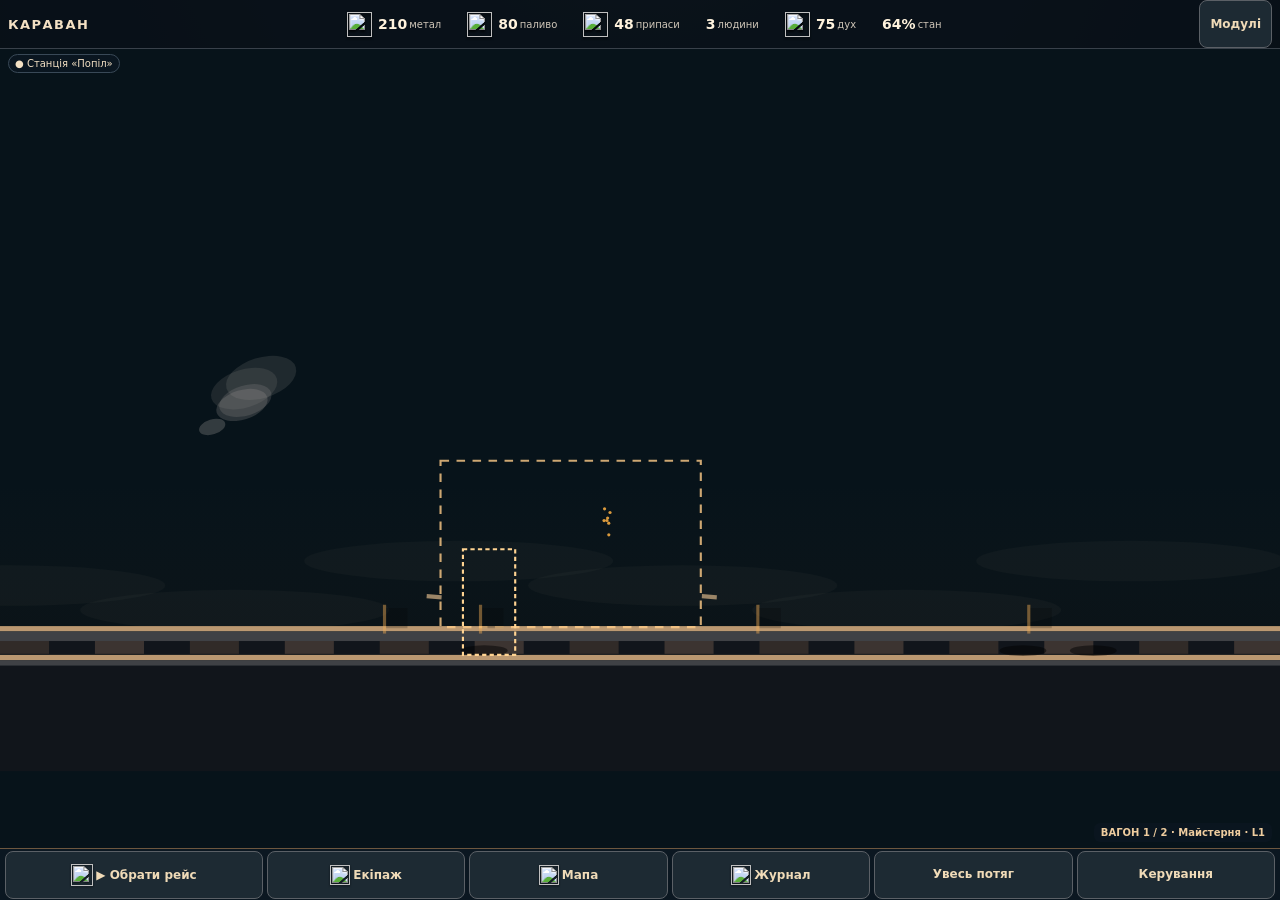
==== commit 06f32716: "Automate device enrollment without duplicates and build an install-alongside Android preview" ====
--- a/game/v012_restored/index.html
+++ b/game/v012_restored/index.html
@@ -60,12 +60,12 @@
  <div id="routeIncident" class="route-incident" role="group" aria-label="Подія в дорозі" hidden></div>
  <div id="routeList" class="route-list"></div>
  <p id="routeLastEvent" class="route-event">Подій у дорозі ще не було</p>
-</section><div class="sidebar-section" data-section="modules"><label class="check"><input type="checkbox" id="effects" checked> Дим, пара, пил і рухомі шари</label><div class="details"><div class="smallcaps">ВИБРАНО</div><strong id="chosenName">Майстерня</strong><div id="chosenDesc">Вагон, у якому екіпаж ремонтує обладнання.</div><div class="asset-count">14 типів вагонів · 4 корпуси локомотива · екіпаж · автономне збереження</div></div><button id="syncOpen" type="button">Профіль і зв’язок</button><p id="syncLinkStatus" role="status">Сервер не налаштовано · офлайн</p><button id="reset" class="soft">↻ Скинути тестовий прогрес</button><p class="foot">Це тест графіки і взаємодії, не готова гра. Ключові ресурси окремі; деякі кадри ШІ потребують художнього очищення.</p></div></aside></main><dialog id="syncAuth" aria-labelledby="syncTitle"><h2 id="syncTitle">Ласкаво просимо до Каравану</h2><p>Перший вхід? Створіть профіль. Уже зареєстровані? Введіть особистий код.</p>
+</section><div class="sidebar-section" data-section="modules"><label class="check"><input type="checkbox" id="effects" checked> Дим, пара, пил і рухомі шари</label><div class="details"><div class="smallcaps">ВИБРАНО</div><strong id="chosenName">Майстерня</strong><div id="chosenDesc">Вагон, у якому екіпаж ремонтує обладнання.</div><div class="asset-count">14 типів вагонів · 4 корпуси локомотива · екіпаж · автономне збереження</div></div><button id="syncOpen" type="button">Профіль і зв’язок</button><p id="syncLinkStatus" role="status">Сервер не налаштовано · офлайн</p><button id="reset" class="soft">↻ Скинути тестовий прогрес</button><p class="foot">Це тест графіки і взаємодії, не готова гра. Ключові ресурси окремі; деякі кадри ШІ потребують художнього очищення.</p></div></aside></main><dialog id="syncAuth" aria-labelledby="syncTitle"><h2 id="syncTitle">Профіль Каравану</h2><p>Гра автоматично створює акаунт і запам’ятовує його на цьому пристрої. Вхід не потребує ваших дій.</p>
 <p id="syncStatus" role="status" aria-live="polite">Сервер не налаштовано · офлайн</p>
 <p class="sync-privacy">Лише зведення металу, пального й припасів публікуються в рейтингу без перевірки сервером. Прогрес — на пристрої.</p>
-<div class="sync-tabs"><button id="syncShowRegister" type="button">Реєстрація</button><button id="syncShowLogin" type="button">Уже маю профіль</button></div><section id="syncRegistration"><label>Ім’я для нового профілю <input id="syncNickname" maxlength="24" autocomplete="off"></label>
-<button id="syncRegister" type="button" disabled>Створити профіль</button></section><section id="syncLogin" hidden>
+<div class="sync-tabs"><button id="syncShowRegister" type="button">Автоматичний вхід</button><button id="syncShowLogin" type="button">Відновити за кодом</button></div><section id="syncRegistration"><input id="syncNickname" type="hidden">
+<button id="syncRegister" type="button" disabled>Увімкнути автоматичний вхід</button></section><section id="syncLogin" hidden>
 <label>Особистий код доступу <input id="syncCode" type="password" autocomplete="off" spellcheck="false"></label>
-<button id="syncReveal" type="button">Показати / приховати код</button><p>Після реєстрації збережіть код із цього поля у менеджері паролів. Він дає доступ до профілю.</p>
+<button id="syncReveal" type="button">Показати / приховати код</button><p>Код потрібен лише для ручного відновлення іншого профілю. Звичайний вхід відбувається автоматично.</p>
 <button id="syncConnect" type="button" disabled>Увійти за кодом</button></section>
 <button id="syncDisconnect" type="button">Вимкнути синхронізацію</button><button id="syncContinue" type="button" hidden>Продовжити гру</button><button id="syncOffline" type="button">Грати офлайн</button></dialog><script>globalThis.CARAVAN_MANIFEST={"wagon":{"workshop":{"title":"Майстерня","levels":[{"src":"assets/wagons/workshop_L1.png","w":402,"h":188,"bytes":146723,"level":1},{"src":"assets/wagons/workshop_L2.png","w":413,"h":200,"bytes":186866,"level":2}]},"quarters":{"title":"Житловий","levels":[{"src":"assets/wagons/quarters_L1.png","w":403,"h":174,"bytes":144391,"level":1},{"src":"assets/wagons/quarters_L2.png","w":420,"h":189,"bytes":153326,"level":2}]},"cargo":{"title":"Склад","levels":[{"src":"assets/wagons/cargo_L1.png","w":402,"h":200,"bytes":141680,"level":1},{"src":"assets/wagons/cargo_L2.png","w":413,"h":200,"bytes":184698,"level":2}]},"medic":{"title":"Медичний","levels":[{"src":"assets/wagons/medic_L1.png","w":403,"h":200,"bytes":146158,"level":1},{"src":"assets/wagons/medic_L2.png","w":420,"h":188,"bytes":160261,"level":2}]},"recon":{"title":"Розвідка","levels":[{"src":"assets/wagons/recon_L1.png","w":402,"h":218,"bytes":146835,"level":1},{"src":"assets/wagons/recon_L2.png","w":413,"h":218,"bytes":184744,"level":2}]},"guard":{"title":"Охорона","levels":[{"src":"assets/wagons/guard_L1.png","w":403,"h":218,"bytes":145258,"level":1},{"src":"assets/wagons/guard_L2.png","w":420,"h":206,"bytes":162807,"level":2}]},"greenhouse":{"title":"Теплиця","levels":[{"src":"assets/wagons/greenhouse_L1.png","w":402,"h":193,"bytes":146366,"level":1},{"src":"assets/wagons/greenhouse_L2.png","w":413,"h":193,"bytes":178206,"level":2}]},"power":{"title":"Генератор","levels":[{"src":"assets/wagons/power_L1.png","w":403,"h":193,"bytes":152297,"level":1},{"src":"assets/wagons/power_L2.png","w":420,"h":182,"bytes":161384,"level":2}]},"reactor":{"title":"Реактор","levels":[{"src":"assets/wagons/reactor.png","w":720,"h":334,"level":1},{"src":"assets/wagons/reactor.png","w":720,"h":334,"level":2}]},"kitchen":{"title":"Кухня","levels":[{"src":"assets/wagons/kitchen.png","w":731,"h":325,"level":1},{"src":"assets/wagons/kitchen.png","w":731,"h":325,"level":2}]},"barracks":{"title":"Казарма","levels":[{"src":"assets/wagons/barracks.png","w":720,"h":317,"level":1},{"src":"assets/wagons/barracks.png","w":720,"h":317,"level":2}]},"greenhouse_plus":{"title":"Оранжерея","levels":[{"src":"assets/wagons/greenhouse_plus.png","w":735,"h":317,"level":1},{"src":"assets/wagons/greenhouse_plus.png","w":735,"h":317,"level":2}]},"salvage":{"title":"Переробка","levels":[{"src":"assets/wagons/salvage.png","w":720,"h":342,"level":1},{"src":"assets/wagons/salvage.png","w":720,"h":342,"level":2}]},"arsenal":{"title":"Арсенал","levels":[{"src":"assets/wagons/arsenal.png","w":735,"h":342,"level":1},{"src":"assets/wagons/arsenal.png","w":735,"h":342,"level":2}]}},"crew":{"driver":{"title":"Машиніст","walk":[{"src":"assets/crew/driver_walk_00.png","w":64,"h":120,"bytes":16442},{"src":"assets/crew/driver_walk_01.png","w":66,"h":120,"bytes":17305},{"src":"assets/crew/driver_walk_02.png","w":66,"h":120,"bytes":15774},{"src":"assets/crew/driver_walk_03.png","w":66,"h":118,"bytes":15858},{"src":"assets/crew/driver_walk_04.png","w":66,"h":120,"bytes":15723},{"src":"assets/crew/driver_walk_05.png","w":59,"h":119,"bytes":15463}],"idle":[{"src":"assets/crew/driver_idle_00.png","w":68,"h":120,"bytes":17395},{"src":"assets/crew/driver_idle_01.png","w":68,"h":120,"bytes":17988},{"src":"assets/crew/driver_idle_02.png","w":68,"h":120,"bytes":17248}]},"mechanic":{"title":"Механік","walk":[{"src":"assets/crew/mechanic_walk_00.png","w":66,"h":124,"bytes":16648},{"src":"assets/crew/mechanic_walk_01.png","w":66,"h":124,"bytes":17124},{"src":"assets/crew/mechanic_walk_02.png","w":66,"h":122,"bytes":17485},{"src":"assets/crew/mechanic_walk_03.png","w":66,"h":121,"bytes":17323},{"src":"assets/crew/mechanic_walk_04.png","w":66,"h":122,"bytes":18045},{"src":"assets/crew/mechanic_walk_05.png","w":59,"h":122,"bytes":16111}],"idle":[{"src":"assets/crew/mechanic_idle_00.png","w":68,"h":124,"bytes":17114},{"src":"assets/crew/mechanic_idle_01.png","w":68,"h":124,"bytes":17195},{"src":"assets/crew/mechanic_idle_02.png","w":68,"h":121,"bytes":16721}]},"medic":{"title":"Медик","walk":[{"src":"assets/crew/medic_walk_00.png","w":66,"h":118,"bytes":17598},{"src":"assets/crew/medic_walk_01.png","w":66,"h":118,"bytes":17194},{"src":"assets/crew/medic_walk_02.png","w":66,"h":111,"bytes":17224},{"src":"assets/crew/medic_walk_03.png","w":66,"h":111,"bytes":17119},{"src":"assets/crew/medic_walk_04.png","w":66,"h":110,"bytes":17760},{"src":"assets/crew/medic_walk_05.png","w":59,"h":110,"bytes":15437}],"idle":[{"src":"assets/crew/medic_idle_00.png","w":68,"h":118,"bytes":16585},{"src":"assets/crew/medic_idle_01.png","w":68,"h":118,"bytes":16609},{"src":"assets/crew/medic_idle_02.png","w":68,"h":111,"bytes":16581}]},"scout":{"title":"Розвідник","walk":[{"src":"assets/crew/scout_walk_00.png","w":66,"h":123,"bytes":20131},{"src":"assets/crew/scout_walk_01.png","w":66,"h":123,"bytes":18050},{"src":"assets/crew/scout_walk_02.png","w":66,"h":110,"bytes":17717},{"src":"assets/crew/scout_walk_03.png","w":66,"h":111,"bytes":18776},{"src":"assets/crew/scout_walk_04.png","w":66,"h":109,"bytes":17539},{"src":"assets/crew/scout_walk_05.png","w":59,"h":123,"bytes":11801}],"idle":[{"src":"assets/crew/scout_idle_00.png","w":68,"h":123,"bytes":18345},{"src":"assets/crew/scout_idle_01.png","w":68,"h":123,"bytes":17588},{"src":"assets/crew/scout_idle_02.png","w":68,"h":110,"bytes":17820}]},"guard":{"title":"Охоронець","walk":[{"src":"assets/crew/guard_walk_00.png","w":66,"h":112,"bytes":16861},{"src":"assets/crew/guard_walk_01.png","w":66,"h":112,"bytes":15912},{"src":"assets/crew/guard_walk_02.png","w":66,"h":104,"bytes":14925},{"src":"assets/crew/guard_walk_03.png","w":66,"h":104,"bytes":14964},{"src":"assets/crew/guard_walk_04.png","w":66,"h":103,"bytes":15147},{"src":"assets/crew/guard_walk_05.png","w":59,"h":104,"bytes":13598}],"idle":[{"src":"assets/crew/guard_idle_00.png","w":68,"h":112,"bytes":17815},{"src":"assets/crew/guard_idle_01.png","w":68,"h":112,"bytes":16727},{"src":"assets/crew/guard_idle_02.png","w":68,"h":107,"bytes":16536}]},"operator":{"title":"Оператор","walk":[{"src":"assets/crew/operator_walk_00.png","w":66,"h":120,"bytes":15683},{"src":"assets/crew/operator_walk_01.png","w":66,"h":120,"bytes":16718},{"src":"assets/crew/operator_walk_02.png","w":66,"h":120,"bytes":17398},{"src":"assets/crew/operator_walk_03.png","w":66,"h":116,"bytes":17024},{"src":"assets/crew/operator_walk_04.png","w":66,"h":120,"bytes":18237},{"src":"assets/crew/operator_walk_05.png","w":59,"h":119,"bytes":15932}],"idle":[{"src":"assets/crew/operator_idle_00.png","w":68,"h":120,"bytes":15848},{"src":"assets/crew/operator_idle_01.png","w":68,"h":120,"bytes":16041},{"src":"assets/crew/operator_idle_02.png","w":68,"h":120,"bytes":16449}]}},"vfx":{"smoke":[{"src":"assets/vfx/smoke_00.png","w":116,"h":150,"bytes":13347},{"src":"assets/vfx/smoke_01.png","w":132,"h":150,"bytes":22895},{"src":"assets/vfx/smoke_02.png","w":149,"h":150,"bytes":31147},{"src":"assets/vfx/smoke_03.png","w":154,"h":150,"bytes":35997},{"src":"assets/vfx/smoke_04.png","w":152,"h":150,"bytes":41033},{"src":"assets/vfx/smoke_05.png","w":150,"h":150,"bytes":39638}],"wheel":[{"src":"assets/vfx/wheel_00.png","w":142,"h":122,"bytes":30441},{"src":"assets/vfx/wheel_01.png","w":144,"h":122,"bytes":33072},{"src":"assets/vfx/wheel_02.png","w":144,"h":122,"bytes":31475},{"src":"assets/vfx/wheel_03.png","w":144,"h":122,"bytes":34275},{"src":"assets/vfx/wheel_04.png","w":144,"h":122,"bytes":32573},{"src":"assets/vfx/wheel_05.png","w":144,"h":122,"bytes":34004},{"src":"assets/vfx/wheel_06.png","w":144,"h":122,"bytes":33275},{"src":"assets/vfx/wheel_07.png","w":144,"h":122,"bytes":33305},{"src":"assets/vfx/wheel_08.png","w":144,"h":122,"bytes":33899}]},"train":{"locomotive":{"src":"assets/train/locomotive.png","w":500,"h":321,"bytes":278866},"variants":[{"src":"assets/train/locomotive_L1.png","w":731,"h":272},{"src":"assets/train/locomotive_L2.png","w":772,"h":276},{"src":"assets/train/locomotive_L3.png","w":785,"h":262},{"src":"assets/train/locomotive_L4.png","w":860,"h":264}]},"background":{"src":"assets/backdrop.jpg"},"attachments":{"plow_L1":{"src":"assets/attachments/plow_L1.png","w":196,"h":113},"plow_L2":{"src":"assets/attachments/plow_L2.png","w":229,"h":114},"plow_L3":{"src":"assets/attachments/plow_L3.png","w":223,"h":121},"headlamp_L1":{"src":"assets/attachments/headlamp_L1.png","w":117,"h":102},"headlamp_L2":{"src":"assets/attachments/headlamp_L2.png","w":137,"h":97},"headlamp_L3":{"src":"assets/attachments/headlamp_L3.png","w":134,"h":104}}};</script><script src="camera.js"></script><script src="journal.js"></script><script src="routes.js"></script><script src="production.js"></script><script src="crew_transit.js"></script><script src="boarding.js"></script><script src="interior_life.js"></script><script src="internal_transfer.js"></script><script src="crew_wellbeing.js"></script><script src="crew_autonomy.js"></script><script src="ui_icons.js"></script><script src="art_config_v013c.js"></script><script src="art_bridge_v013c.js"></script><script src="app.js"></script><script src="server_sync.js"></script><script src="server_sync_ui.js"></script></body></html>
